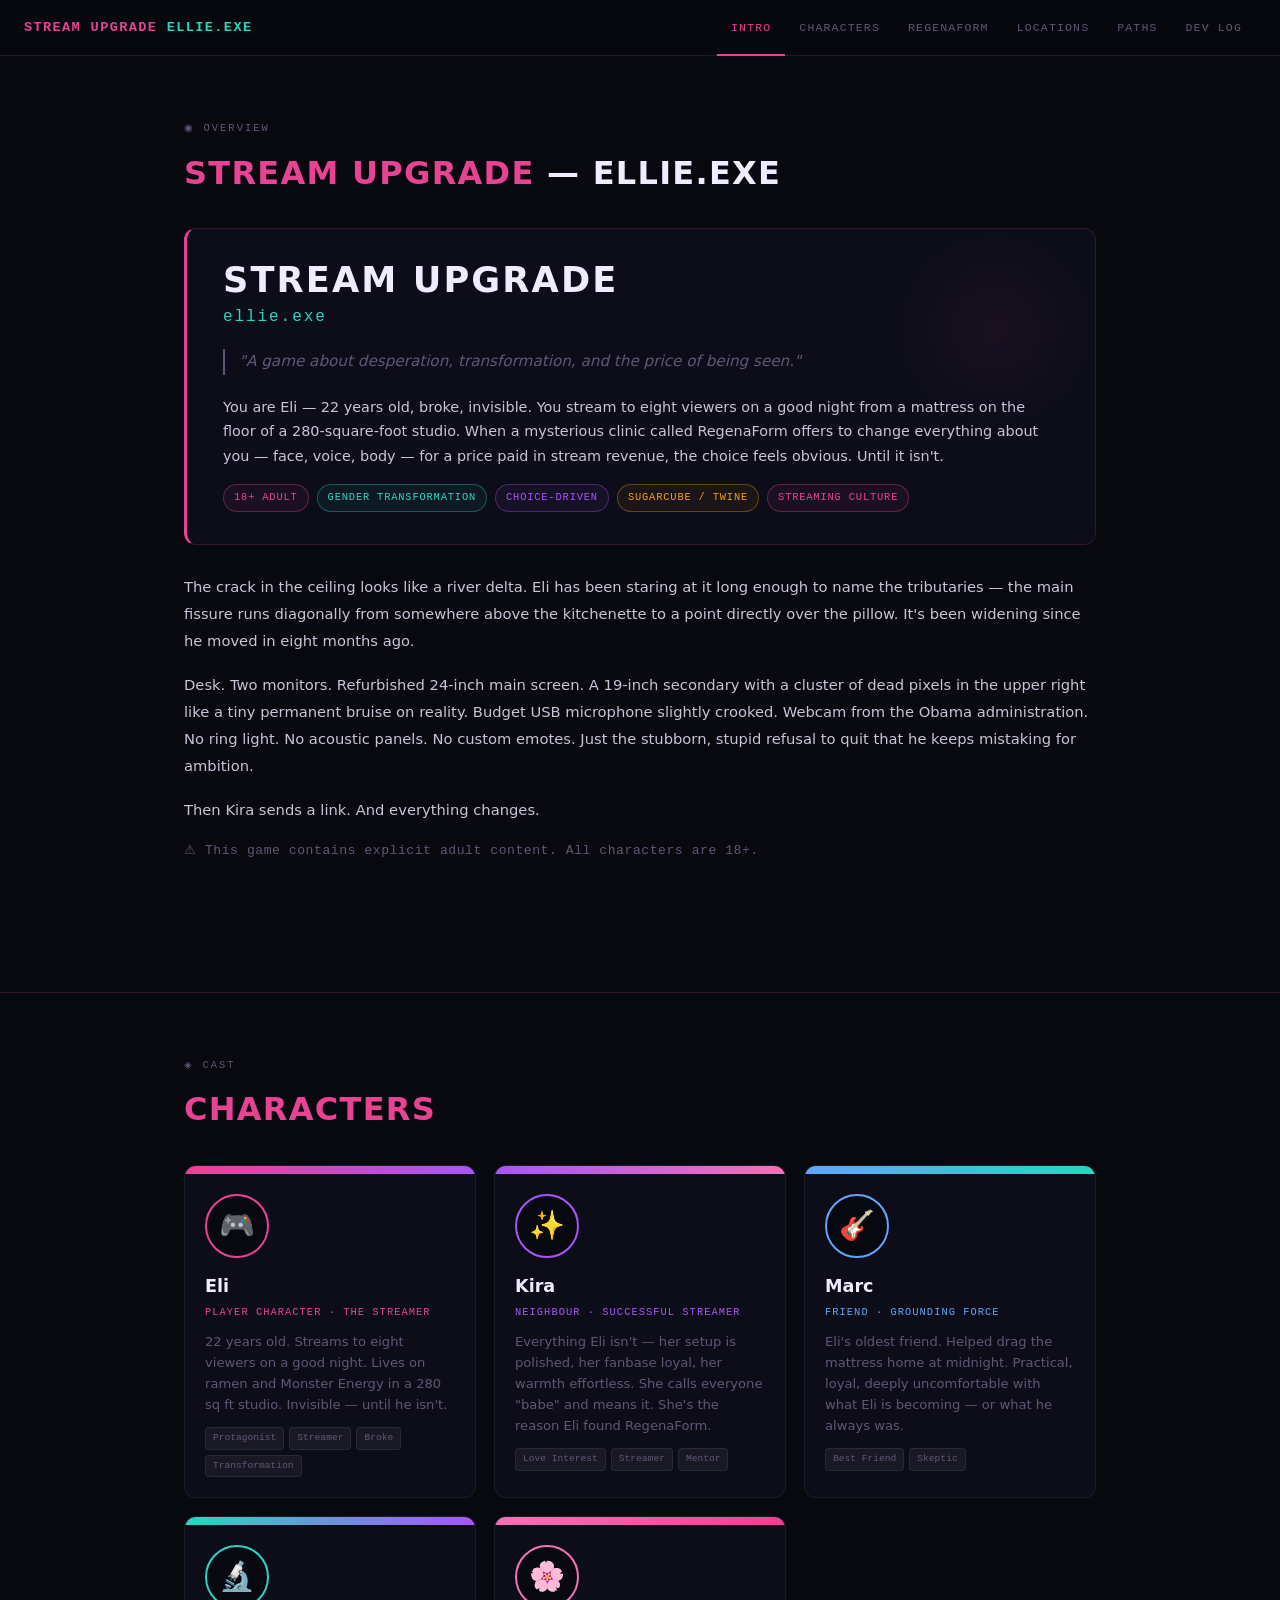
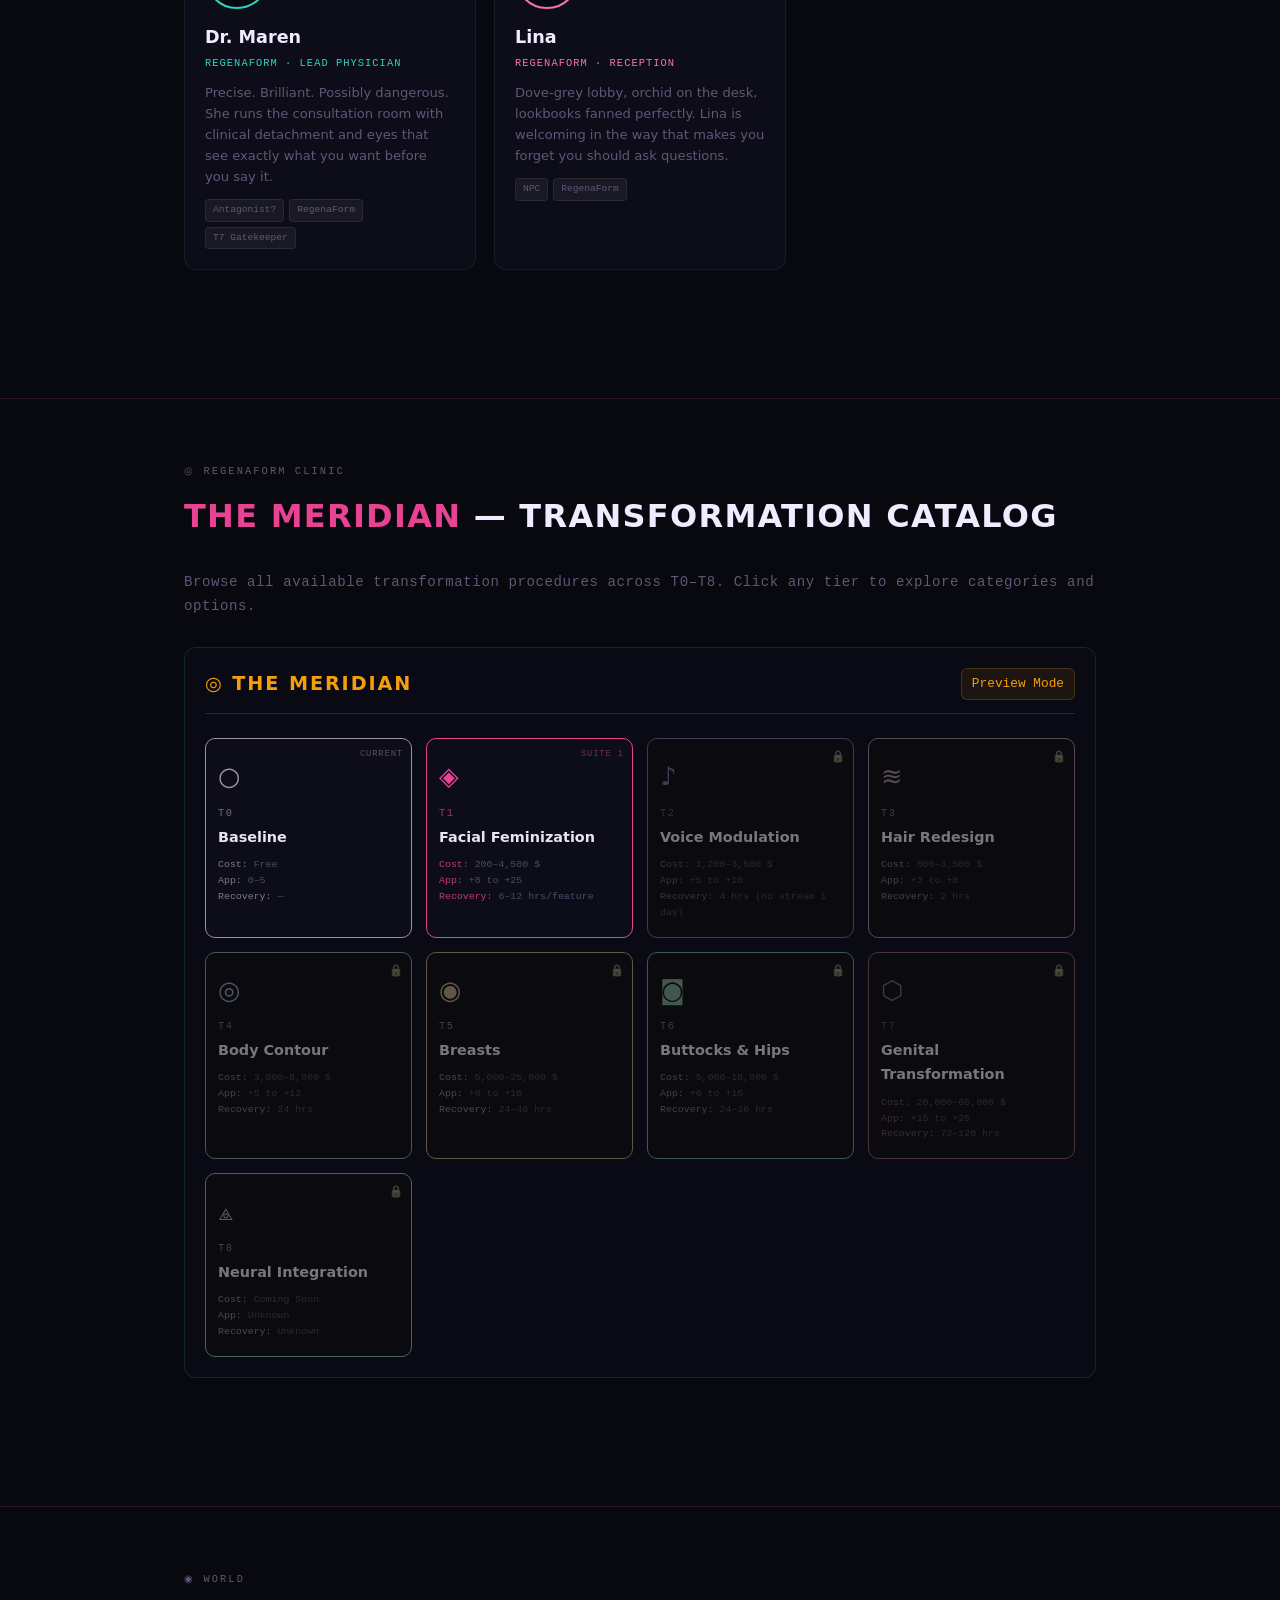
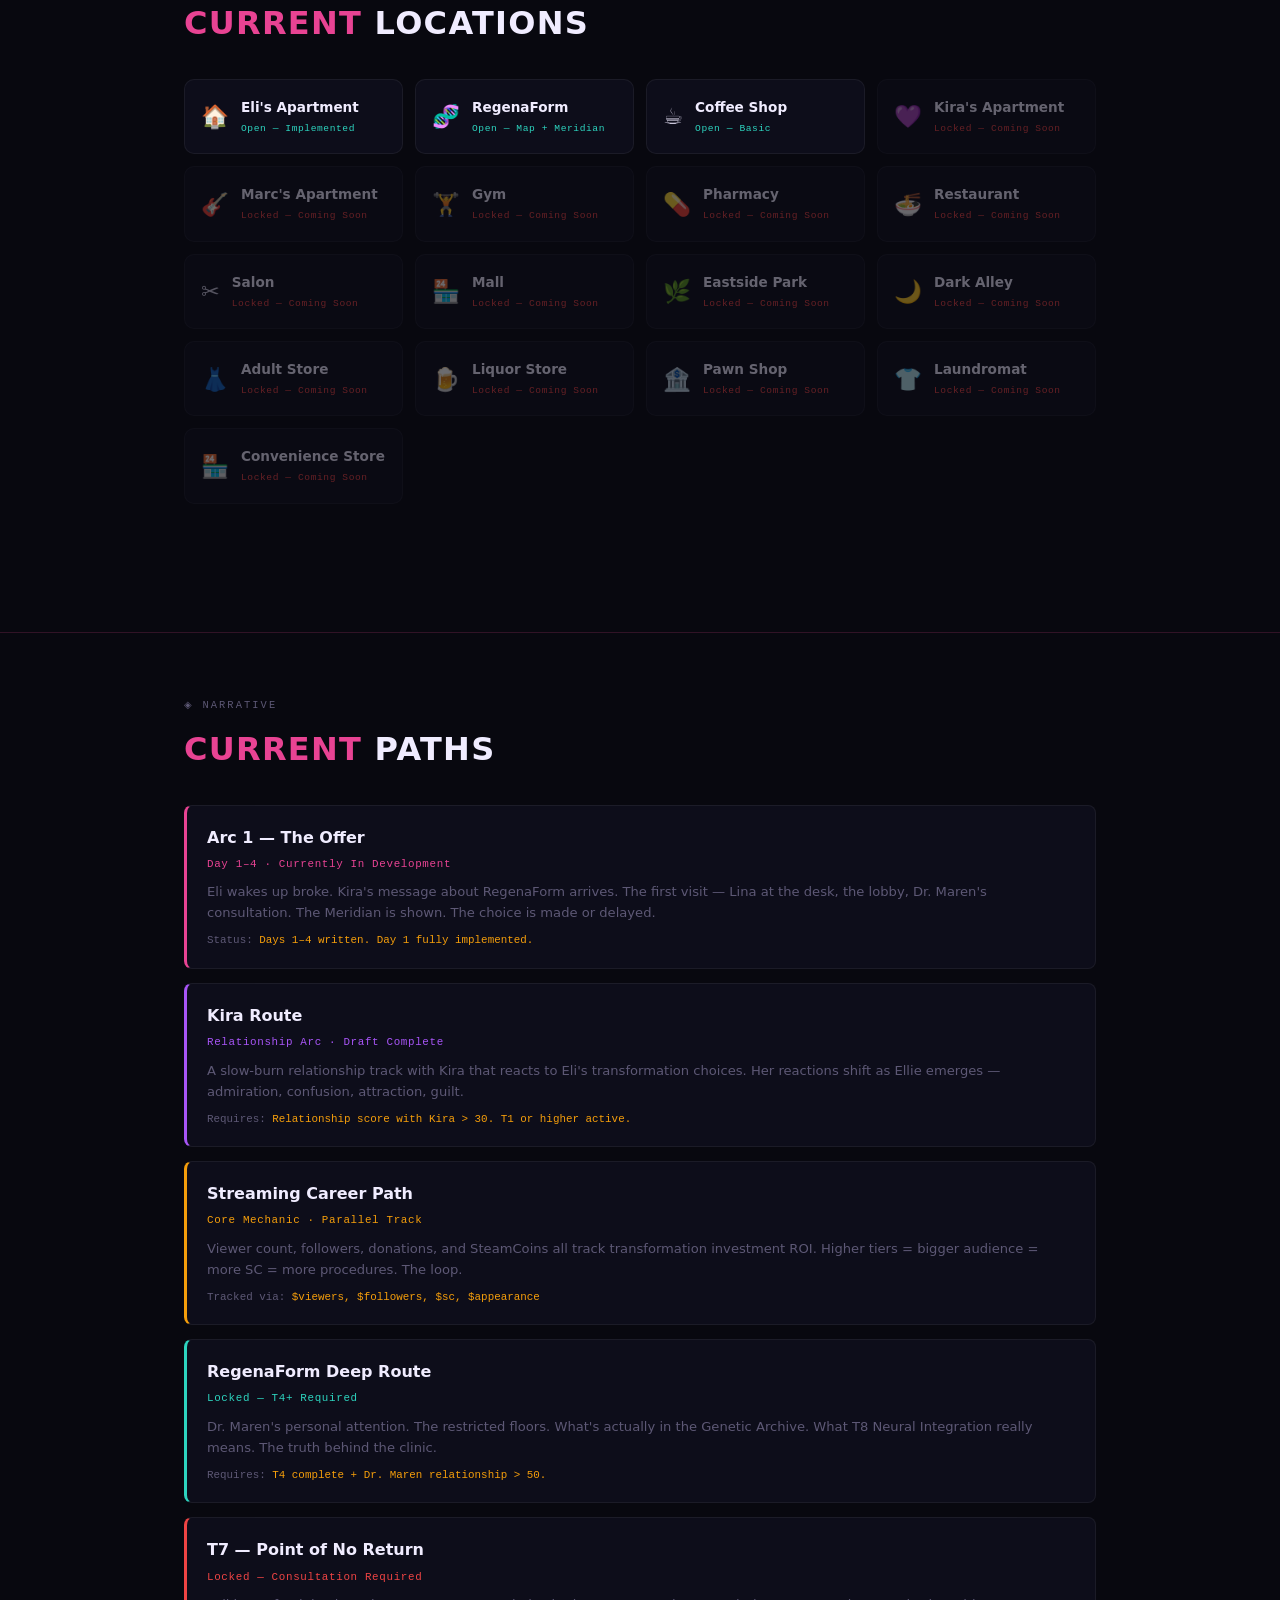
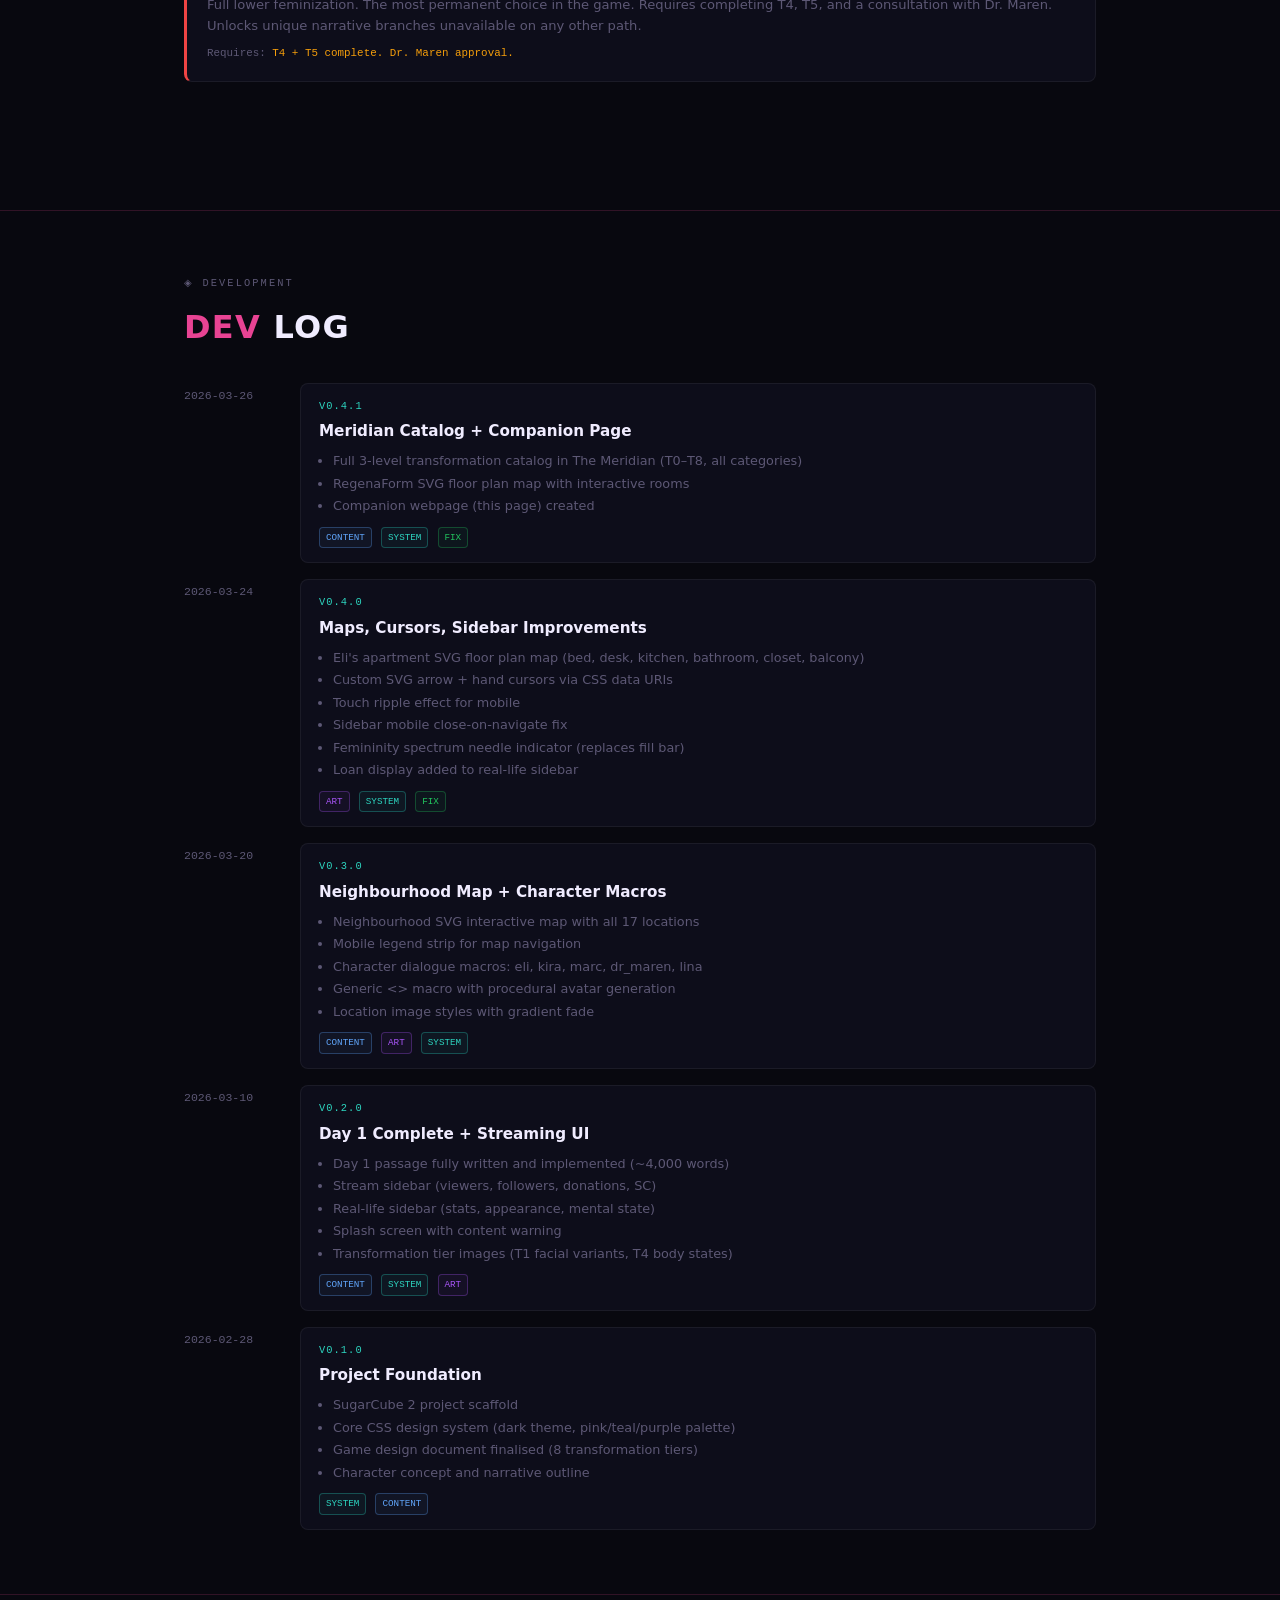
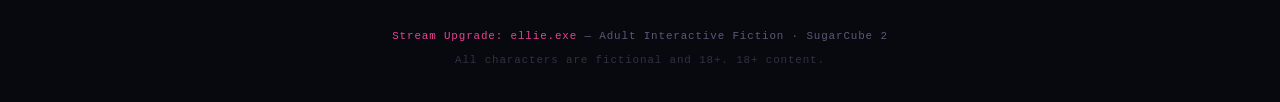
==== webpage/index.html @ 429adc21 "init" ====
<!DOCTYPE html>
<html lang="en">
<head>
<meta charset="UTF-8">
<meta name="viewport" content="width=device-width,initial-scale=1">
<title>Stream Upgrade: ellie.exe — Game Guide</title>
<style>
:root {
  --bg:      #08080f;
  --surface: #0d0d1a;
  --border:  rgba(232,67,147,0.18);
  --pink:    #e84393;
  --teal:    #2dd4bf;
  --purple:  #a855f7;
  --amber:   #f59e0b;
  --text:    #c8c4d8;
  --muted:   #5d5875;
  --bright:  #f0ecff;
  --font:    'Segoe UI', system-ui, sans-serif;
  --mono:    'Courier New', monospace;
}
*,*::before,*::after { box-sizing: border-box; margin: 0; padding: 0; }
html { scroll-behavior: smooth; }
body {
  background: var(--bg);
  color: var(--text);
  font-family: var(--font);
  font-size: 16px;
  line-height: 1.7;
  overflow-x: hidden;
}

/* ── NAV ── */
nav {
  position: sticky;
  top: 0;
  z-index: 1000;
  background: rgba(8,8,15,0.96);
  backdrop-filter: blur(12px);
  border-bottom: 1px solid var(--border);
  display: flex;
  align-items: center;
  padding: 0 24px;
  height: 56px;
  gap: 0;
}
.nav-brand {
  font-family: var(--mono);
  font-size: 0.85rem;
  font-weight: bold;
  color: var(--pink);
  letter-spacing: 0.1em;
  text-transform: uppercase;
  margin-right: auto;
  white-space: nowrap;
}
.nav-brand span { color: var(--teal); }
.nav-links {
  display: flex;
  gap: 0;
  list-style: none;
  overflow-x: auto;
  scrollbar-width: none;
}
.nav-links::-webkit-scrollbar { display: none; }
.nav-links a {
  display: block;
  padding: 0 14px;
  height: 56px;
  line-height: 56px;
  color: var(--muted);
  text-decoration: none;
  font-family: var(--mono);
  font-size: 0.72rem;
  letter-spacing: 0.1em;
  text-transform: uppercase;
  transition: color 0.2s, border-bottom-color 0.2s;
  border-bottom: 2px solid transparent;
  white-space: nowrap;
}
.nav-links a:hover, .nav-links a.active {
  color: var(--pink);
  border-bottom-color: var(--pink);
}

/* ── SECTIONS ── */
section {
  max-width: 960px;
  margin: 0 auto;
  padding: 64px 24px;
  scroll-margin-top: 64px;
}
.section-tag {
  font-family: var(--mono);
  font-size: 0.65rem;
  letter-spacing: 0.2em;
  color: var(--muted);
  text-transform: uppercase;
  margin-bottom: 8px;
}
.section-title {
  font-size: clamp(1.4rem, 4vw, 2rem);
  font-weight: 800;
  color: var(--bright);
  letter-spacing: 0.04em;
  margin-bottom: 28px;
  text-transform: uppercase;
}
.section-title .accent { color: var(--pink); }
hr.divider {
  border: none;
  border-top: 1px solid var(--border);
  margin: 64px 0 0;
}

/* ── INTRO SECTION ── */
#intro .intro-hero {
  background: var(--surface);
  border: 1px solid var(--border);
  border-left: 3px solid var(--pink);
  border-radius: 12px;
  padding: 32px 36px;
  margin-bottom: 28px;
  position: relative;
  overflow: hidden;
}
#intro .intro-hero::before {
  content: '';
  position: absolute;
  top: 0; right: 0;
  width: 200px; height: 200px;
  background: radial-gradient(circle, rgba(232,67,147,0.06) 0%, transparent 70%);
  pointer-events: none;
}
#intro .game-title {
  font-size: 2.2rem;
  font-weight: 900;
  color: var(--bright);
  letter-spacing: 0.06em;
  text-transform: uppercase;
  line-height: 1.1;
}
#intro .game-subtitle {
  font-family: var(--mono);
  color: var(--teal);
  font-size: 1rem;
  margin-top: 4px;
  margin-bottom: 18px;
  letter-spacing: 0.12em;
}
#intro .game-tagline {
  color: var(--muted);
  font-style: italic;
  font-size: 0.95rem;
  margin-bottom: 20px;
  border-left: 2px solid var(--muted);
  padding-left: 14px;
}
.badge-row { display: flex; flex-wrap: wrap; gap: 8px; margin-top: 16px; }
.badge {
  font-family: var(--mono);
  font-size: 0.65rem;
  letter-spacing: 0.08em;
  padding: 4px 10px;
  border-radius: 999px;
  border: 1px solid;
  text-transform: uppercase;
}
.badge-pink  { color: var(--pink);   border-color: rgba(232,67,147,0.35);  background: rgba(232,67,147,0.06); }
.badge-teal  { color: var(--teal);   border-color: rgba(45,212,191,0.35);  background: rgba(45,212,191,0.06); }
.badge-purple{ color: var(--purple); border-color: rgba(168,85,247,0.35);  background: rgba(168,85,247,0.06); }
.badge-amber { color: var(--amber);  border-color: rgba(245,158,11,0.35);  background: rgba(245,158,11,0.06); }

.intro-prose { color: var(--text); font-size: 0.92rem; line-height: 1.85; }
.intro-prose p { margin-bottom: 1.1em; }
.intro-prose p:last-child { margin-bottom: 0; }

/* ── CHARACTERS ── */
.char-grid {
  display: grid;
  grid-template-columns: repeat(auto-fill, minmax(260px, 1fr));
  gap: 18px;
}
.char-card {
  background: var(--surface);
  border: 1px solid rgba(255,255,255,0.06);
  border-radius: 12px;
  overflow: hidden;
  transition: transform 0.2s, box-shadow 0.2s;
}
.char-card:hover {
  transform: translateY(-3px);
  box-shadow: 0 8px 32px rgba(0,0,0,0.4);
}
.char-card-top {
  height: 8px;
}
.char-card-body { padding: 20px; }
.char-avatar {
  width: 64px; height: 64px;
  border-radius: 50%;
  border: 2px solid var(--c, var(--pink));
  display: flex; align-items: center; justify-content: center;
  font-size: 1.8rem;
  background: rgba(0,0,0,0.4);
  margin-bottom: 14px;
  overflow: hidden;
}
.char-avatar img { width: 100%; height: 100%; object-fit: cover; }
.char-name {
  font-size: 1.1rem;
  font-weight: 700;
  color: var(--bright);
  margin-bottom: 2px;
}
.char-role {
  font-family: var(--mono);
  font-size: 0.65rem;
  letter-spacing: 0.1em;
  text-transform: uppercase;
  color: var(--c, var(--pink));
  margin-bottom: 10px;
}
.char-desc { font-size: 0.82rem; color: var(--muted); line-height: 1.6; }
.char-tags { display: flex; flex-wrap: wrap; gap: 5px; margin-top: 12px; }
.char-tag {
  font-family: var(--mono);
  font-size: 0.6rem;
  padding: 2px 7px;
  border-radius: 4px;
  background: rgba(255,255,255,0.05);
  color: var(--muted);
  border: 1px solid rgba(255,255,255,0.07);
}

/* ── LOCATIONS ── */
.loc-grid {
  display: grid;
  grid-template-columns: repeat(auto-fill, minmax(200px, 1fr));
  gap: 12px;
}
.loc-card {
  background: var(--surface);
  border: 1px solid rgba(255,255,255,0.06);
  border-radius: 10px;
  padding: 16px;
  display: flex;
  align-items: center;
  gap: 12px;
  transition: border-color 0.2s;
  cursor: default;
}
.loc-card:hover { border-color: rgba(232,67,147,0.3); }
.loc-card.locked { opacity: 0.4; }
.loc-icon { font-size: 1.4rem; flex-shrink: 0; }
.loc-name { font-size: 0.85rem; font-weight: 600; color: var(--bright); }
.loc-status { font-family: var(--mono); font-size: 0.6rem; color: var(--muted); letter-spacing: 0.06em; margin-top: 2px; }
.loc-status.open { color: var(--teal); }
.loc-status.locked-st { color: #ef4444; }

/* ── PATHS ── */
.path-list { display: flex; flex-direction: column; gap: 14px; }
.path-item {
  background: var(--surface);
  border: 1px solid rgba(255,255,255,0.06);
  border-left: 3px solid var(--c, var(--pink));
  border-radius: 8px;
  padding: 18px 20px;
}
.path-name { font-weight: 700; color: var(--bright); margin-bottom: 4px; }
.path-meta { font-family: var(--mono); font-size: 0.68rem; color: var(--c, var(--pink)); letter-spacing: 0.06em; margin-bottom: 8px; }
.path-desc { font-size: 0.82rem; color: var(--muted); line-height: 1.6; }
.path-reqs { margin-top: 8px; font-family: var(--mono); font-size: 0.68rem; color: var(--muted); }
.path-reqs span { color: var(--amber); }

/* ── DEV LOG ── */
.devlog-list { display: flex; flex-direction: column; gap: 16px; }
.devlog-entry {
  display: grid;
  grid-template-columns: 100px 1fr;
  gap: 16px;
  align-items: start;
}
@media (max-width: 500px) {
  .devlog-entry { grid-template-columns: 1fr; gap: 4px; }
}
.devlog-date {
  font-family: var(--mono);
  font-size: 0.72rem;
  color: var(--muted);
  padding-top: 3px;
  white-space: nowrap;
}
.devlog-body {
  background: var(--surface);
  border: 1px solid rgba(255,255,255,0.06);
  border-radius: 8px;
  padding: 14px 18px;
}
.devlog-version {
  font-family: var(--mono);
  font-size: 0.65rem;
  color: var(--teal);
  letter-spacing: 0.1em;
  text-transform: uppercase;
  margin-bottom: 4px;
}
.devlog-title { font-weight: 700; color: var(--bright); font-size: 0.95rem; margin-bottom: 6px; }
.devlog-notes { font-size: 0.8rem; color: var(--muted); line-height: 1.6; }
.devlog-notes li { margin-left: 14px; margin-bottom: 2px; }
.devlog-tag {
  display: inline-block;
  font-family: var(--mono);
  font-size: 0.58rem;
  padding: 2px 6px;
  border-radius: 4px;
  border: 1px solid;
  margin-right: 4px;
  margin-top: 8px;
  text-transform: uppercase;
}
.dt-content { color: #60a5fa; border-color: rgba(96,165,250,0.3); background: rgba(96,165,250,0.05); }
.dt-system  { color: var(--teal); border-color: rgba(45,212,191,0.3); background: rgba(45,212,191,0.05); }
.dt-fix     { color: #22c55e; border-color: rgba(34,197,94,0.3); background: rgba(34,197,94,0.05); }
.dt-art     { color: var(--purple); border-color: rgba(168,85,247,0.3); background: rgba(168,85,247,0.05); }

/* ── MERIDIAN (full catalog embedded) ── */
#regenaform { max-width: 960px; }
#mer-wrap {
  max-width: 100%;
  font-family: var(--font);
  background: #0a0a14;
  border: 1px solid rgba(45,212,191,0.15);
  border-radius: 12px;
  padding: 20px;
}
#mer-header {
  display: flex;
  align-items: center;
  gap: 12px;
  margin-bottom: 1.5rem;
  padding-bottom: 0.8rem;
  border-bottom: 1px solid rgba(45,212,191,0.2);
  flex-wrap: wrap;
}
#mer-title {
  font-size: 1.2rem;
  font-weight: bold;
  color: var(--amber);
  letter-spacing: 0.1em;
  text-transform: uppercase;
}
#mer-breadcrumb {
  font-family: var(--mono);
  font-size: 0.75rem;
  color: var(--muted);
  letter-spacing: 0.08em;
}
#mer-breadcrumb span { color: var(--teal); }
#mer-sc-display {
  margin-left: auto;
  font-family: var(--mono);
  font-size: 0.8rem;
  color: var(--amber);
  background: rgba(245,158,11,0.08);
  border: 1px solid rgba(245,158,11,0.2);
  border-radius: 6px;
  padding: 4px 10px;
}
.mer-tier-grid {
  display: grid;
  grid-template-columns: repeat(4, 1fr);
  gap: 14px;
}
@media (max-width: 700px) {
  .mer-tier-grid { grid-template-columns: repeat(2, 1fr); }
  .mer-cat-grid, .mer-opt-grid { grid-template-columns: repeat(2, 1fr); }
}
.mer-cat-grid {
  display: grid;
  grid-template-columns: repeat(3, 1fr);
  gap: 12px;
}
.mer-opt-grid {
  display: grid;
  grid-template-columns: repeat(3, 1fr);
  gap: 12px;
}
.mer-tier-card {
  background: #0d0d1a;
  border: 1px solid var(--tc);
  border-radius: 10px;
  padding: 16px 12px;
  cursor: pointer;
  transition: background 0.2s, box-shadow 0.2s, transform 0.15s;
  position: relative;
  overflow: hidden;
}
.mer-tier-card:hover {
  background: rgba(var(--tcr),0.07);
  box-shadow: 0 0 20px rgba(var(--tcr),0.2);
  transform: translateY(-2px);
}
.mer-tier-card.locked { opacity: 0.68; cursor: not-allowed; filter: saturate(0.25) brightness(0.75); }
.mer-tier-card.locked:hover { transform: none; box-shadow: none; background: #0d0d1a; }
.mer-tier-icon { font-size: 1.6rem; margin-bottom: 6px; color: var(--tc); }
.mer-tier-num  { font-size: 0.65rem; letter-spacing: 0.15em; color: var(--tc); opacity: 0.7; font-family: var(--mono); margin-bottom: 2px; text-transform: uppercase; }
.mer-tier-name { font-size: 0.9rem; font-weight: bold; color: #e8e4f0; margin-bottom: 8px; }
.mer-tier-meta { font-family: var(--mono); font-size: 0.62rem; color: #4a4a6a; line-height: 1.6; }
.mer-tier-meta .mc { color: var(--tc); opacity: 0.8; }
.mer-lock-badge  { position: absolute; top: 8px; right: 8px; font-size: 0.7rem; color: #ef4444; opacity: 0.7; }
.mer-suite-badge { position: absolute; top: 8px; right: 8px; font-size: 0.55rem; font-family: var(--mono); letter-spacing: 0.1em; color: var(--tc); opacity: 0.5; text-transform: uppercase; }
.mer-cat-card {
  background: #0d0d1a;
  border: 1px solid rgba(255,255,255,0.06);
  border-left: 3px solid var(--tc);
  border-radius: 8px;
  padding: 14px;
  cursor: pointer;
  transition: background 0.2s, transform 0.15s;
}
.mer-cat-card:hover { background: rgba(var(--tcr),0.05); transform: translateX(3px); }
.mer-cat-icon  { font-size: 1.3rem; margin-bottom: 6px; }
.mer-cat-name  { font-size: 0.88rem; font-weight: bold; color: #e0dcea; margin-bottom: 4px; }
.mer-cat-count { font-family: var(--mono); font-size: 0.65rem; color: var(--muted); }
.mer-opt-card {
  background: #0d0d1a;
  border: 1px solid rgba(255,255,255,0.06);
  border-radius: 10px;
  overflow: hidden;
  cursor: pointer;
  transition: border-color 0.2s, box-shadow 0.2s, transform 0.15s;
}
.mer-opt-card:hover { border-color: var(--tc); box-shadow: 0 0 16px rgba(var(--tcr),0.2); transform: translateY(-2px); }
.mer-opt-img {
  width: 100%; height: 110px;
  display: flex; align-items: center; justify-content: center; flex-direction: column; gap: 4px;
  font-family: var(--mono);
  background: linear-gradient(135deg, rgba(var(--tcr),0.12) 0%, rgba(0,0,0,0.3) 100%);
  border-bottom: 1px solid rgba(var(--tcr),0.15);
  color: var(--tc); opacity: 0.7;
  letter-spacing: 0.05em; font-size: 0.65rem; text-transform: uppercase;
}
.opt-placeholder-icon { font-size: 2rem; opacity: 0.4; }
.mer-opt-body  { padding: 10px 12px; }
.mer-opt-name  { font-size: 0.82rem; font-weight: bold; color: #e0dcea; margin-bottom: 4px; }
.mer-opt-cost  { font-family: var(--mono); font-size: 0.7rem; color: var(--amber); }
.mer-opt-score { font-family: var(--mono); font-size: 0.65rem; color: var(--teal); margin-top: 2px; }
.mer-excl-badge   { font-size: 0.55rem; background: rgba(239,68,68,0.15); color: #ef4444; border-radius: 4px; padding: 1px 5px; margin-left: 4px; font-family: var(--mono); }
.mer-prereq-badge { font-size: 0.55rem; background: rgba(168,85,247,0.15); color: #a855f7; border-radius: 4px; padding: 1px 5px; margin-left: 4px; font-family: var(--mono); }
#mer-overlay {
  position: fixed; inset: 0;
  background: rgba(5,5,12,0.92);
  z-index: 8000;
  display: flex; align-items: center; justify-content: center;
  padding: 20px; box-sizing: border-box; overflow-y: auto;
}
#mer-overlay.mer-hidden { display: none !important; }
#mer-detail-box {
  background: #0d0d1a;
  border: 1px solid var(--tc);
  border-radius: 14px;
  max-width: 580px; width: 100%;
  max-height: 85vh; overflow-y: auto;
  box-shadow: 0 0 60px rgba(var(--tcr),0.3);
}
#mer-detail-img {
  width: 100%; height: 180px;
  display: flex; align-items: center; justify-content: center;
  background: linear-gradient(135deg, rgba(var(--tcr),0.15) 0%, #080810 100%);
  border-radius: 14px 14px 0 0;
  font-size: 3.5rem; opacity: 0.5;
  border-bottom: 1px solid rgba(var(--tcr),0.2);
}
#mer-detail-body { padding: 20px 24px; }
#mer-detail-tier-tag { font-family: var(--mono); font-size: 0.65rem; letter-spacing: 0.15em; color: var(--tc); opacity: 0.7; text-transform: uppercase; margin-bottom: 6px; }
#mer-detail-name { font-size: 1.3rem; font-weight: bold; color: #f0ecff; margin-bottom: 14px; }
.mer-detail-row { display: flex; justify-content: space-between; align-items: center; padding: 8px 0; border-bottom: 1px solid rgba(255,255,255,0.04); font-size: 0.82rem; }
.mer-detail-label { color: var(--muted); font-family: var(--mono); font-size: 0.72rem; letter-spacing: 0.05em; }
.mer-detail-val { color: #e0dcea; font-weight: bold; }
.mer-detail-val.cost { color: var(--amber); }
.mer-detail-val.score { color: var(--teal); }
#mer-detail-desc { margin-top: 14px; font-size: 0.85rem; color: #9893a6; line-height: 1.7; }
#mer-detail-effects { margin-top: 12px; padding: 10px 14px; background: rgba(var(--tcr),0.05); border-left: 3px solid var(--tc); border-radius: 0 6px 6px 0; font-size: 0.78rem; color: #c8c4d4; line-height: 1.6; }
.mer-detail-actions { display: flex; gap: 10px; margin-top: 18px; }
.mer-btn-close { flex: 1; padding: 10px; background: transparent; border: 1px solid rgba(255,255,255,0.1); border-radius: 8px; color: #9893a6; font-family: var(--mono); font-size: 0.8rem; cursor: pointer; letter-spacing: 0.08em; }
.mer-btn-close:hover { border-color: rgba(255,255,255,0.2); color: #e0dcea; }
.mer-btn-purchase { flex: 2; padding: 10px; background: var(--tc); border: none; border-radius: 8px; color: #08080f; font-family: var(--mono); font-size: 0.82rem; font-weight: bold; cursor: pointer; letter-spacing: 0.08em; }
.mer-btn-purchase:hover { opacity: 0.85; }
.mer-btn-purchase.locked-btn { background: #2a2a3a; color: #ef4444; cursor: not-allowed; }
.mer-back-btn { display: inline-flex; align-items: center; gap: 6px; background: transparent; border: 1px solid rgba(45,212,191,0.2); border-radius: 6px; color: var(--teal); font-family: var(--mono); font-size: 0.72rem; letter-spacing: 0.08em; padding: 5px 12px; cursor: pointer; margin-bottom: 16px; transition: border-color 0.15s, background 0.15s; }
.mer-back-btn:hover { border-color: rgba(45,212,191,0.5); background: rgba(45,212,191,0.05); }
.mer-panel { animation: mer-fade-in 0.2s ease; }
.mer-hidden { display: none !important; }
@keyframes mer-fade-in { from { opacity: 0; transform: translateY(6px); } to { opacity: 1; transform: translateY(0); } }
.mer-section-header { margin-bottom: 16px; }
.mer-section-title { font-size: 1.1rem; font-weight: bold; color: #e0dcea; margin-bottom: 4px; }
.mer-section-sub { font-family: var(--mono); font-size: 0.72rem; color: var(--muted); letter-spacing: 0.06em; }
.mer-combo-card { background: rgba(245,158,11,0.05); border: 1px solid rgba(245,158,11,0.2); border-radius: 8px; padding: 12px 16px; margin-bottom: 8px; }
.mer-combo-name { font-size: 0.85rem; font-weight: bold; color: var(--amber); margin-bottom: 4px; }
.mer-combo-desc { font-size: 0.75rem; color: #9893a6; line-height: 1.5; }
#mer-locked-flash {
  position: fixed; top: 50%; left: 50%;
  max-width: min(300px,88vw); box-sizing: border-box;
  transform: translate(-50%,-50%) scale(0.9);
  background: rgba(10,10,15,0.96);
  border: 1px solid rgba(239,68,68,0.4);
  color: #fca5a5; font-family: var(--mono); font-size: 0.8rem; font-weight: bold;
  text-align: center; word-break: break-word; padding: 14px 22px;
  border-radius: 10px; pointer-events: none; opacity: 0;
  transition: opacity 0.2s ease, transform 0.2s ease; z-index: 9999;
}
#mer-locked-flash.visible { opacity: 1; transform: translate(-50%,-50%) scale(1); }

/* ── FOOTER ── */
footer {
  border-top: 1px solid var(--border);
  padding: 32px 24px;
  text-align: center;
  font-family: var(--mono);
  font-size: 0.68rem;
  color: var(--muted);
  letter-spacing: 0.08em;
}
footer span { color: var(--pink); }

/* ── RESPONSIVE ── */
@media (max-width: 600px) {
  nav { padding: 0 12px; }
  .nav-brand { font-size: 0.72rem; }
  section { padding: 48px 16px; }
}
</style>
</head>
<body>

<nav>
  <div class="nav-brand">Stream Upgrade <span>ellie.exe</span></div>
  <ul class="nav-links">
    <li><a href="#intro">Intro</a></li>
    <li><a href="#characters">Characters</a></li>
    <li><a href="#regenaform">RegenaForm</a></li>
    <li><a href="#locations">Locations</a></li>
    <li><a href="#paths">Paths</a></li>
    <li><a href="#devlog">Dev Log</a></li>
  </ul>
</nav>

<!-- ══ INTRO ══ -->
<section id="intro">
  <div class="section-tag">◉ Overview</div>
  <div class="section-title"><span class="accent">Stream Upgrade</span> — ellie.exe</div>

  <div class="intro-hero">
    <div class="game-title">Stream Upgrade</div>
    <div class="game-subtitle">ellie.exe</div>
    <div class="game-tagline">"A game about desperation, transformation, and the price of being seen."</div>
    <p style="font-size:0.9rem;color:var(--text);margin-bottom:16px">
      You are Eli — 22 years old, broke, invisible. You stream to eight viewers on a good night from a mattress on the floor of a 280-square-foot studio. When a mysterious clinic called RegenaForm offers to change everything about you — face, voice, body — for a price paid in stream revenue, the choice feels obvious. Until it isn't.
    </p>
    <div class="badge-row">
      <span class="badge badge-pink">18+ Adult</span>
      <span class="badge badge-teal">Gender Transformation</span>
      <span class="badge badge-purple">Choice-Driven</span>
      <span class="badge badge-amber">SugarCube / Twine</span>
      <span class="badge badge-pink">Streaming Culture</span>
    </div>
  </div>

  <div class="intro-prose">
    <p>The crack in the ceiling looks like a river delta. Eli has been staring at it long enough to name the tributaries — the main fissure runs diagonally from somewhere above the kitchenette to a point directly over the pillow. It's been widening since he moved in eight months ago.</p>
    <p>Desk. Two monitors. Refurbished 24-inch main screen. A 19-inch secondary with a cluster of dead pixels in the upper right like a tiny permanent bruise on reality. Budget USB microphone slightly crooked. Webcam from the Obama administration. No ring light. No acoustic panels. No custom emotes. Just the stubborn, stupid refusal to quit that he keeps mistaking for ambition.</p>
    <p>Then Kira sends a link. And everything changes.</p>
    <p style="font-size:0.82rem;color:var(--muted);font-family:var(--mono);letter-spacing:0.04em">⚠ This game contains explicit adult content. All characters are 18+.</p>
  </div>
</section>
<hr class="divider">

<!-- ══ CHARACTERS ══ -->
<section id="characters">
  <div class="section-tag">◈ Cast</div>
  <div class="section-title"><span class="accent">Characters</span></div>
  <div class="char-grid">

    <div class="char-card" style="--c:#e84393">
      <div class="char-card-top" style="background:linear-gradient(90deg,#e84393,#a855f7)"></div>
      <div class="char-card-body">
        <div class="char-avatar" style="--c:#e84393">🎮</div>
        <div class="char-name">Eli</div>
        <div class="char-role" style="color:#e84393">Player Character · The Streamer</div>
        <div class="char-desc">22 years old. Streams to eight viewers on a good night. Lives on ramen and Monster Energy in a 280 sq ft studio. Invisible — until he isn't.</div>
        <div class="char-tags">
          <span class="char-tag">Protagonist</span>
          <span class="char-tag">Streamer</span>
          <span class="char-tag">Broke</span>
          <span class="char-tag">Transformation</span>
        </div>
      </div>
    </div>

    <div class="char-card" style="--c:#a855f7">
      <div class="char-card-top" style="background:linear-gradient(90deg,#a855f7,#f472b6)"></div>
      <div class="char-card-body">
        <div class="char-avatar" style="--c:#a855f7">✨</div>
        <div class="char-name">Kira</div>
        <div class="char-role" style="color:#a855f7">Neighbour · Successful Streamer</div>
        <div class="char-desc">Everything Eli isn't — her setup is polished, her fanbase loyal, her warmth effortless. She calls everyone "babe" and means it. She's the reason Eli found RegenaForm.</div>
        <div class="char-tags">
          <span class="char-tag">Love Interest</span>
          <span class="char-tag">Streamer</span>
          <span class="char-tag">Mentor</span>
        </div>
      </div>
    </div>

    <div class="char-card" style="--c:#60a5fa">
      <div class="char-card-top" style="background:linear-gradient(90deg,#60a5fa,#2dd4bf)"></div>
      <div class="char-card-body">
        <div class="char-avatar" style="--c:#60a5fa">🎸</div>
        <div class="char-name">Marc</div>
        <div class="char-role" style="color:#60a5fa">Friend · Grounding Force</div>
        <div class="char-desc">Eli's oldest friend. Helped drag the mattress home at midnight. Practical, loyal, deeply uncomfortable with what Eli is becoming — or what he always was.</div>
        <div class="char-tags">
          <span class="char-tag">Best Friend</span>
          <span class="char-tag">Skeptic</span>
        </div>
      </div>
    </div>

    <div class="char-card" style="--c:#2dd4bf">
      <div class="char-card-top" style="background:linear-gradient(90deg,#2dd4bf,#a855f7)"></div>
      <div class="char-card-body">
        <div class="char-avatar" style="--c:#2dd4bf">🔬</div>
        <div class="char-name">Dr. Maren</div>
        <div class="char-role" style="color:#2dd4bf">RegenaForm · Lead Physician</div>
        <div class="char-desc">Precise. Brilliant. Possibly dangerous. She runs the consultation room with clinical detachment and eyes that see exactly what you want before you say it.</div>
        <div class="char-tags">
          <span class="char-tag">Antagonist?</span>
          <span class="char-tag">RegenaForm</span>
          <span class="char-tag">T7 Gatekeeper</span>
        </div>
      </div>
    </div>

    <div class="char-card" style="--c:#f472b6">
      <div class="char-card-top" style="background:linear-gradient(90deg,#f472b6,#e84393)"></div>
      <div class="char-card-body">
        <div class="char-avatar" style="--c:#f472b6">🌸</div>
        <div class="char-name">Lina</div>
        <div class="char-role" style="color:#f472b6">RegenaForm · Reception</div>
        <div class="char-desc">Dove-grey lobby, orchid on the desk, lookbooks fanned perfectly. Lina is welcoming in the way that makes you forget you should ask questions.</div>
        <div class="char-tags">
          <span class="char-tag">NPC</span>
          <span class="char-tag">RegenaForm</span>
        </div>
      </div>
    </div>

  </div>
</section>
<hr class="divider">

<!-- ══ REGENAFORM / MERIDIAN ══ -->
<section id="regenaform" style="max-width:960px">
  <div class="section-tag">◎ RegenaForm Clinic</div>
  <div class="section-title"><span class="accent">The Meridian</span> — Transformation Catalog</div>
  <p style="color:var(--muted);font-size:0.88rem;margin-bottom:28px;font-family:var(--mono);letter-spacing:0.04em">Browse all available transformation procedures across T0–T8. Click any tier to explore categories and options.</p>

  <div id="mer-wrap" style="--tc:#2dd4bf;--tcr:45,212,191">
    <div id="mer-header">
      <div>
        <div id="mer-title">◎ THE MERIDIAN</div>
        <div id="mer-breadcrumb"></div>
      </div>
      <div id="mer-sc-display">Preview Mode</div>
    </div>
    <div id="mer-tier-panel" class="mer-panel"></div>
    <div id="mer-cat-panel"  class="mer-panel mer-hidden"></div>
    <div id="mer-opt-panel"  class="mer-panel mer-hidden"></div>
  </div>

  <div id="mer-overlay" class="mer-hidden">
    <div id="mer-detail-box">
      <div id="mer-detail-img"></div>
      <div id="mer-detail-body">
        <div id="mer-detail-tier-tag"></div>
        <div id="mer-detail-name"></div>
        <div id="mer-detail-rows"></div>
        <div id="mer-detail-desc"></div>
        <div id="mer-detail-effects"></div>
        <div class="mer-detail-actions">
          <button class="mer-btn-close" id="mer-btn-close">✕ CLOSE</button>
          <button class="mer-btn-purchase locked-btn" id="mer-btn-purchase">PREVIEW ONLY</button>
        </div>
      </div>
    </div>
  </div>
  <div id="mer-locked-flash">🔒 TIER LOCKED — Prerequisites not met</div>
</section>
<hr class="divider">

<!-- ══ LOCATIONS ══ -->
<section id="locations">
  <div class="section-tag">◉ World</div>
  <div class="section-title"><span class="accent">Current</span> Locations</div>
  <div class="loc-grid">
    <div class="loc-card"><div class="loc-icon">🏠</div><div><div class="loc-name">Eli's Apartment</div><div class="loc-status open">Open — Implemented</div></div></div>
    <div class="loc-card"><div class="loc-icon">🧬</div><div><div class="loc-name">RegenaForm</div><div class="loc-status open">Open — Map + Meridian</div></div></div>
    <div class="loc-card"><div class="loc-icon">☕</div><div><div class="loc-name">Coffee Shop</div><div class="loc-status open">Open — Basic</div></div></div>
    <div class="loc-card locked"><div class="loc-icon">💜</div><div><div class="loc-name">Kira's Apartment</div><div class="loc-status locked-st">Locked — Coming Soon</div></div></div>
    <div class="loc-card locked"><div class="loc-icon">🎸</div><div><div class="loc-name">Marc's Apartment</div><div class="loc-status locked-st">Locked — Coming Soon</div></div></div>
    <div class="loc-card locked"><div class="loc-icon">🏋️</div><div><div class="loc-name">Gym</div><div class="loc-status locked-st">Locked — Coming Soon</div></div></div>
    <div class="loc-card locked"><div class="loc-icon">💊</div><div><div class="loc-name">Pharmacy</div><div class="loc-status locked-st">Locked — Coming Soon</div></div></div>
    <div class="loc-card locked"><div class="loc-icon">🍜</div><div><div class="loc-name">Restaurant</div><div class="loc-status locked-st">Locked — Coming Soon</div></div></div>
    <div class="loc-card locked"><div class="loc-icon">✂️</div><div><div class="loc-name">Salon</div><div class="loc-status locked-st">Locked — Coming Soon</div></div></div>
    <div class="loc-card locked"><div class="loc-icon">🏪</div><div><div class="loc-name">Mall</div><div class="loc-status locked-st">Locked — Coming Soon</div></div></div>
    <div class="loc-card locked"><div class="loc-icon">🌿</div><div><div class="loc-name">Eastside Park</div><div class="loc-status locked-st">Locked — Coming Soon</div></div></div>
    <div class="loc-card locked"><div class="loc-icon">🌙</div><div><div class="loc-name">Dark Alley</div><div class="loc-status locked-st">Locked — Coming Soon</div></div></div>
    <div class="loc-card locked"><div class="loc-icon">👗</div><div><div class="loc-name">Adult Store</div><div class="loc-status locked-st">Locked — Coming Soon</div></div></div>
    <div class="loc-card locked"><div class="loc-icon">🍺</div><div><div class="loc-name">Liquor Store</div><div class="loc-status locked-st">Locked — Coming Soon</div></div></div>
    <div class="loc-card locked"><div class="loc-icon">🏦</div><div><div class="loc-name">Pawn Shop</div><div class="loc-status locked-st">Locked — Coming Soon</div></div></div>
    <div class="loc-card locked"><div class="loc-icon">👕</div><div><div class="loc-name">Laundromat</div><div class="loc-status locked-st">Locked — Coming Soon</div></div></div>
    <div class="loc-card locked"><div class="loc-icon">🏪</div><div><div class="loc-name">Convenience Store</div><div class="loc-status locked-st">Locked — Coming Soon</div></div></div>
  </div>
</section>
<hr class="divider">

<!-- ══ PATHS ══ -->
<section id="paths">
  <div class="section-tag">◈ Narrative</div>
  <div class="section-title"><span class="accent">Current</span> Paths</div>
  <div class="path-list">

    <div class="path-item" style="--c:#e84393">
      <div class="path-name">Arc 1 — The Offer</div>
      <div class="path-meta" style="color:#e84393">Day 1–4 · Currently In Development</div>
      <div class="path-desc">Eli wakes up broke. Kira's message about RegenaForm arrives. The first visit — Lina at the desk, the lobby, Dr. Maren's consultation. The Meridian is shown. The choice is made or delayed.</div>
      <div class="path-reqs">Status: <span>Days 1–4 written. Day 1 fully implemented.</span></div>
    </div>

    <div class="path-item" style="--c:#a855f7">
      <div class="path-name">Kira Route</div>
      <div class="path-meta" style="color:#a855f7">Relationship Arc · Draft Complete</div>
      <div class="path-desc">A slow-burn relationship track with Kira that reacts to Eli's transformation choices. Her reactions shift as Ellie emerges — admiration, confusion, attraction, guilt.</div>
      <div class="path-reqs">Requires: <span>Relationship score with Kira &gt; 30. T1 or higher active.</span></div>
    </div>

    <div class="path-item" style="--c:#f59e0b">
      <div class="path-name">Streaming Career Path</div>
      <div class="path-meta" style="color:#f59e0b">Core Mechanic · Parallel Track</div>
      <div class="path-desc">Viewer count, followers, donations, and SteamCoins all track transformation investment ROI. Higher tiers = bigger audience = more SC = more procedures. The loop.</div>
      <div class="path-reqs">Tracked via: <span>$viewers, $followers, $sc, $appearance</span></div>
    </div>

    <div class="path-item" style="--c:#2dd4bf">
      <div class="path-name">RegenaForm Deep Route</div>
      <div class="path-meta" style="color:#2dd4bf">Locked — T4+ Required</div>
      <div class="path-desc">Dr. Maren's personal attention. The restricted floors. What's actually in the Genetic Archive. What T8 Neural Integration really means. The truth behind the clinic.</div>
      <div class="path-reqs">Requires: <span>T4 complete + Dr. Maren relationship &gt; 50.</span></div>
    </div>

    <div class="path-item" style="--c:#ef4444">
      <div class="path-name">T7 — Point of No Return</div>
      <div class="path-meta" style="color:#ef4444">Locked — Consultation Required</div>
      <div class="path-desc">Full lower feminization. The most permanent choice in the game. Requires completing T4, T5, and a consultation with Dr. Maren. Unlocks unique narrative branches unavailable on any other path.</div>
      <div class="path-reqs">Requires: <span>T4 + T5 complete. Dr. Maren approval.</span></div>
    </div>

  </div>
</section>
<hr class="divider">

<!-- ══ DEV LOG ══ -->
<section id="devlog">
  <div class="section-tag">◈ Development</div>
  <div class="section-title"><span class="accent">Dev</span> Log</div>
  <div class="devlog-list">

    <div class="devlog-entry">
      <div class="devlog-date">2026-03-26</div>
      <div class="devlog-body">
        <div class="devlog-version">v0.4.1</div>
        <div class="devlog-title">Meridian Catalog + Companion Page</div>
        <ul class="devlog-notes">
          <li>Full 3-level transformation catalog in The Meridian (T0–T8, all categories)</li>
          <li>RegenaForm SVG floor plan map with interactive rooms</li>
          <!-- <li>Fixed <<script>> passagedisplay timing bug in The Meridian</li> -->
          <li>Companion webpage (this page) created</li>
        </ul>
        <span class="devlog-tag dt-content">Content</span>
        <span class="devlog-tag dt-system">System</span>
        <span class="devlog-tag dt-fix">Fix</span>
      </div>
    </div>

    <div class="devlog-entry">
      <div class="devlog-date">2026-03-24</div>
      <div class="devlog-body">
        <div class="devlog-version">v0.4.0</div>
        <div class="devlog-title">Maps, Cursors, Sidebar Improvements</div>
        <ul class="devlog-notes">
          <li>Eli's apartment SVG floor plan map (bed, desk, kitchen, bathroom, closet, balcony)</li>
          <li>Custom SVG arrow + hand cursors via CSS data URIs</li>
          <li>Touch ripple effect for mobile</li>
          <li>Sidebar mobile close-on-navigate fix</li>
          <li>Femininity spectrum needle indicator (replaces fill bar)</li>
          <li>Loan display added to real-life sidebar</li>
        </ul>
        <span class="devlog-tag dt-art">Art</span>
        <span class="devlog-tag dt-system">System</span>
        <span class="devlog-tag dt-fix">Fix</span>
      </div>
    </div>

    <div class="devlog-entry">
      <div class="devlog-date">2026-03-20</div>
      <div class="devlog-body">
        <div class="devlog-version">v0.3.0</div>
        <div class="devlog-title">Neighbourhood Map + Character Macros</div>
        <ul class="devlog-notes">
          <li>Neighbourhood SVG interactive map with all 17 locations</li>
          <li>Mobile legend strip for map navigation</li>
          <li>Character dialogue macros: eli, kira, marc, dr_maren, lina</li>
          <li>Generic <<chat>> macro with procedural avatar generation</li>
          <li>Location image styles with gradient fade</li>
        </ul>
        <span class="devlog-tag dt-content">Content</span>
        <span class="devlog-tag dt-art">Art</span>
        <span class="devlog-tag dt-system">System</span>
      </div>
    </div>

    <div class="devlog-entry">
      <div class="devlog-date">2026-03-10</div>
      <div class="devlog-body">
        <div class="devlog-version">v0.2.0</div>
        <div class="devlog-title">Day 1 Complete + Streaming UI</div>
        <ul class="devlog-notes">
          <li>Day 1 passage fully written and implemented (~4,000 words)</li>
          <li>Stream sidebar (viewers, followers, donations, SC)</li>
          <li>Real-life sidebar (stats, appearance, mental state)</li>
          <li>Splash screen with content warning</li>
          <li>Transformation tier images (T1 facial variants, T4 body states)</li>
        </ul>
        <span class="devlog-tag dt-content">Content</span>
        <span class="devlog-tag dt-system">System</span>
        <span class="devlog-tag dt-art">Art</span>
      </div>
    </div>

    <div class="devlog-entry">
      <div class="devlog-date">2026-02-28</div>
      <div class="devlog-body">
        <div class="devlog-version">v0.1.0</div>
        <div class="devlog-title">Project Foundation</div>
        <ul class="devlog-notes">
          <li>SugarCube 2 project scaffold</li>
          <li>Core CSS design system (dark theme, pink/teal/purple palette)</li>
          <li>Game design document finalised (8 transformation tiers)</li>
          <li>Character concept and narrative outline</li>
        </ul>
        <span class="devlog-tag dt-system">System</span>
        <span class="devlog-tag dt-content">Content</span>
      </div>
    </div>

  </div>
</section>

<footer>
  <p><span>Stream Upgrade: ellie.exe</span> — Adult Interactive Fiction · SugarCube 2</p>
  <p style="margin-top:6px;opacity:0.5">All characters are fictional and 18+. 18+ content.</p>
</footer>

<script>
(function() {

// ── DATA ──────────────────────────────────────────────────────────────────────
var D = {
  tiers: [
    {
      id:'t0', label:'T0', name:'Baseline', color:'#9893a6', cr:'148,147,166',
      icon:'○', suite:'Current', locked:false, cost:'Free', score:'0–5', recovery:'—',
      desc:'Eli as he is. Unremarkable male-presenting.',
      cats: []
    },
    {
      id:'t1', label:'T1', name:'Facial Feminization', color:'#e84393', cr:'232,67,147',
      icon:'◈', suite:'Suite 1', locked:false, cost:'200–4,500 $', score:'+8 to +25', recovery:'6–12 hrs/feature',
      desc:'Facial bone structure, features, and skin modification. Most visible tier — transforms on-camera appearance dramatically.',
      cats: [
        { id:'jawline', name:'Jawline', icon:'◻', opts:[
          { name:'Soft', cost:600, score:'+3', excl:true, desc:'Rounded, youthful contour. Eliminates masculine angles entirely. Girl-next-door.', effect:'Broad appeal. Softens on-camera reads.', recovery:'8 hrs', placeholder:'◻' },
          { name:'Angular-Feminine', cost:800, score:'+4', excl:true, desc:'High cheekbones with a defined but delicate jaw. Model-tier. Think editorial beauty.', effect:'+Whale attraction. Editorial aesthetic.', recovery:'10 hrs', placeholder:'◻' },
          { name:'Heart-Shaped', cost:700, score:'+3', excl:true, desc:'Pointed chin, wide cheekbones. Anime-esque. Maximum cute factor.', effect:'+Fetishist and weeb fanbase.', recovery:'8 hrs', placeholder:'◻' },
          { name:'V-Line', cost:900, score:'+4', excl:true, desc:'Extremely tapered chin, slim lower face. K-beauty ideal.', effect:'+Korean fanbase demographic. Pairs with K-Beauty combo.', recovery:'10 hrs', placeholder:'◻' },
        ]},
        { id:'lips', name:'Lips', icon:'◇', opts:[
          { name:'Natural-Full', cost:400, score:'+2', desc:'Subtly plumped. Looks like good genetics, not work.', effect:'Mainstream appeal. Passes as natural.', recovery:'6 hrs', placeholder:'◇' },
          { name:'Plush', cost:500, score:'+2', desc:'Noticeably full, soft, inviting. Streams well on camera.', effect:'+Camera performance. Mid-range appeal.', recovery:'6 hrs', placeholder:'◇' },
          { name:'Bee-Stung', cost:600, score:'+2', desc:'Dramatic pout. Oversized upper lip. Polarizing.', effect:'Divides chat. Dedicated fans tip more.', recovery:'6 hrs', placeholder:'◇' },
          { name:"Cupid's Bow", cost:450, score:'+2', desc:'Exaggerated dip in upper lip. Classic feminine shape. Elegant.', effect:'Romantic fan attraction. Pairs with Doll Face combo.', recovery:'6 hrs', placeholder:'◇' },
          { name:'Pillow', cost:700, score:'+3', desc:'Extremely full both top and bottom. Instagram lips. Maximum sex appeal.', effect:'+Fetishist income. Pairs with E-Girl Special combo.', recovery:'7 hrs', placeholder:'◇' },
        ]},
        { id:'eyes', name:'Eyes', icon:'◉', opts:[
          { name:'Wider-Set', cost:500, score:'+2', desc:'Opens the face. Creates an innocent, approachable look.', effect:'+Mainstream appeal.', recovery:'8 hrs', placeholder:'◉' },
          { name:'Cat-Eye', cost:600, score:'+3', desc:'Upswept outer corners. Seductive, sharp, predatory.', effect:'+Seduction stat. Pairs with Model Tier combo.', recovery:'8 hrs', placeholder:'◉' },
          { name:'Doe-Eye', cost:550, score:'+3', desc:'Large, round, expressive. Maximum kawaii appeal.', effect:'+Fetishist/weeb fanbase. Pairs with Doll Face.', recovery:'8 hrs', placeholder:'◉' },
          { name:'Almond', cost:500, score:'+2', desc:'Balanced, elegant shape. Versatile.', effect:'Neutral versatile base.', recovery:'8 hrs', placeholder:'◉' },
          { name:'Fox-Eye', cost:650, score:'+3', desc:'Elongated, slightly hooded. Trendy, mysterious, editorial.', effect:'+Editorial aesthetic. K-Beauty combo component.', recovery:'8 hrs', placeholder:'◉' },
        ]},
        { id:'eye_color', name:'Eye Color (Add-On)', icon:'✦', opts:[
          { name:'Violet', cost:200, score:'+1', desc:'Striking, unnatural, anime-coded.', effect:'+Clout. Unique visual hook.', recovery:'—', placeholder:'✦' },
          { name:'Emerald', cost:200, score:'+1', desc:'Rich green. Classic beauty.', effect:'Broad appeal.', recovery:'—', placeholder:'✦' },
          { name:'Amber/Gold', cost:200, score:'+1', desc:'Warm, exotic.', effect:'+Exotic appeal.', recovery:'—', placeholder:'✦' },
          { name:'Ice Blue', cost:200, score:'+1', desc:'Piercing, intimidating, magnetic.', effect:'+Mystery. Memorable.', recovery:'—', placeholder:'✦' },
          { name:'Heterochromia', cost:200, score:'+2', desc:'Two different colors. Viral potential.', effect:'+Clout bonus. Viral clip potential.', recovery:'—', placeholder:'✦' },
        ]},
        { id:'skin', name:'Skin Tone', icon:'◌', opts:[
          { name:'Porcelain', cost:500, score:'+2', excl:true, desc:'Pale, flawless, luminous.', effect:'+Camera quality bonus.', recovery:'4 hrs', placeholder:'◌' },
          { name:'Sun-Kissed', cost:500, score:'+2', excl:true, desc:'Warm golden tone with a natural glow.', effect:'+Lifestyle appeal.', recovery:'4 hrs', placeholder:'◌' },
          { name:'Caramel', cost:500, score:'+2', excl:true, desc:'Rich, warm brown. Smooth and even.', effect:'+Diversity appeal.', recovery:'4 hrs', placeholder:'◌' },
          { name:'Ebony', cost:500, score:'+2', excl:true, desc:'Deep, dark, radiant.', effect:'+Unique visual contrast.', recovery:'4 hrs', placeholder:'◌' },
          { name:'Olive', cost:500, score:'+2', excl:true, desc:'Mediterranean warmth.', effect:'+Exotic appeal.', recovery:'4 hrs', placeholder:'◌' },
          { name:'Rose', cost:550, score:'+2', excl:true, desc:'Fair with natural pink undertones. Blushes easily.', effect:'Fans see emotions more clearly. +Cute reactions.', recovery:'4 hrs', placeholder:'◌' },
          { name:'Honey', cost:500, score:'+2', excl:true, desc:'Golden-brown midtone. Universally flattering.', effect:'+Broad demographic appeal.', recovery:'4 hrs', placeholder:'◌' },
        ]},
        { id:'skin_addons', name:'Skin Add-Ons', icon:'✧', opts:[
          { name:'Blemish Purge', cost:200, score:'+1', desc:'Removes all acne, scars, dark spots permanently.', effect:'+Camera quality.', recovery:'2 hrs', placeholder:'✧' },
          { name:'Glow Treatment', cost:300, score:'+1', desc:'Subtle luminescence. Skin looks lit from within.', effect:'+Viewer retention. Sponsors notice.', recovery:'2 hrs', placeholder:'✧' },
          { name:'Freckle Pattern', cost:150, score:'+1', desc:'Natural-looking scattered freckles.', effect:'+Relatability. Pairs with E-Girl Special combo.', recovery:'1 hr', placeholder:'✧' },
          { name:'Beauty Mark', cost:100, score:'+1', desc:'Single placed mole. Classic.', effect:'+Memorable visual signature.', recovery:'30 min', placeholder:'✧' },
          { name:'Pore Refinement', cost:250, score:'+1', desc:'Invisible pores. Skin looks airbrushed IRL.', effect:'+Photo content quality.', recovery:'1 hr', placeholder:'✧' },
        ]},
        { id:'nose', name:'Nose', icon:'▽', opts:[
          { name:'Button', cost:500, score:'+2', excl:true, desc:'Small, rounded, upturned tip. Cute and youthful.', effect:'+Kawaii appeal. Pairs with Doll Face combo.', recovery:'8 hrs', placeholder:'▽' },
          { name:'Slope', cost:500, score:'+2', excl:true, desc:'Straight bridge, gently angled. Classic feminine profile.', effect:'+Mainstream appeal.', recovery:'8 hrs', placeholder:'▽' },
          { name:'Refined', cost:600, score:'+2', excl:true, desc:'Narrowed bridge, defined tip. Elegant, aristocratic.', effect:'+High-status aesthetic.', recovery:'8 hrs', placeholder:'▽' },
          { name:'Pixie', cost:550, score:'+2', excl:true, desc:'Tiny, upturned, almost cartoonishly cute.', effect:'+Weeb fanbase.', recovery:'8 hrs', placeholder:'▽' },
          { name:'Sculpted', cost:650, score:'+3', excl:true, desc:'Straight with precise angles. High-fashion.', effect:'+Editorial. Pairs with Model Tier combo.', recovery:'10 hrs', placeholder:'▽' },
        ]},
        { id:'cheekbones', name:'Cheekbones', icon:'◆', opts:[
          { name:'High & Defined', cost:500, score:'+2', desc:'Prominent, model-like.', effect:'+Photo content. Pairs with Model Tier.', recovery:'8 hrs', placeholder:'◆' },
          { name:'Soft & Full', cost:400, score:'+2', desc:'Rounded, youthful fullness.', effect:'+Relatable appeal.', recovery:'6 hrs', placeholder:'◆' },
          { name:'Glass-Skin Contour', cost:600, score:'+3', desc:'Subtle definition with ultra-smooth surface.', effect:'+K-Beauty combo component.', recovery:'8 hrs', placeholder:'◆' },
          { name:'Apple Cheeks', cost:450, score:'+2', desc:'Full, high, naturally blushing appearance.', effect:'+Cute reactions. Pairs with Doll Face combo.', recovery:'6 hrs', placeholder:'◆' },
        ]},
        { id:'brow', name:'Brow Sculpt', icon:'⌒', opts:[
          { name:'Arched', cost:300, score:'+1', desc:'Classic feminine arch.', effect:'+Expressiveness on camera.', recovery:'4 hrs', placeholder:'⌒' },
          { name:'Straight', cost:300, score:'+1', desc:'Youthful, Korean-style straight brow.', effect:'+K-Beauty combo component.', recovery:'4 hrs', placeholder:'⌒' },
          { name:'Feathered', cost:300, score:'+1', desc:'Soft, natural-looking with slight arch.', effect:'+Natural believability.', recovery:'4 hrs', placeholder:'⌒' },
          { name:'High-Lift', cost:500, score:'+2', desc:'Brow bone reduced, brows lifted.', effect:'+Passing score.', recovery:'8 hrs', placeholder:'⌒' },
        ]},
        { id:'eyelashes', name:'Eyelashes', icon:'∿', opts:[
          { name:'Natural-Long', cost:200, score:'+1', desc:'Dense, dark, naturally long.', effect:'+Camera baseline.', recovery:'2 hrs', placeholder:'∿' },
          { name:'Dramatic-Curl', cost:300, score:'+1', desc:'Thick, curled, visible from across a room.', effect:'+Stream visual quality.', recovery:'2 hrs', placeholder:'∿' },
          { name:'Wispy', cost:250, score:'+1', desc:'Soft, fluttery, doll-like.', effect:'+Kawaii appeal.', recovery:'2 hrs', placeholder:'∿' },
          { name:'Volume-Max', cost:350, score:'+1', desc:'Extremely thick and dark. Borderline theatrical.', effect:'+Bold visual signature.', recovery:'3 hrs', placeholder:'∿' },
        ]},
        { id:'ears', name:'Ears', icon:'◑', opts:[
          { name:'Refined', cost:200, score:'+1', desc:'Slightly smaller, closer to head.', effect:'+Passing score.', recovery:'3 hrs', placeholder:'◑' },
          { name:'Elfin', cost:350, score:'+1', desc:'Subtly pointed tips. Fantasy/cosplay appeal.', effect:'+Cosplay niche.', recovery:'4 hrs', placeholder:'◑' },
          { name:'Detached-Lobe', cost:150, score:'+1', desc:'Aesthetic earlobe shape for earring display.', effect:'+Earring content options.', recovery:'2 hrs', placeholder:'◑' },
        ]},
        { id:'t1_combos', name:'Combo Bonuses', icon:'★', isCombo:true, opts:[
          { name:'Doll Face', cost:0, score:'+3 bonus', desc:"Doe-Eye + Button Nose + Cupid's Bow Lips + Apple Cheeks. Requires all four.", effect:'+3 bonus Appearance. Fetishist fan spike.', recovery:'—', placeholder:'★' },
          { name:'Model Tier', cost:0, score:'+4 bonus', desc:'Cat-Eye + Sculpted Nose + Angular-Feminine Jaw + High Cheekbones. All four required.', effect:'+4 bonus Appearance. Whale attraction multiplier.', recovery:'—', placeholder:'★' },
          { name:'K-Beauty', cost:0, score:'+5 bonus', desc:'Fox-Eye + V-Line Jaw + Glass-Skin Contour + Straight Brow + Porcelain Skin. All five required.', effect:'+5 bonus Appearance. Unlocks Korean fanbase demographic.', recovery:'—', placeholder:'★' },
          { name:'E-Girl Special', cost:0, score:'+4 Clout', desc:'Doe-Eye + Heart-Shaped Jaw + Pillow Lips + Freckles + Heterochromia. All five required.', effect:'+4 bonus Clout. Viral social media potential.', recovery:'—', placeholder:'★' },
        ]},
      ]
    },
    {
      id:'t2', label:'T2', name:'Voice Modulation', color:'#a855f7', cr:'168,85,247',
      icon:'♪', suite:'Suite 2', locked:true, cost:'1,200–3,500 $', score:'+5 to +10', recovery:'4 hrs (no stream 1 day)',
      desc:'Complete vocal feminization. No streaming for 24hrs post-procedure.',
      cats: [
        { id:'voice_base', name:'Base Voice Type', icon:'♪', opts:[
          { name:'Sweet/Breathy', cost:1500, score:'+5', excl:true, desc:'Soft, airy, slightly high. Classic e-girl voice.', effect:'+Simp income. Unlocks ASMR stream potential.', recovery:'4 hrs', placeholder:'♪' },
          { name:'Husky/Low-Feminine', cost:1500, score:'+5', excl:true, desc:'Sultry, smoky, mature.', effect:'+Whale income. Older demographic attraction.', recovery:'4 hrs', placeholder:'♪' },
          { name:'Bright/Energetic', cost:1500, score:'+5', excl:true, desc:'Bubbly, upbeat, expressive.', effect:'+Mainstream appeal. Fastest viewer growth.', recovery:'4 hrs', placeholder:'♪' },
          { name:'Melodic', cost:2000, score:'+6', excl:true, desc:'Musical quality, pitch-perfect modulation. Singing voice included.', effect:'+Music stream category unlocked.', recovery:'4 hrs', placeholder:'♪' },
          { name:'Whisper-Core', cost:1800, score:'+6', excl:true, desc:'Permanently soft-spoken, intimate-sounding.', effect:'+ASMR revenue ×200%.', recovery:'4 hrs', placeholder:'♪' },
        ]},
        { id:'voice_addons', name:'Voice Add-Ons', icon:'♬', opts:[
          { name:'Giggle Package', cost:300, score:'+1', desc:'Natural, infectious feminine laugh.', effect:'+Chat engagement. Viral clip moments.', recovery:'—', placeholder:'♬' },
          { name:'Moan Mapping', cost:500, score:'+1', desc:'Involuntary sounds register as feminine.', effect:'+Physical encounter satisfaction.', recovery:'—', placeholder:'♬' },
          { name:'Vocal Fry Option', cost:200, score:'+1', desc:'Toggle-able subtle vocal fry.', effect:'Alt-girl demographic.', recovery:'—', placeholder:'♬' },
          { name:'Multilingual Accent Pack', cost:800, score:'+2', desc:'Can shift between accents.', effect:'+International viewer revenue.', recovery:'—', placeholder:'♬' },
          { name:'Singing Range Extension', cost:600, score:'+2', desc:'Full octave range.', effect:'+Music stream category.', recovery:'—', placeholder:'♬' },
          { name:'Whisper Mode', cost:300, score:'+1', desc:'Ultra-quiet register still audible on mic.', effect:'+ASMR content quality.', recovery:'—', placeholder:'♬' },
          { name:'Emotional Resonance', cost:400, score:'+1', desc:'Voice naturally cracks with genuine emotion.', effect:'+Romantic fan income.', recovery:'—', placeholder:'♬' },
        ]},
        { id:'t2_combos', name:'Combo Bonuses', icon:'★', isCombo:true, opts:[
          { name:'ASMR Queen', cost:0, score:'×200% ASMR', desc:'Whisper-Core + Whisper Mode + Moan Mapping.', effect:'Unlocks dedicated ASMR stream category.', recovery:'—', placeholder:'★' },
          { name:'Idol Package', cost:0, score:'+Music unlock', desc:'Melodic + Singing Range + Giggle Package.', effect:'Unlocks Music stream category.', recovery:'—', placeholder:'★' },
          { name:'GFE Voice', cost:0, score:'+15% all income', desc:'Sweet/Breathy + Emotional Resonance + Moan Mapping.', effect:'+15% income on all private interactions.', recovery:'—', placeholder:'★' },
        ]},
      ]
    },
    {
      id:'t3', label:'T3', name:'Hair Redesign', color:'#f472b6', cr:'244,114,182',
      icon:'≋', suite:'Suite 2', locked:true, cost:'800–3,500 $', score:'+3 to +8', recovery:'2 hrs',
      desc:'Complete hair restructuring — length, texture, color, bangs, and hairline.',
      cats: [
        { id:'hair_length', name:'Length', icon:'≋', opts:[
          { name:'Pixie', cost:300, score:'+1', excl:true, desc:'Short, cropped, edgy.', effect:'+Alt/tomboy niche.', recovery:'2 hrs', placeholder:'≋' },
          { name:'Bob', cost:400, score:'+2', excl:true, desc:'Chin-length. Clean, modern.', effect:'+Mainstream feminine.', recovery:'2 hrs', placeholder:'≋' },
          { name:'Shoulder', cost:500, score:'+2', excl:true, desc:'Medium length. Mainstream feminine.', effect:'+Broad appeal.', recovery:'2 hrs', placeholder:'≋' },
          { name:'Mid-Back', cost:600, score:'+3', excl:true, desc:'Long, flowing. Classic beauty.', effect:'+Romantic appeal.', recovery:'2 hrs', placeholder:'≋' },
          { name:'Waist-Length', cost:700, score:'+3', excl:true, desc:'Dramatic length. Princess/goddess aesthetic.', effect:'+Anime Protagonist combo.', recovery:'2 hrs', placeholder:'≋' },
          { name:'Floor-Length', cost:900, score:'+4', excl:true, desc:'Extreme. Rapunzel-coded.', effect:'+Fetishist income. Unique visual identity.', recovery:'2 hrs', placeholder:'≋' },
        ]},
        { id:'hair_texture', name:'Texture', icon:'〜', opts:[
          { name:'Silk-Straight', cost:300, score:'+1', excl:true, desc:'Sleek, glossy, moves like water.', effect:'+Elegant aesthetic.', recovery:'1 hr', placeholder:'〜' },
          { name:'Soft Wave', cost:300, score:'+1', excl:true, desc:'Gentle, beachy waves.', effect:'+Lifestyle aesthetic.', recovery:'1 hr', placeholder:'〜' },
          { name:'Defined Curl', cost:350, score:'+1', excl:true, desc:'Bouncy ringlets.', effect:'+Personality expression.', recovery:'1 hr', placeholder:'〜' },
          { name:'Tight Coil', cost:350, score:'+1', excl:true, desc:'Afro-textured. Natural, powerful, striking.', effect:'+Unique identity.', recovery:'1 hr', placeholder:'〜' },
          { name:'Volumetric Blow-Out', cost:400, score:'+2', excl:true, desc:'Perpetually styled, big-hair energy.', effect:'+Bombshell combo component.', recovery:'1 hr', placeholder:'〜' },
        ]},
        { id:'hair_color', name:'Color', icon:'◐', opts:[
          { name:'Platinum Blonde', cost:300, score:'+1', excl:true, desc:'Ice-white blonde.', effect:'+Bombshell aesthetic.', recovery:'1 hr', placeholder:'◐' },
          { name:'Honey Blonde', cost:250, score:'+1', excl:true, desc:'Warm golden.', effect:'+Approachable appeal.', recovery:'1 hr', placeholder:'◐' },
          { name:'Ash Brown', cost:200, score:'+1', excl:true, desc:'Cool-toned brunette.', effect:'+Classy aesthetic.', recovery:'1 hr', placeholder:'◐' },
          { name:'Jet Black', cost:200, score:'+1', excl:true, desc:'Deep, glossy black.', effect:'+Striking visuals.', recovery:'1 hr', placeholder:'◐' },
          { name:'Cherry Red', cost:350, score:'+1', excl:true, desc:'Deep, unnatural red.', effect:'+Alt-girl niche.', recovery:'1 hr', placeholder:'◐' },
          { name:'Pastel Pink', cost:400, score:'+2', excl:true, desc:'Soft bubblegum. Maximum cute.', effect:'+Kawaii appeal.', recovery:'1 hr', placeholder:'◐' },
          { name:'Lavender', cost:400, score:'+2', excl:true, desc:'Light purple. Dreamy, anime-coded.', effect:'+Weeb fanbase.', recovery:'1 hr', placeholder:'◐' },
          { name:'Mint Green', cost:400, score:'+2', excl:true, desc:'Fresh, unusual. Alt-girl aesthetic.', effect:'+Alt niche.', recovery:'1 hr', placeholder:'◐' },
          { name:'Rainbow Gradient', cost:600, score:'+3', excl:true, desc:'All colors blended. Festival queen.', effect:'+Viral potential.', recovery:'1 hr', placeholder:'◐' },
          { name:'Color-Shift', cost:800, score:'+3', excl:true, desc:'Changes hue based on lighting angle. RegenaForm tech.', effect:'+Unique visual hook. Sponsors approach you.', recovery:'1 hr', placeholder:'◐' },
        ]},
        { id:'hair_bangs', name:'Bangs / Fringe', icon:'⌐', opts:[
          { name:'Blunt Bangs', cost:150, score:'+1', desc:'Straight across. Doll-like.', effect:'+Doll aesthetic.', recovery:'30 min', placeholder:'⌐' },
          { name:'Curtain Bangs', cost:150, score:'+1', desc:'Parted in center, framing cheeks.', effect:'+Romantic appeal.', recovery:'30 min', placeholder:'⌐' },
          { name:'Side-Swept', cost:150, score:'+1', desc:'Asymmetric sweep.', effect:'+Mystery. Unique silhouette.', recovery:'30 min', placeholder:'⌐' },
          { name:'Wispy', cost:100, score:'+1', desc:'Thin, airy fringe.', effect:'+Youthful look.', recovery:'30 min', placeholder:'⌐' },
          { name:'Hime Cut', cost:200, score:'+1', desc:'Straight bangs + sidelocks. Japanese princess style.', effect:'+Otaku demographic.', recovery:'30 min', placeholder:'⌐' },
        ]},
        { id:'hair_hairline', name:'Hairline', icon:'∩', opts:[
          { name:'Rounded Hairline', cost:400, score:'+2', desc:'Eliminates masculine M-shape.', effect:'+Passing score.', recovery:'4 hrs', placeholder:'∩' },
          { name:"Widow's Peak Softening", cost:300, score:'+1', desc:'Retains slight peak but feminizes it.', effect:'+Subtle improvement.', recovery:'3 hrs', placeholder:'∩' },
          { name:'Baby Hair Framing', cost:200, score:'+1', desc:'Soft, fine hairs along temples.', effect:'+Natural believability.', recovery:'2 hrs', placeholder:'∩' },
        ]},
        { id:'t3_combos', name:'Combo Bonuses', icon:'★', isCombo:true, opts:[
          { name:'Anime Protagonist', cost:0, score:'+5 Clout', desc:'Waist-Length + Silk-Straight + Pastel Pink or Lavender + Hime Cut.', effect:'+5 Clout. Unlocks Cosplay stream category.', recovery:'—', placeholder:'★' },
          { name:'Bombshell', cost:0, score:'×1.5 Whales', desc:'Mid-Back + Volumetric Blow-Out + Platinum Blonde + Side-Swept.', effect:'+Whale attraction ×1.5.', recovery:'—', placeholder:'★' },
          { name:'Alt Queen', cost:0, score:'+Fetishist boost', desc:'Bob or Pixie + Any Unnatural Color.', effect:'+Fetishist fanbase boost.', recovery:'—', placeholder:'★' },
        ]},
      ]
    },
    {
      id:'t4', label:'T4', name:'Body Contour', color:'#60a5fa', cr:'96,165,250',
      icon:'◎', suite:'Suite 3', locked:true, cost:'3,000–8,000 $', score:'+5 to +12', recovery:'24 hrs',
      desc:'Full torso and body structural modification. Waist, shoulders, neck, limbs, and height.',
      cats: [
        { id:'waist', name:'Waist Narrowing', icon:')(', opts:[
          { name:'Subtle Taper', cost:2000, score:'+3', excl:true, desc:'2–3 inch reduction.', effect:'+Natural passing.', recovery:'24 hrs', placeholder:')(' },
          { name:'Defined Hourglass', cost:3000, score:'+5', excl:true, desc:'4–5 inch reduction. Clear feminine waist.', effect:'+Model Body combo.', recovery:'24 hrs', placeholder:')(' },
          { name:'Extreme Cinch', cost:4500, score:'+7', excl:true, desc:'6+ inch reduction. Corset-waist proportions.', effect:'+Petite Package combo.', recovery:'24 hrs', placeholder:')(' },
          { name:'Wasp Waist', cost:6000, score:'+8', excl:true, desc:'Maximum reduction. Fetish-tier proportions.', effect:'+Maximum fetishist income.', recovery:'24 hrs', placeholder:')(' },
        ]},
        { id:'shoulders', name:'Shoulder Narrowing', icon:'←→', opts:[
          { name:'Subtle Reduction', cost:1500, score:'+2', desc:'1–2 inches off shoulder width.', effect:'+Passing score improvement.', recovery:'24 hrs', placeholder:'←→' },
          { name:'Feminine Frame', cost:2500, score:'+4', desc:'Full restructuring to female-typical width.', effect:'+Model Body combo.', recovery:'24 hrs', placeholder:'←→' },
          { name:'Delicate', cost:3000, score:'+5', desc:'Narrower than average female.', effect:'+Petite Package combo.', recovery:'24 hrs', placeholder:'←→' },
        ]},
        { id:'neck', name:'Neck & Throat', icon:'|', opts:[
          { name:"Adam's Apple Reduction", cost:800, score:'+3', desc:'Smooth throat line.', effect:'+Critical passing score.', recovery:'8 hrs', placeholder:'|' },
          { name:'Neck Slimming', cost:600, score:'+2', desc:'Slightly narrowed, elongated.', effect:'+Elegant appearance.', recovery:'8 hrs', placeholder:'|' },
          { name:'Full Throat Feminization', cost:1200, score:'+4', desc:'Both reduction + slimming.', effect:'+Model Body combo. Maximum passing.', recovery:'12 hrs', placeholder:'|' },
        ]},
        { id:'body_skin', name:'Full-Body Skin', icon:'◌', opts:[
          { name:'Full-Body Skin Match', cost:1000, score:'+2', desc:'Extends facial skin to entire body.', effect:'+Photo and physical content quality.', recovery:'4 hrs', placeholder:'◌' },
          { name:'Body Hair Elimination', cost:800, score:'+2', desc:'Permanent removal of all body hair.', effect:'+Physical encounter reactions.', recovery:'4 hrs', placeholder:'◌' },
          { name:'Softening Treatment', cost:600, score:'+1', desc:'Skin becomes notably softer to the touch.', effect:'+Physical encounter satisfaction.', recovery:'3 hrs', placeholder:'◌' },
          { name:'Scent Modification', cost:400, score:'+1', desc:'Body chemistry altered to feminine-coded scent.', effect:'+IRL encounter outcomes.', recovery:'2 hrs', placeholder:'◌' },
        ]},
        { id:'hands_feet', name:'Hands & Feet', icon:'✋', opts:[
          { name:'Hand Feminization', cost:800, score:'+1', desc:'Slimmer fingers, smaller palms.', effect:'+Hand cam content.', recovery:'6 hrs', placeholder:'✋' },
          { name:'Foot Reduction', cost:1000, score:'+1', desc:'Resized to female proportions.', effect:'+Shoe haul streams.', recovery:'8 hrs', placeholder:'✋' },
          { name:'Combined', cost:1500, score:'+2', desc:'Both hands and feet feminization.', effect:'+Petite Package combo.', recovery:'10 hrs', placeholder:'✋' },
        ]},
        { id:'limbs', name:'Arm & Leg Contour', icon:'╱', opts:[
          { name:'Arm Slimming', cost:600, score:'+1', desc:'Reduced muscle mass, softer contour.', effect:'+Feminine silhouette.', recovery:'12 hrs', placeholder:'╱' },
          { name:'Leg Reshaping', cost:800, score:'+2', desc:'Thigh taper, calf slimming.', effect:'+Model Body combo.', recovery:'16 hrs', placeholder:'╱' },
          { name:'Full Limb Package', cost:1200, score:'+3', desc:'Arms + legs complete feminization.', effect:'+Full body transformation.', recovery:'20 hrs', placeholder:'╱' },
        ]},
        { id:'height', name:'Height Adjustment', icon:'↕', opts:[
          { name:'Subtle (-1–2 inches)', cost:2000, score:'+1', excl:true, desc:'Slightly reduced.', effect:'+Natural proportions.', recovery:'24 hrs', placeholder:'↕' },
          { name:'Moderate (-3–4 inches)', cost:4000, score:'+2', excl:true, desc:'Average female height.', effect:'+Mainstream proportions.', recovery:'24 hrs', placeholder:'↕' },
          { name:'Petite (-5+ inches)', cost:8000, score:'+3', excl:true, desc:'Short queen energy. Full skeletal restructuring.', effect:'+Simp income ×2.', recovery:'48 hrs', placeholder:'↕' },
          { name:'Taller (+1–3 inches)', cost:3000, score:'+1', excl:true, desc:'Model height. Statuesque.', effect:'+Amazon combo. Unique tall-girl niche.', recovery:'24 hrs', placeholder:'↕' },
        ]},
        { id:'t4_combos', name:'Combo Bonuses', icon:'★', isCombo:true, opts:[
          { name:'Model Body', cost:0, score:'+4 + Fashion unlock', desc:'Defined Hourglass + Feminine Frame + Full Throat + Leg Reshaping.', effect:'+4 bonus Appearance. Unlocks Fashion stream category.', recovery:'—', placeholder:'★' },
          { name:'Petite Package', cost:0, score:'×2 Simp income', desc:'Extreme Cinch + Delicate Shoulders + Petite Height + Hand/Foot.', effect:'+Simp fanbase ×2.', recovery:'—', placeholder:'★' },
          { name:'Amazon', cost:0, score:'+Whale niche', desc:'Subtle Taper + Taller + Leg Reshaping + Feminine Frame.', effect:'+Unique tall-girl niche.', recovery:'—', placeholder:'★' },
        ]},
      ]
    },
    {
      id:'t5', label:'T5', name:'Breasts', color:'#f59e0b', cr:'245,158,11',
      icon:'◉', suite:'Suite 3', locked:true, cost:'5,000–25,000 $', score:'+8 to +18', recovery:'24–48 hrs',
      desc:'Full breast development. Requires T4 waist modification first.',
      cats: [
        { id:'breast_size', name:'Size', icon:'○', opts:[
          { name:'AA (Barely There)', cost:3000, score:'+4', excl:true, desc:'Just a hint. Androgynous appeal.', effect:'+Androgynous niche.', recovery:'24 hrs', placeholder:'○' },
          { name:'A (Subtle)', cost:5000, score:'+6', excl:true, desc:'Small but present. Natural-looking.', effect:'+Natural passing.', recovery:'24 hrs', placeholder:'○' },
          { name:'B (Modest)', cost:6000, score:'+8', excl:true, desc:'Clearly feminine. Mainstream appeal.', effect:'+Mainstream feminine.', recovery:'24 hrs', placeholder:'○' },
          { name:'C (Noticeable)', cost:8000, score:'+10', excl:true, desc:"Can't be hidden. Sweet spot.", effect:'+Natural Beauty combo. Broad appeal.', recovery:'24 hrs', placeholder:'○' },
          { name:'D (Attention-Grabbing)', cost:10000, score:'+12', excl:true, desc:'Unmistakable. Bounces.', effect:'+Fetishist income. Chat engagement boost.', recovery:'36 hrs', placeholder:'○' },
          { name:'DD/E (Dominant)', cost:13000, score:'+14', excl:true, desc:'Large. Prominent.', effect:'+Fetishist income significant.', recovery:'36 hrs', placeholder:'○' },
          { name:'F (Extreme)', cost:16000, score:'+16', excl:true, desc:'Huge. Impractical. Pure fan service.', effect:'+Bimbo Path combo.', recovery:'48 hrs', placeholder:'○' },
          { name:'G+ (Maximum)', cost:20000, score:'+18', excl:true, desc:'Absurd. Cartoonish. RegenaForm structural tech.', effect:'+Maximum fetishist income.', recovery:'48 hrs', placeholder:'○' },
        ]},
        { id:'breast_shape', name:'Shape', icon:'◗', opts:[
          { name:'Teardrop', cost:0, score:'+0', excl:true, desc:'Most natural-looking.', effect:'+Natural passing.', recovery:'—', placeholder:'◗' },
          { name:'Round', cost:500, score:'+1', excl:true, desc:'Even fullness. Camera-perfect.', effect:'+Camera quality.', recovery:'—', placeholder:'◗' },
          { name:'Perky', cost:500, score:'+1', excl:true, desc:'Upward-pointing. Youthful.', effect:'+E-Girl Starter combo.', recovery:'—', placeholder:'◗' },
          { name:'Natural-Hang', cost:0, score:'+1', excl:true, desc:'Slight droop, heavy fullness.', effect:'+Mature fan attraction.', recovery:'—', placeholder:'◗' },
          { name:'Bubble', cost:500, score:'+1', excl:true, desc:'High, tight, pronounced. Bouncy.', effect:'+Sporty niche.', recovery:'—', placeholder:'◗' },
        ]},
        { id:'breast_sensitivity', name:'Sensitivity Level', icon:'⚡', opts:[
          { name:'Standard', cost:0, score:'+0', desc:'Normal female sensitivity.', effect:'Normal interaction responses.', recovery:'—', placeholder:'⚡' },
          { name:'Enhanced', cost:1000, score:'+1', desc:'Heightened sensitivity. Visible reactions.', effect:'+30% fan satisfaction.', recovery:'—', placeholder:'⚡' },
          { name:'Hyper-Sensitive', cost:2000, score:'+2', desc:'Extreme sensitivity. Brush of fabric is noticeable.', effect:'+60% fan satisfaction.', recovery:'—', placeholder:'⚡' },
          { name:'Mapped-to-Arousal', cost:3000, score:'+3', desc:'Direct neural link. Cannot be suppressed.', effect:'+Unique scene unlocks.', recovery:'—', placeholder:'⚡' },
        ]},
        { id:'t5_combos', name:'Combo Bonuses', icon:'★', isCombo:true, opts:[
          { name:'E-Girl Starter', cost:0, score:'×1.5 Simp income', desc:'B-cup + Perky + Small/Pink + Enhanced Sensitivity.', effect:'+Simp income ×1.5.', recovery:'—', placeholder:'★' },
          { name:'Bimbo Path', cost:0, score:'×3 Fetishist income', desc:'F+ + Round + Large/Dark + Enhanced Bounce + Hyper-Sensitive.', effect:'+Fetishist income ×3.', recovery:'—', placeholder:'★' },
          { name:'Natural Beauty', cost:0, score:'+Romantic fans', desc:'C-cup + Teardrop + Medium/Rose + Standard.', effect:'+Broadest fan appeal.', recovery:'—', placeholder:'★' },
          { name:'Milk Maiden', cost:0, score:'+Niche income', desc:'D+ + Natural-Hang + Puffy + Responsive Lactation.', effect:'+Dedicated niche following.', recovery:'—', placeholder:'★' },
        ]},
      ]
    },
    {
      id:'t6', label:'T6', name:'Buttocks & Hips', color:'#22c55e', cr:'34,197,94',
      icon:'◙', suite:'Suite 3', locked:true, cost:'5,000–18,000 $', score:'+6 to +15', recovery:'24–36 hrs',
      desc:'Hip width, buttock size, shape, firmness, and thigh augmentation. Requires T4 waist first.',
      cats: [
        { id:'hips', name:'Hip Width', icon:'◙', opts:[
          { name:'Subtle Flare', cost:2000, score:'+2', excl:true, desc:'Slight widening.', effect:'+Passing score improvement.', recovery:'24 hrs', placeholder:'◙' },
          { name:'Feminine Standard', cost:3500, score:'+4', excl:true, desc:'Clear hip-to-waist ratio.', effect:'+Peach Emoji combo.', recovery:'24 hrs', placeholder:'◙' },
          { name:'Wide/Breeding Hips', cost:5000, score:'+6', excl:true, desc:'Exaggerated width.', effect:'+Fetishist income.', recovery:'30 hrs', placeholder:'◙' },
          { name:'Extreme', cost:7000, score:'+7', excl:true, desc:'Cartoon-wide. Maximum.', effect:'+Impossible Curves combo.', recovery:'36 hrs', placeholder:'◙' },
        ]},
        { id:'butt_size', name:'Buttock Size', icon:'◎', opts:[
          { name:'Athletic/Toned', cost:3000, score:'+3', excl:true, desc:'Firm, compact, defined.', effect:'+Athletic Goddess combo.', recovery:'24 hrs', placeholder:'◎' },
          { name:'Curvy', cost:4500, score:'+5', excl:true, desc:'Noticeable roundness. Fills out jeans.', effect:'+Peach Emoji combo.', recovery:'24 hrs', placeholder:'◎' },
          { name:'Thicc', cost:6000, score:'+6', excl:true, desc:'Large, soft, jiggles.', effect:'+Fetishist income boost.', recovery:'28 hrs', placeholder:'◎' },
          { name:'Exaggerated', cost:8000, score:'+8', excl:true, desc:'Extreme size.', effect:'+BBL Fantasy combo.', recovery:'32 hrs', placeholder:'◎' },
          { name:'XXL', cost:11000, score:'+9', excl:true, desc:'Maximum. Physics-defying.', effect:'+Impossible Curves combo.', recovery:'36 hrs', placeholder:'◎' },
        ]},
        { id:'butt_firmness', name:'Firmness', icon:'◈', opts:[
          { name:'Firm/Toned', cost:0, excl:true, score:'+0', desc:'Muscular feel.', effect:'+Athletic Goddess combo.', recovery:'—', placeholder:'◈' },
          { name:'Soft', cost:300, excl:true, score:'+1', desc:'Yielding, plush.', effect:'+Peach Emoji combo.', recovery:'—', placeholder:'◈' },
          { name:'Ultra-Soft', cost:600, excl:true, score:'+1', desc:'Jiggles at slightest motion.', effect:'+Impossible Curves combo.', recovery:'—', placeholder:'◈' },
        ]},
        { id:'thighs', name:'Thigh Augmentation', icon:'╣', opts:[
          { name:'Slim/Toned', cost:1000, score:'+1', desc:'Lean thighs. Athletic.', effect:'+Athletic Goddess combo.', recovery:'12 hrs', placeholder:'╣' },
          { name:'Soft/Full', cost:1500, score:'+2', desc:'Touching thighs. Plush.', effect:'+Peach Emoji combo.', recovery:'14 hrs', placeholder:'╣' },
          { name:'Thicc', cost:2500, score:'+3', desc:'Large, soft, prominent.', effect:'+BBL Fantasy combo.', recovery:'18 hrs', placeholder:'╣' },
          { name:'Thigh Gap (add-on)', cost:500, score:'+1', desc:'Guaranteed visible gap.', effect:'+Certain fan demographics.', recovery:'8 hrs', placeholder:'╣' },
        ]},
        { id:'t6_combos', name:'Combo Bonuses', icon:'★', isCombo:true, opts:[
          { name:'Peach Emoji', cost:0, score:'×2 booty income', desc:'Curvy + Bubble + Soft + Feminine Hips + Soft/Full Thighs.', effect:'+Mainstream appeal.', recovery:'—', placeholder:'★' },
          { name:'BBL Fantasy', cost:0, score:'+Max booty content', desc:'Exaggerated + Shelf + Firm + Wide Hips + Thicc Thighs.', effect:'+Maximum booty content value.', recovery:'—', placeholder:'★' },
          { name:'Athletic Goddess', cost:0, score:'+Gym unlock', desc:'Athletic Butt + Toned Thighs + Subtle Hips + Firm.', effect:'+Sporty niche. Unlocks Gym stream.', recovery:'—', placeholder:'★' },
          { name:'Impossible Curves', cost:0, score:'+Mega-fan unlock', desc:'XXL + Heart + Ultra-Soft + Extreme Hips.', effect:'+Maximum fetish value.', recovery:'—', placeholder:'★' },
        ]},
      ]
    },
    {
      id:'t7', label:'T7', name:'Genital Transformation', color:'#ef4444', cr:'239,68,68',
      icon:'⬡', suite:'Suite 4', locked:true, cost:'20,000–65,000 $', score:'+15 to +25', recovery:'72–120 hrs',
      desc:'Complete lower anatomical transformation. Requires T4 AND T5 completion. Mandatory consultation with Dr. Maren.',
      cats: [
        { id:'t7_config', name:'Configuration', icon:'⬡', opts:[
          { name:'External Only', cost:20000, score:'+12', excl:true, desc:'Vulva appearance with surface-level sensation.', effect:'+Passing score maximum.', recovery:'72 hrs', placeholder:'⬡' },
          { name:'Partial Functional', cost:30000, score:'+16', excl:true, desc:'External + shallow internal canal.', effect:'+Physical encounter unlocks.', recovery:'96 hrs', placeholder:'⬡' },
          { name:'Full Functional', cost:40000, score:'+22', excl:true, desc:'Complete female anatomy.', effect:'+All physical encounter types.', recovery:'120 hrs', placeholder:'⬡' },
          { name:'Dual Configuration', cost:60000, score:'+18', excl:true, desc:'Retains original AND adds female anatomy.', effect:'+Unique narrative branch.', recovery:'120 hrs', placeholder:'⬡' },
          { name:'Switchable', cost:65000, score:'+25', excl:true, prereq:true, desc:'RegenaForm experimental tech. Story-locked.', effect:'+Maximum narrative flexibility.', recovery:'120 hrs', placeholder:'⬡' },
        ]},
        { id:'t7_combos', name:'Combo Bonuses', icon:'★', isCombo:true, opts:[
          { name:'Consultation Required', cost:0, score:'—', desc:'All T7 options require consultation with Dr. Maren first.', effect:'Speak with Dr. Maren first.', recovery:'—', placeholder:'★' },
        ]},
      ]
    },
    {
      id:'t8', label:'T8', name:'Neural Integration', color:'#2dd4bf', cr:'45,212,191',
      icon:'⟁', suite:'Suite 4', locked:true, cost:'Coming Soon', score:'Unknown', recovery:'Unknown',
      desc:'Experimental neural and sensory integration. Details classified pending further development.',
      cats: []
    },
  ]
};

var state = { tier: null, cat: null, opt: null };
function el(id) { return document.getElementById(id); }
function placeholder(sym, color) {
  return '<div class="mer-opt-img" style="--tc:' + color + ';--tcr:0,0,0"><span class="opt-placeholder-icon">' + sym + '</span></div>';
}

function renderTiers() {
  el('mer-cat-panel').classList.add('mer-hidden');
  el('mer-opt-panel').classList.add('mer-hidden');
  el('mer-tier-panel').classList.remove('mer-hidden');
  el('mer-breadcrumb').innerHTML = '';
  state.tier = null; state.cat = null;
  var html = '<div class="mer-tier-grid">';
  D.tiers.forEach(function(t) {
    var lockClass = t.locked ? ' locked' : '';
    var badge = t.locked ? '<span class="mer-lock-badge">🔒</span>' : '<span class="mer-suite-badge">' + t.suite + '</span>';
    html += '<div class="mer-tier-card' + lockClass + '" data-tid="' + t.id + '" style="--tc:' + t.color + ';--tcr:' + t.cr + '">'
      + badge + '<div class="mer-tier-icon">' + t.icon + '</div>'
      + '<div class="mer-tier-num">' + t.label + '</div>'
      + '<div class="mer-tier-name">' + t.name + '</div>'
      + '<div class="mer-tier-meta">'
      + '<div><span class="mc">Cost:</span> ' + t.cost + '</div>'
      + '<div><span class="mc">App:</span> ' + t.score + '</div>'
      + '<div><span class="mc">Recovery:</span> ' + t.recovery + '</div>'
      + '</div></div>';
  });
  html += '</div>';
  el('mer-tier-panel').innerHTML = html;
  document.querySelectorAll('.mer-tier-card').forEach(function(card) {
    card.addEventListener('click', function() {
      var tid = this.getAttribute('data-tid');
      var tier = D.tiers.find(function(t) { return t.id === tid; });
      if (!tier) return;
      if (tier.locked) {
        var f = el('mer-locked-flash');
        f.classList.add('visible');
        setTimeout(function() { f.classList.remove('visible'); }, 2000);
        return;
      }
      if (tier.cats.length === 0) { showTierInfo(tier); return; }
      state.tier = tier;
      renderCategories(tier);
    });
  });
}

function showTierInfo(tier) {
  var o = el('mer-overlay');
  o.style.setProperty('--tc', tier.color);
  o.style.setProperty('--tcr', tier.cr);
  o.classList.remove('mer-hidden');
  el('mer-detail-img').textContent = tier.icon;
  el('mer-detail-tier-tag').textContent = tier.label + ' — ' + tier.suite;
  el('mer-detail-name').textContent = tier.name;
  el('mer-detail-rows').innerHTML =
    '<div class="mer-detail-row"><span class="mer-detail-label">COST</span><span class="mer-detail-val cost">' + tier.cost + '</span></div>'
    + '<div class="mer-detail-row"><span class="mer-detail-label">APPEARANCE</span><span class="mer-detail-val score">' + tier.score + '</span></div>'
    + '<div class="mer-detail-row"><span class="mer-detail-label">RECOVERY</span><span class="mer-detail-val">' + tier.recovery + '</span></div>';
  el('mer-detail-desc').textContent = tier.desc;
  el('mer-detail-effects').innerHTML = '<em>Select a category to view individual procedures.</em>';
  el('mer-btn-purchase').textContent = 'PREVIEW ONLY';
  el('mer-btn-purchase').className = 'mer-btn-purchase locked-btn';
}

function renderCategories(tier) {
  el('mer-tier-panel').classList.add('mer-hidden');
  el('mer-opt-panel').classList.add('mer-hidden');
  var panel = el('mer-cat-panel');
  panel.classList.remove('mer-hidden');
  el('mer-breadcrumb').innerHTML = '<span style="cursor:pointer" id="mer-bc-home">◉ THE MERIDIAN</span> › <span style="color:#e0dcea">' + tier.label + ' — ' + tier.name + '</span>';
  document.getElementById('mer-bc-home').addEventListener('click', renderTiers);
  var html = '<button class="mer-back-btn" id="mer-cat-back">← Back to Tiers</button>'
    + '<div class="mer-section-header"><div class="mer-section-title" style="color:' + tier.color + '">' + tier.label + ' — ' + tier.name + '</div>'
    + '<div class="mer-section-sub">' + tier.desc + '</div></div>'
    + '<div class="mer-cat-grid">';
  tier.cats.forEach(function(cat) {
    html += '<div class="mer-cat-card" data-cid="' + cat.id + '" style="--tc:' + tier.color + ';--tcr:' + tier.cr + '">'
      + '<div class="mer-cat-icon">' + cat.icon + '</div>'
      + '<div class="mer-cat-name">' + cat.name + '</div>'
      + '<div class="mer-cat-count">' + cat.opts.length + ' option' + (cat.opts.length !== 1 ? 's' : '') + '</div>'
      + '</div>';
  });
  html += '</div>';
  panel.innerHTML = html;
  document.getElementById('mer-cat-back').addEventListener('click', renderTiers);
  document.querySelectorAll('.mer-cat-card').forEach(function(card) {
    card.addEventListener('click', function() {
      var cid = this.getAttribute('data-cid');
      var cat = tier.cats.find(function(c) { return c.id === cid; });
      if (!cat) return;
      state.cat = cat;
      renderOptions(tier, cat);
    });
  });
}

function renderOptions(tier, cat) {
  el('mer-cat-panel').classList.add('mer-hidden');
  var panel = el('mer-opt-panel');
  panel.classList.remove('mer-hidden');
  el('mer-breadcrumb').innerHTML = '<span style="cursor:pointer" id="mer-bc-home2">◉ THE MERIDIAN</span> › <span style="cursor:pointer" id="mer-bc-tier2">' + tier.label + ' — ' + tier.name + '</span> › <span style="color:#e0dcea">' + cat.name + '</span>';
  document.getElementById('mer-bc-home2').addEventListener('click', renderTiers);
  document.getElementById('mer-bc-tier2').addEventListener('click', function() { renderCategories(tier); });
  var isCombo = cat.isCombo;
  var html = '<button class="mer-back-btn" id="mer-opt-back">← Back to ' + tier.label + '</button>'
    + '<div class="mer-section-header"><div class="mer-section-title" style="color:' + tier.color + '">' + cat.name + '</div>'
    + '<div class="mer-section-sub">' + tier.label + ' · ' + cat.opts.length + ' options available</div></div>';
  if (isCombo) {
    html += '<div>';
    cat.opts.forEach(function(opt) {
      html += '<div class="mer-combo-card"><div class="mer-combo-name">★ ' + opt.name + ' <span style="font-size:0.7rem;color:#9893a6;font-weight:normal;font-family:monospace">' + opt.score + '</span></div>'
        + '<div class="mer-combo-desc">' + opt.desc + '<br><em style="color:#2dd4bf">' + opt.effect + '</em></div></div>';
    });
    html += '</div>';
  } else {
    html += '<div class="mer-opt-grid">';
    cat.opts.forEach(function(opt, i) {
      var exclBadge = opt.excl ? '<span class="mer-excl-badge">⚔ EXCL</span>' : '';
      var prereqBadge = opt.prereq ? '<span class="mer-prereq-badge">🔗 PREREQ</span>' : '';
      html += '<div class="mer-opt-card" data-oidx="' + i + '" style="--tc:' + tier.color + ';--tcr:' + tier.cr + '">'
        + placeholder(opt.placeholder, tier.color)
        + '<div class="mer-opt-body"><div class="mer-opt-name">' + opt.name + exclBadge + prereqBadge + '</div>'
        + '<div class="mer-opt-cost">' + (opt.cost > 0 ? opt.cost.toLocaleString() + ' $' : 'Included') + '</div>'
        + '<div class="mer-opt-score">App ' + opt.score + '</div></div></div>';
    });
    html += '</div>';
  }
  panel.innerHTML = html;
  document.getElementById('mer-opt-back').addEventListener('click', function() { renderCategories(tier); });
  if (!isCombo) {
    document.querySelectorAll('.mer-opt-card').forEach(function(card) {
      card.addEventListener('click', function() {
        showDetail(tier, cat, cat.opts[parseInt(this.getAttribute('data-oidx'))]);
      });
    });
  }
}

function showDetail(tier, cat, opt) {
  var o = el('mer-overlay');
  o.style.setProperty('--tc', tier.color);
  o.style.setProperty('--tcr', tier.cr);
  o.classList.remove('mer-hidden');
  el('mer-detail-img').textContent = opt.placeholder;
  el('mer-detail-tier-tag').textContent = tier.label + ' — ' + cat.name;
  el('mer-detail-name').textContent = opt.name;
  el('mer-detail-rows').innerHTML =
    '<div class="mer-detail-row"><span class="mer-detail-label">COST</span><span class="mer-detail-val cost">' + (opt.cost > 0 ? opt.cost.toLocaleString() + ' $' : 'Included') + '</span></div>'
    + '<div class="mer-detail-row"><span class="mer-detail-label">APPEARANCE BONUS</span><span class="mer-detail-val score">' + opt.score + '</span></div>'
    + '<div class="mer-detail-row"><span class="mer-detail-label">RECOVERY TIME</span><span class="mer-detail-val">' + opt.recovery + '</span></div>'
    + (opt.excl ? '<div class="mer-detail-row"><span class="mer-detail-label">NOTE</span><span class="mer-detail-val" style="color:#ef4444">⚔ Mutually exclusive</span></div>' : '')
    + (opt.prereq ? '<div class="mer-detail-row"><span class="mer-detail-label">PREREQUISITE</span><span class="mer-detail-val" style="color:#a855f7">🔗 Special approval required</span></div>' : '');
  el('mer-detail-desc').textContent = opt.desc;
  el('mer-detail-effects').innerHTML = '<strong style="color:var(--tc);font-size:0.7rem;letter-spacing:0.1em;font-family:monospace">GAMEPLAY EFFECT</strong><br>' + opt.effect;
  el('mer-btn-purchase').textContent = 'PREVIEW ONLY — In-Game Purchase';
  el('mer-btn-purchase').className = 'mer-btn-purchase locked-btn';
}

// Init — run now (script is end of body) and on DOMContentLoaded as fallback
function initMeridian() {
  if (el('mer-tier-panel') && !el('mer-tier-panel').hasChildNodes()) renderTiers();
  if (el('mer-btn-close')) el('mer-btn-close').addEventListener('click', function() { el('mer-overlay').classList.add('mer-hidden'); });
  if (el('mer-overlay')) el('mer-overlay').addEventListener('click', function(e) { if (e.target === this) el('mer-overlay').classList.add('mer-hidden'); });
}
if (document.readyState === 'loading') {
  document.addEventListener('DOMContentLoaded', initMeridian);
} else {
  initMeridian();
}

// Active nav highlight on scroll
var sections = document.querySelectorAll('section[id]');
var navLinks  = document.querySelectorAll('.nav-links a');
window.addEventListener('scroll', function() {
  var pos = window.scrollY + 80;
  sections.forEach(function(sec) {
    var top = sec.offsetTop, bottom = top + sec.offsetHeight;
    var link = document.querySelector('.nav-links a[href="#' + sec.id + '"]');
    if (link) link.classList.toggle('active', pos >= top && pos < bottom);
  });
}, { passive: true });

})();
</script>
</body>
</html>
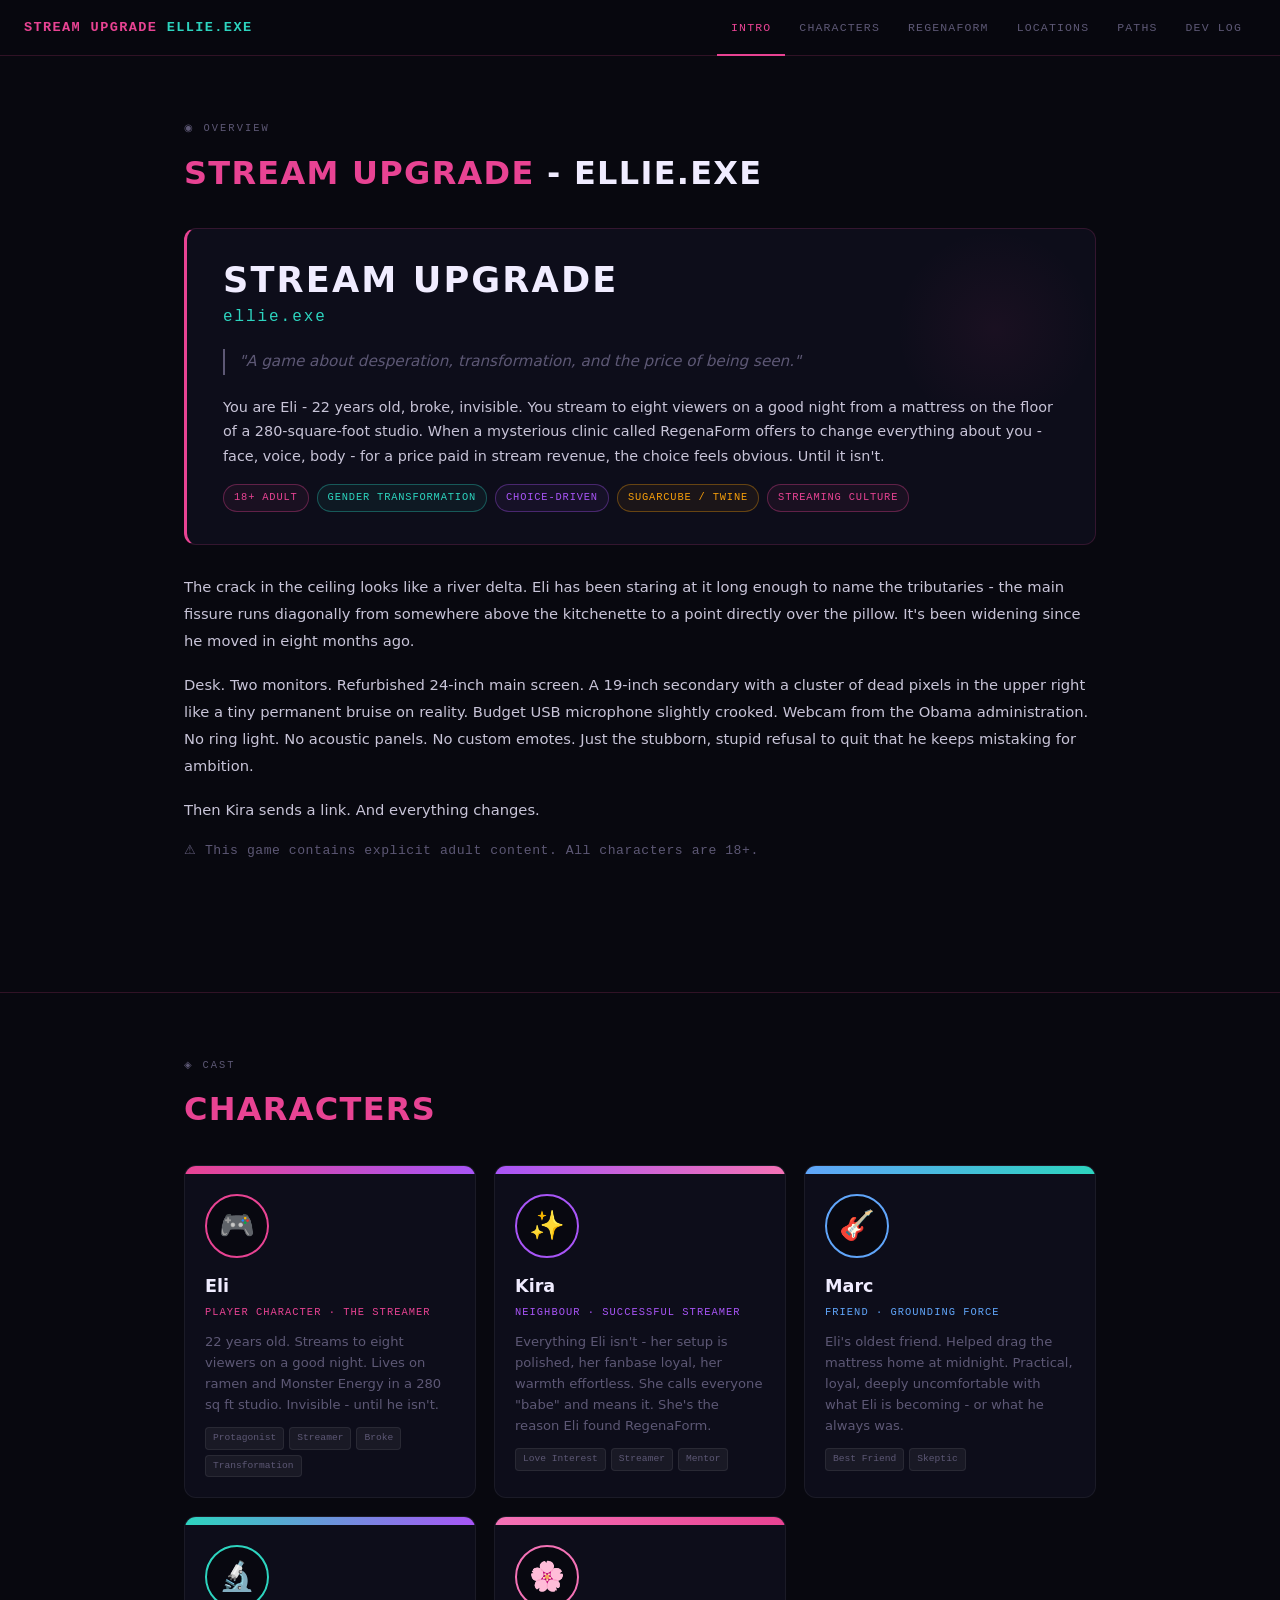
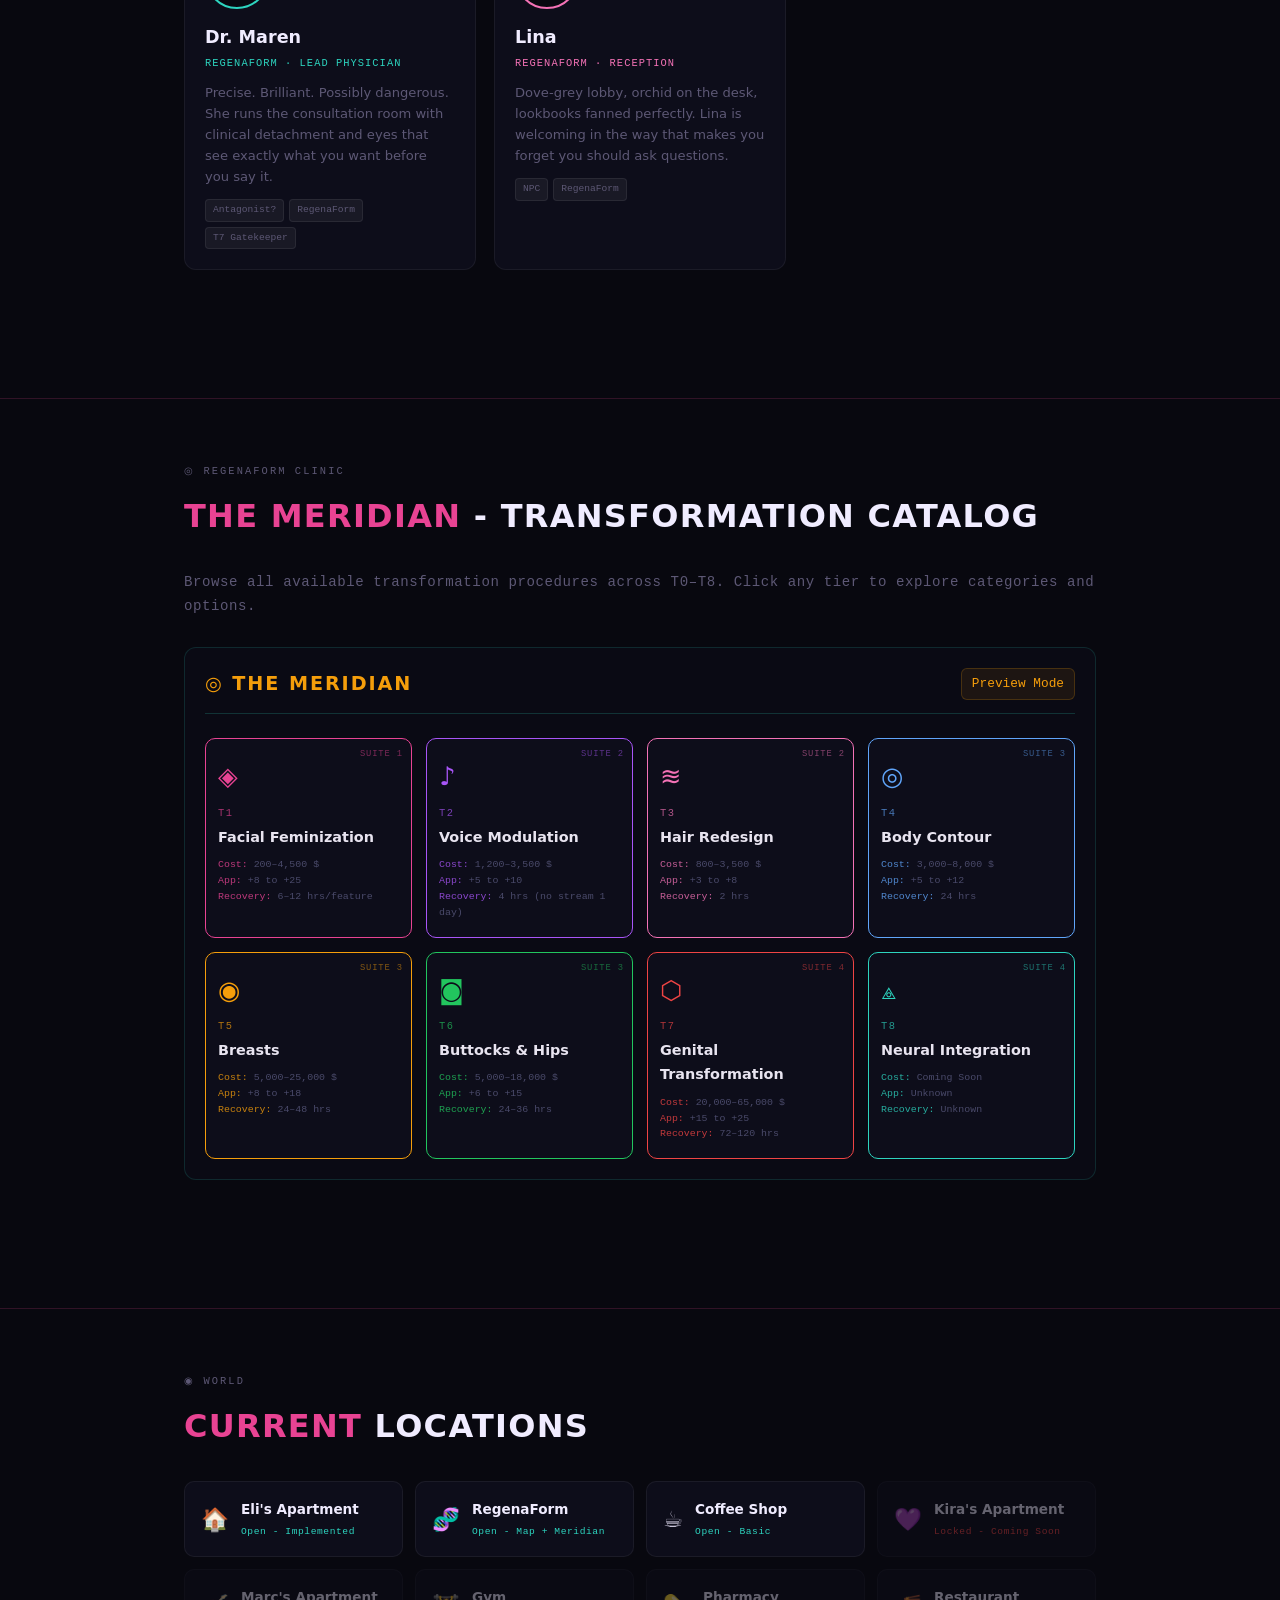
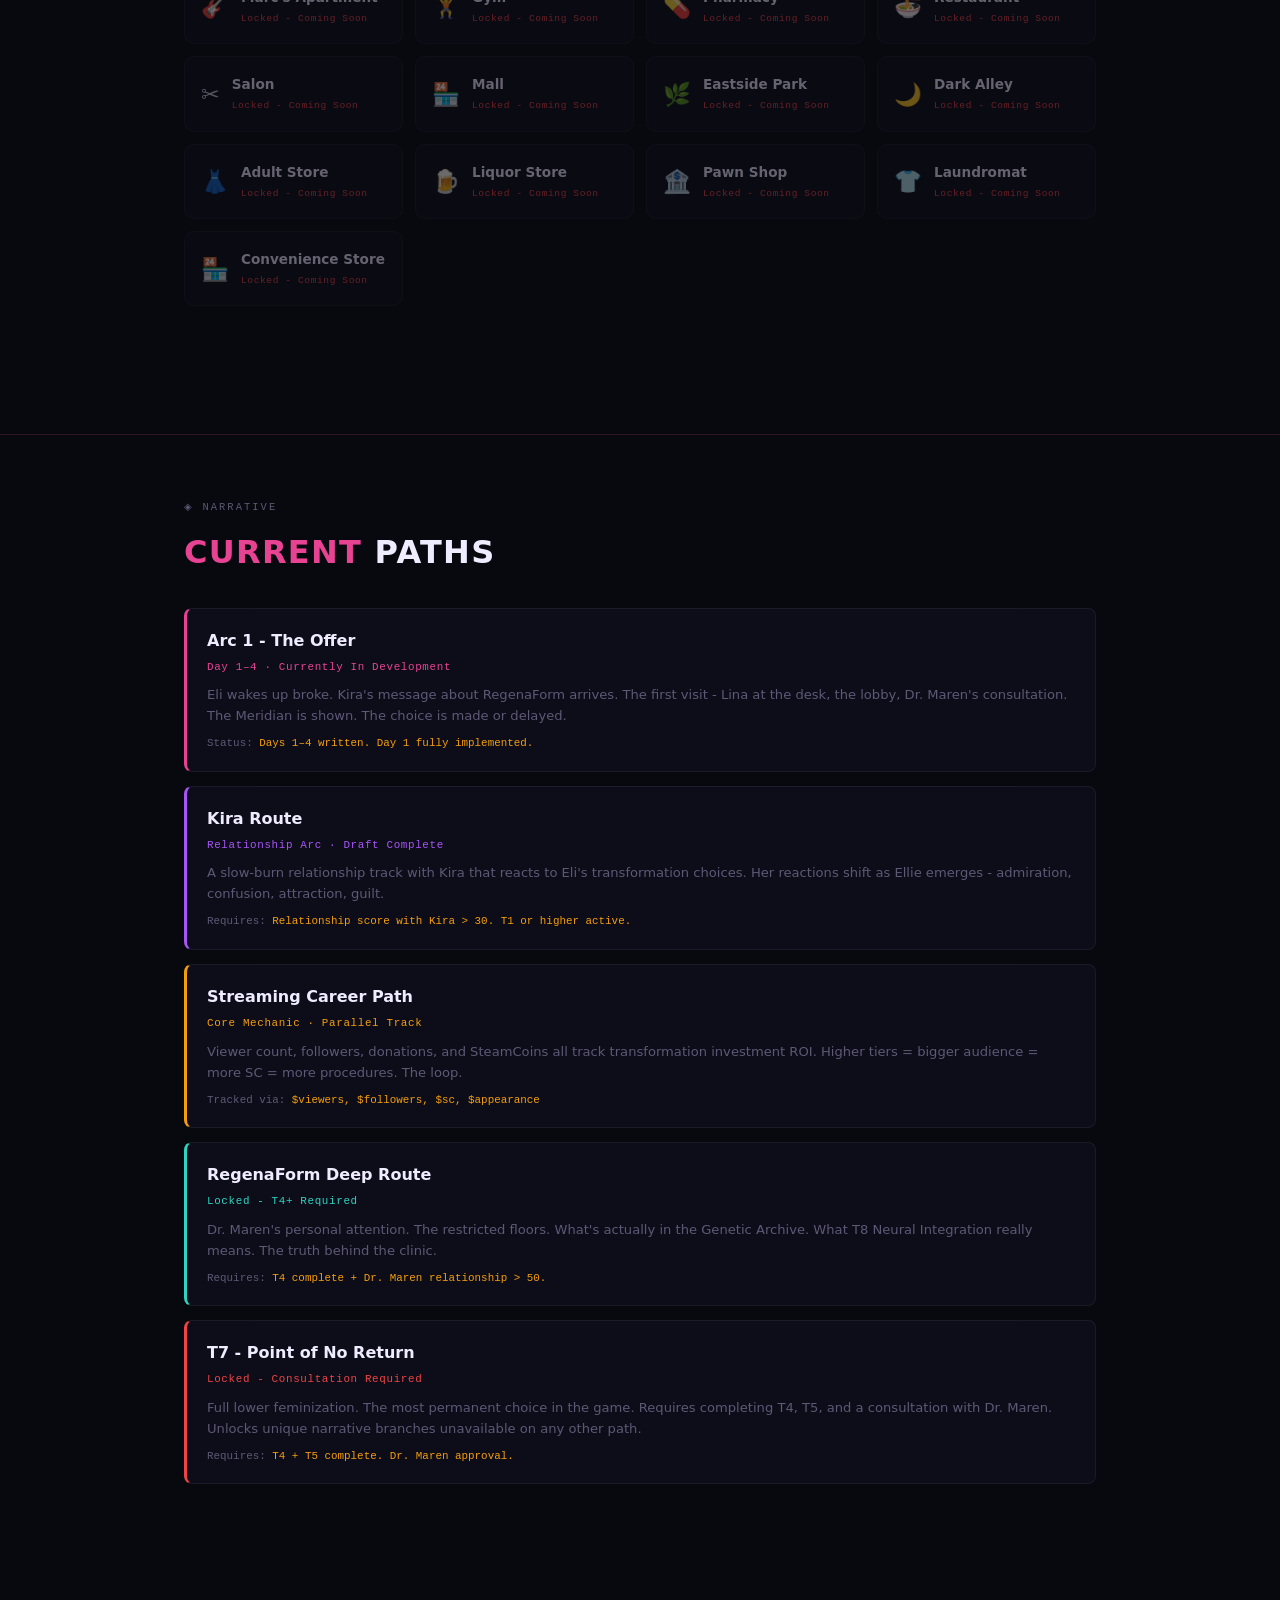
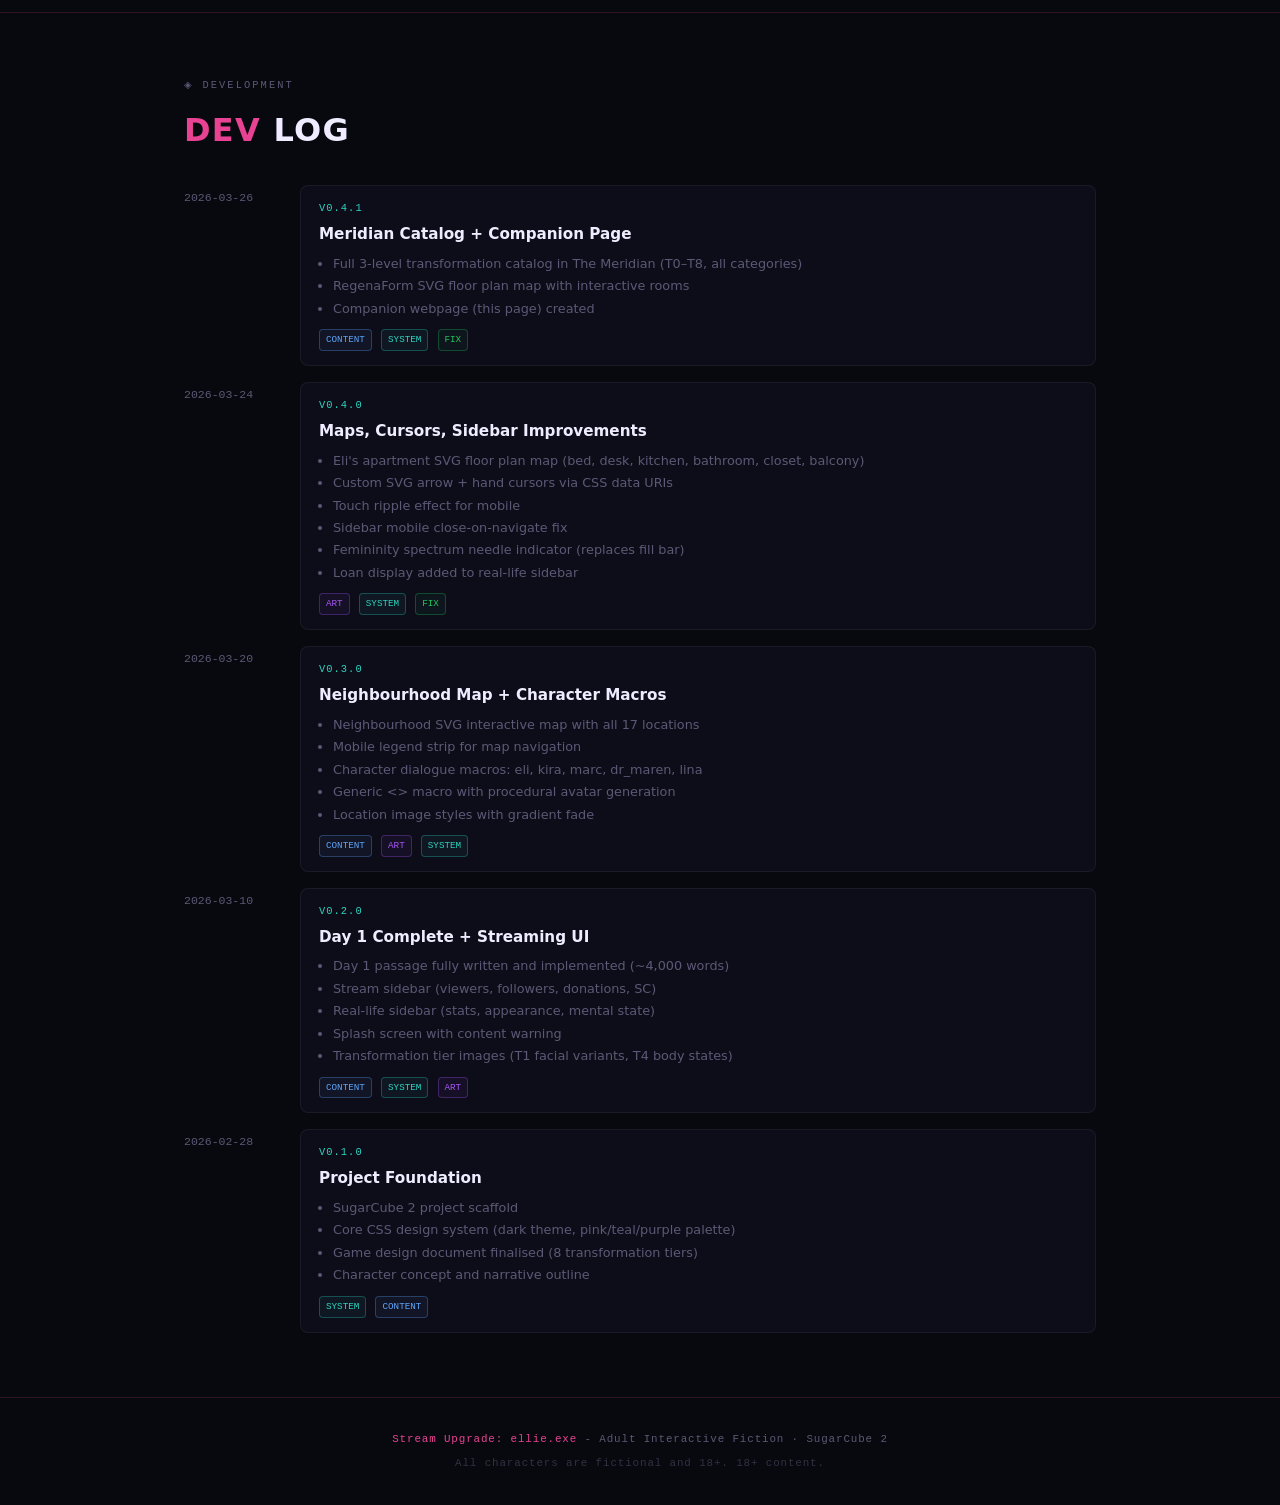
==== commit fbe6e9df: "Update index.html" ====
--- a/webpage/index.html
+++ b/webpage/index.html
@@ -3,7 +3,7 @@
 <head>
 <meta charset="UTF-8">
 <meta name="viewport" content="width=device-width,initial-scale=1">
-<title>Stream Upgrade: ellie.exe — Game Guide</title>
+<title>Stream Upgrade: ellie.exe - Game Guide</title>
 <style>
 :root {
   --bg:      #08080f;
@@ -549,14 +549,14 @@
 <!-- ══ INTRO ══ -->
 <section id="intro">
   <div class="section-tag">◉ Overview</div>
-  <div class="section-title"><span class="accent">Stream Upgrade</span> — ellie.exe</div>
+  <div class="section-title"><span class="accent">Stream Upgrade</span> - ellie.exe</div>
 
   <div class="intro-hero">
     <div class="game-title">Stream Upgrade</div>
     <div class="game-subtitle">ellie.exe</div>
     <div class="game-tagline">"A game about desperation, transformation, and the price of being seen."</div>
     <p style="font-size:0.9rem;color:var(--text);margin-bottom:16px">
-      You are Eli — 22 years old, broke, invisible. You stream to eight viewers on a good night from a mattress on the floor of a 280-square-foot studio. When a mysterious clinic called RegenaForm offers to change everything about you — face, voice, body — for a price paid in stream revenue, the choice feels obvious. Until it isn't.
+      You are Eli - 22 years old, broke, invisible. You stream to eight viewers on a good night from a mattress on the floor of a 280-square-foot studio. When a mysterious clinic called RegenaForm offers to change everything about you - face, voice, body - for a price paid in stream revenue, the choice feels obvious. Until it isn't.
     </p>
     <div class="badge-row">
       <span class="badge badge-pink">18+ Adult</span>
@@ -568,7 +568,7 @@
   </div>
 
   <div class="intro-prose">
-    <p>The crack in the ceiling looks like a river delta. Eli has been staring at it long enough to name the tributaries — the main fissure runs diagonally from somewhere above the kitchenette to a point directly over the pillow. It's been widening since he moved in eight months ago.</p>
+    <p>The crack in the ceiling looks like a river delta. Eli has been staring at it long enough to name the tributaries - the main fissure runs diagonally from somewhere above the kitchenette to a point directly over the pillow. It's been widening since he moved in eight months ago.</p>
     <p>Desk. Two monitors. Refurbished 24-inch main screen. A 19-inch secondary with a cluster of dead pixels in the upper right like a tiny permanent bruise on reality. Budget USB microphone slightly crooked. Webcam from the Obama administration. No ring light. No acoustic panels. No custom emotes. Just the stubborn, stupid refusal to quit that he keeps mistaking for ambition.</p>
     <p>Then Kira sends a link. And everything changes.</p>
     <p style="font-size:0.82rem;color:var(--muted);font-family:var(--mono);letter-spacing:0.04em">⚠ This game contains explicit adult content. All characters are 18+.</p>
@@ -588,7 +588,7 @@
         <div class="char-avatar" style="--c:#e84393">🎮</div>
         <div class="char-name">Eli</div>
         <div class="char-role" style="color:#e84393">Player Character · The Streamer</div>
-        <div class="char-desc">22 years old. Streams to eight viewers on a good night. Lives on ramen and Monster Energy in a 280 sq ft studio. Invisible — until he isn't.</div>
+        <div class="char-desc">22 years old. Streams to eight viewers on a good night. Lives on ramen and Monster Energy in a 280 sq ft studio. Invisible - until he isn't.</div>
         <div class="char-tags">
           <span class="char-tag">Protagonist</span>
           <span class="char-tag">Streamer</span>
@@ -604,7 +604,7 @@
         <div class="char-avatar" style="--c:#a855f7">✨</div>
         <div class="char-name">Kira</div>
         <div class="char-role" style="color:#a855f7">Neighbour · Successful Streamer</div>
-        <div class="char-desc">Everything Eli isn't — her setup is polished, her fanbase loyal, her warmth effortless. She calls everyone "babe" and means it. She's the reason Eli found RegenaForm.</div>
+        <div class="char-desc">Everything Eli isn't - her setup is polished, her fanbase loyal, her warmth effortless. She calls everyone "babe" and means it. She's the reason Eli found RegenaForm.</div>
         <div class="char-tags">
           <span class="char-tag">Love Interest</span>
           <span class="char-tag">Streamer</span>
@@ -619,7 +619,7 @@
         <div class="char-avatar" style="--c:#60a5fa">🎸</div>
         <div class="char-name">Marc</div>
         <div class="char-role" style="color:#60a5fa">Friend · Grounding Force</div>
-        <div class="char-desc">Eli's oldest friend. Helped drag the mattress home at midnight. Practical, loyal, deeply uncomfortable with what Eli is becoming — or what he always was.</div>
+        <div class="char-desc">Eli's oldest friend. Helped drag the mattress home at midnight. Practical, loyal, deeply uncomfortable with what Eli is becoming - or what he always was.</div>
         <div class="char-tags">
           <span class="char-tag">Best Friend</span>
           <span class="char-tag">Skeptic</span>
@@ -663,7 +663,7 @@
 <!-- ══ REGENAFORM / MERIDIAN ══ -->
 <section id="regenaform" style="max-width:960px">
   <div class="section-tag">◎ RegenaForm Clinic</div>
-  <div class="section-title"><span class="accent">The Meridian</span> — Transformation Catalog</div>
+  <div class="section-title"><span class="accent">The Meridian</span> - Transformation Catalog</div>
   <p style="color:var(--muted);font-size:0.88rem;margin-bottom:28px;font-family:var(--mono);letter-spacing:0.04em">Browse all available transformation procedures across T0–T8. Click any tier to explore categories and options.</p>
 
   <div id="mer-wrap" style="--tc:#2dd4bf;--tcr:45,212,191">
@@ -695,7 +695,7 @@
       </div>
     </div>
   </div>
-  <div id="mer-locked-flash">🔒 TIER LOCKED — Prerequisites not met</div>
+  <div id="mer-locked-flash">🔒 TIER LOCKED - Prerequisites not met</div>
 </section>
 <hr class="divider">
 
@@ -704,23 +704,23 @@
   <div class="section-tag">◉ World</div>
   <div class="section-title"><span class="accent">Current</span> Locations</div>
   <div class="loc-grid">
-    <div class="loc-card"><div class="loc-icon">🏠</div><div><div class="loc-name">Eli's Apartment</div><div class="loc-status open">Open — Implemented</div></div></div>
-    <div class="loc-card"><div class="loc-icon">🧬</div><div><div class="loc-name">RegenaForm</div><div class="loc-status open">Open — Map + Meridian</div></div></div>
-    <div class="loc-card"><div class="loc-icon">☕</div><div><div class="loc-name">Coffee Shop</div><div class="loc-status open">Open — Basic</div></div></div>
-    <div class="loc-card locked"><div class="loc-icon">💜</div><div><div class="loc-name">Kira's Apartment</div><div class="loc-status locked-st">Locked — Coming Soon</div></div></div>
-    <div class="loc-card locked"><div class="loc-icon">🎸</div><div><div class="loc-name">Marc's Apartment</div><div class="loc-status locked-st">Locked — Coming Soon</div></div></div>
-    <div class="loc-card locked"><div class="loc-icon">🏋️</div><div><div class="loc-name">Gym</div><div class="loc-status locked-st">Locked — Coming Soon</div></div></div>
-    <div class="loc-card locked"><div class="loc-icon">💊</div><div><div class="loc-name">Pharmacy</div><div class="loc-status locked-st">Locked — Coming Soon</div></div></div>
-    <div class="loc-card locked"><div class="loc-icon">🍜</div><div><div class="loc-name">Restaurant</div><div class="loc-status locked-st">Locked — Coming Soon</div></div></div>
-    <div class="loc-card locked"><div class="loc-icon">✂️</div><div><div class="loc-name">Salon</div><div class="loc-status locked-st">Locked — Coming Soon</div></div></div>
-    <div class="loc-card locked"><div class="loc-icon">🏪</div><div><div class="loc-name">Mall</div><div class="loc-status locked-st">Locked — Coming Soon</div></div></div>
-    <div class="loc-card locked"><div class="loc-icon">🌿</div><div><div class="loc-name">Eastside Park</div><div class="loc-status locked-st">Locked — Coming Soon</div></div></div>
-    <div class="loc-card locked"><div class="loc-icon">🌙</div><div><div class="loc-name">Dark Alley</div><div class="loc-status locked-st">Locked — Coming Soon</div></div></div>
-    <div class="loc-card locked"><div class="loc-icon">👗</div><div><div class="loc-name">Adult Store</div><div class="loc-status locked-st">Locked — Coming Soon</div></div></div>
-    <div class="loc-card locked"><div class="loc-icon">🍺</div><div><div class="loc-name">Liquor Store</div><div class="loc-status locked-st">Locked — Coming Soon</div></div></div>
-    <div class="loc-card locked"><div class="loc-icon">🏦</div><div><div class="loc-name">Pawn Shop</div><div class="loc-status locked-st">Locked — Coming Soon</div></div></div>
-    <div class="loc-card locked"><div class="loc-icon">👕</div><div><div class="loc-name">Laundromat</div><div class="loc-status locked-st">Locked — Coming Soon</div></div></div>
-    <div class="loc-card locked"><div class="loc-icon">🏪</div><div><div class="loc-name">Convenience Store</div><div class="loc-status locked-st">Locked — Coming Soon</div></div></div>
+    <div class="loc-card"><div class="loc-icon">🏠</div><div><div class="loc-name">Eli's Apartment</div><div class="loc-status open">Open - Implemented</div></div></div>
+    <div class="loc-card"><div class="loc-icon">🧬</div><div><div class="loc-name">RegenaForm</div><div class="loc-status open">Open - Map + Meridian</div></div></div>
+    <div class="loc-card"><div class="loc-icon">☕</div><div><div class="loc-name">Coffee Shop</div><div class="loc-status open">Open - Basic</div></div></div>
+    <div class="loc-card locked"><div class="loc-icon">💜</div><div><div class="loc-name">Kira's Apartment</div><div class="loc-status locked-st">Locked - Coming Soon</div></div></div>
+    <div class="loc-card locked"><div class="loc-icon">🎸</div><div><div class="loc-name">Marc's Apartment</div><div class="loc-status locked-st">Locked - Coming Soon</div></div></div>
+    <div class="loc-card locked"><div class="loc-icon">🏋️</div><div><div class="loc-name">Gym</div><div class="loc-status locked-st">Locked - Coming Soon</div></div></div>
+    <div class="loc-card locked"><div class="loc-icon">💊</div><div><div class="loc-name">Pharmacy</div><div class="loc-status locked-st">Locked - Coming Soon</div></div></div>
+    <div class="loc-card locked"><div class="loc-icon">🍜</div><div><div class="loc-name">Restaurant</div><div class="loc-status locked-st">Locked - Coming Soon</div></div></div>
+    <div class="loc-card locked"><div class="loc-icon">✂️</div><div><div class="loc-name">Salon</div><div class="loc-status locked-st">Locked - Coming Soon</div></div></div>
+    <div class="loc-card locked"><div class="loc-icon">🏪</div><div><div class="loc-name">Mall</div><div class="loc-status locked-st">Locked - Coming Soon</div></div></div>
+    <div class="loc-card locked"><div class="loc-icon">🌿</div><div><div class="loc-name">Eastside Park</div><div class="loc-status locked-st">Locked - Coming Soon</div></div></div>
+    <div class="loc-card locked"><div class="loc-icon">🌙</div><div><div class="loc-name">Dark Alley</div><div class="loc-status locked-st">Locked - Coming Soon</div></div></div>
+    <div class="loc-card locked"><div class="loc-icon">👗</div><div><div class="loc-name">Adult Store</div><div class="loc-status locked-st">Locked - Coming Soon</div></div></div>
+    <div class="loc-card locked"><div class="loc-icon">🍺</div><div><div class="loc-name">Liquor Store</div><div class="loc-status locked-st">Locked - Coming Soon</div></div></div>
+    <div class="loc-card locked"><div class="loc-icon">🏦</div><div><div class="loc-name">Pawn Shop</div><div class="loc-status locked-st">Locked - Coming Soon</div></div></div>
+    <div class="loc-card locked"><div class="loc-icon">👕</div><div><div class="loc-name">Laundromat</div><div class="loc-status locked-st">Locked - Coming Soon</div></div></div>
+    <div class="loc-card locked"><div class="loc-icon">🏪</div><div><div class="loc-name">Convenience Store</div><div class="loc-status locked-st">Locked - Coming Soon</div></div></div>
   </div>
 </section>
 <hr class="divider">
@@ -732,16 +732,16 @@
   <div class="path-list">
 
     <div class="path-item" style="--c:#e84393">
-      <div class="path-name">Arc 1 — The Offer</div>
+      <div class="path-name">Arc 1 - The Offer</div>
       <div class="path-meta" style="color:#e84393">Day 1–4 · Currently In Development</div>
-      <div class="path-desc">Eli wakes up broke. Kira's message about RegenaForm arrives. The first visit — Lina at the desk, the lobby, Dr. Maren's consultation. The Meridian is shown. The choice is made or delayed.</div>
+      <div class="path-desc">Eli wakes up broke. Kira's message about RegenaForm arrives. The first visit - Lina at the desk, the lobby, Dr. Maren's consultation. The Meridian is shown. The choice is made or delayed.</div>
       <div class="path-reqs">Status: <span>Days 1–4 written. Day 1 fully implemented.</span></div>
     </div>
 
     <div class="path-item" style="--c:#a855f7">
       <div class="path-name">Kira Route</div>
       <div class="path-meta" style="color:#a855f7">Relationship Arc · Draft Complete</div>
-      <div class="path-desc">A slow-burn relationship track with Kira that reacts to Eli's transformation choices. Her reactions shift as Ellie emerges — admiration, confusion, attraction, guilt.</div>
+      <div class="path-desc">A slow-burn relationship track with Kira that reacts to Eli's transformation choices. Her reactions shift as Ellie emerges - admiration, confusion, attraction, guilt.</div>
       <div class="path-reqs">Requires: <span>Relationship score with Kira &gt; 30. T1 or higher active.</span></div>
     </div>
 
@@ -754,14 +754,14 @@
 
     <div class="path-item" style="--c:#2dd4bf">
       <div class="path-name">RegenaForm Deep Route</div>
-      <div class="path-meta" style="color:#2dd4bf">Locked — T4+ Required</div>
+      <div class="path-meta" style="color:#2dd4bf">Locked - T4+ Required</div>
       <div class="path-desc">Dr. Maren's personal attention. The restricted floors. What's actually in the Genetic Archive. What T8 Neural Integration really means. The truth behind the clinic.</div>
       <div class="path-reqs">Requires: <span>T4 complete + Dr. Maren relationship &gt; 50.</span></div>
     </div>
 
     <div class="path-item" style="--c:#ef4444">
-      <div class="path-name">T7 — Point of No Return</div>
-      <div class="path-meta" style="color:#ef4444">Locked — Consultation Required</div>
+      <div class="path-name">T7 - Point of No Return</div>
+      <div class="path-meta" style="color:#ef4444">Locked - Consultation Required</div>
       <div class="path-desc">Full lower feminization. The most permanent choice in the game. Requires completing T4, T5, and a consultation with Dr. Maren. Unlocks unique narrative branches unavailable on any other path.</div>
       <div class="path-reqs">Requires: <span>T4 + T5 complete. Dr. Maren approval.</span></div>
     </div>
@@ -868,7 +868,7 @@
 </section>
 
 <footer>
-  <p><span>Stream Upgrade: ellie.exe</span> — Adult Interactive Fiction · SugarCube 2</p>
+  <p><span>Stream Upgrade: ellie.exe</span> - Adult Interactive Fiction · SugarCube 2</p>
   <p style="margin-top:6px;opacity:0.5">All characters are fictional and 18+. 18+ content.</p>
 </footer>
 
@@ -879,15 +879,9 @@
 var D = {
   tiers: [
     {
-      id:'t0', label:'T0', name:'Baseline', color:'#9893a6', cr:'148,147,166',
-      icon:'○', suite:'Current', locked:false, cost:'Free', score:'0–5', recovery:'—',
-      desc:'Eli as he is. Unremarkable male-presenting.',
-      cats: []
-    },
-    {
       id:'t1', label:'T1', name:'Facial Feminization', color:'#e84393', cr:'232,67,147',
       icon:'◈', suite:'Suite 1', locked:false, cost:'200–4,500 $', score:'+8 to +25', recovery:'6–12 hrs/feature',
-      desc:'Facial bone structure, features, and skin modification. Most visible tier — transforms on-camera appearance dramatically.',
+      desc:'Facial bone structure, features, and skin modification. Most visible tier - transforms on-camera appearance dramatically.',
       cats: [
         { id:'jawline', name:'Jawline', icon:'◻', opts:[
           { name:'Soft', cost:600, score:'+3', excl:true, desc:'Rounded, youthful contour. Eliminates masculine angles entirely. Girl-next-door.', effect:'Broad appeal. Softens on-camera reads.', recovery:'8 hrs', placeholder:'◻' },
@@ -910,11 +904,11 @@
           { name:'Fox-Eye', cost:650, score:'+3', desc:'Elongated, slightly hooded. Trendy, mysterious, editorial.', effect:'+Editorial aesthetic. K-Beauty combo component.', recovery:'8 hrs', placeholder:'◉' },
         ]},
         { id:'eye_color', name:'Eye Color (Add-On)', icon:'✦', opts:[
-          { name:'Violet', cost:200, score:'+1', desc:'Striking, unnatural, anime-coded.', effect:'+Clout. Unique visual hook.', recovery:'—', placeholder:'✦' },
-          { name:'Emerald', cost:200, score:'+1', desc:'Rich green. Classic beauty.', effect:'Broad appeal.', recovery:'—', placeholder:'✦' },
-          { name:'Amber/Gold', cost:200, score:'+1', desc:'Warm, exotic.', effect:'+Exotic appeal.', recovery:'—', placeholder:'✦' },
-          { name:'Ice Blue', cost:200, score:'+1', desc:'Piercing, intimidating, magnetic.', effect:'+Mystery. Memorable.', recovery:'—', placeholder:'✦' },
-          { name:'Heterochromia', cost:200, score:'+2', desc:'Two different colors. Viral potential.', effect:'+Clout bonus. Viral clip potential.', recovery:'—', placeholder:'✦' },
+          { name:'Violet', cost:200, score:'+1', desc:'Striking, unnatural, anime-coded.', effect:'+Clout. Unique visual hook.', recovery:'-', placeholder:'✦' },
+          { name:'Emerald', cost:200, score:'+1', desc:'Rich green. Classic beauty.', effect:'Broad appeal.', recovery:'-', placeholder:'✦' },
+          { name:'Amber/Gold', cost:200, score:'+1', desc:'Warm, exotic.', effect:'+Exotic appeal.', recovery:'-', placeholder:'✦' },
+          { name:'Ice Blue', cost:200, score:'+1', desc:'Piercing, intimidating, magnetic.', effect:'+Mystery. Memorable.', recovery:'-', placeholder:'✦' },
+          { name:'Heterochromia', cost:200, score:'+2', desc:'Two different colors. Viral potential.', effect:'+Clout bonus. Viral clip potential.', recovery:'-', placeholder:'✦' },
         ]},
         { id:'skin', name:'Skin Tone', icon:'◌', opts:[
           { name:'Porcelain', cost:500, score:'+2', excl:true, desc:'Pale, flawless, luminous.', effect:'+Camera quality bonus.', recovery:'4 hrs', placeholder:'◌' },
@@ -963,16 +957,16 @@
           { name:'Detached-Lobe', cost:150, score:'+1', desc:'Aesthetic earlobe shape for earring display.', effect:'+Earring content options.', recovery:'2 hrs', placeholder:'◑' },
         ]},
         { id:'t1_combos', name:'Combo Bonuses', icon:'★', isCombo:true, opts:[
-          { name:'Doll Face', cost:0, score:'+3 bonus', desc:"Doe-Eye + Button Nose + Cupid's Bow Lips + Apple Cheeks. Requires all four.", effect:'+3 bonus Appearance. Fetishist fan spike.', recovery:'—', placeholder:'★' },
-          { name:'Model Tier', cost:0, score:'+4 bonus', desc:'Cat-Eye + Sculpted Nose + Angular-Feminine Jaw + High Cheekbones. All four required.', effect:'+4 bonus Appearance. Whale attraction multiplier.', recovery:'—', placeholder:'★' },
-          { name:'K-Beauty', cost:0, score:'+5 bonus', desc:'Fox-Eye + V-Line Jaw + Glass-Skin Contour + Straight Brow + Porcelain Skin. All five required.', effect:'+5 bonus Appearance. Unlocks Korean fanbase demographic.', recovery:'—', placeholder:'★' },
-          { name:'E-Girl Special', cost:0, score:'+4 Clout', desc:'Doe-Eye + Heart-Shaped Jaw + Pillow Lips + Freckles + Heterochromia. All five required.', effect:'+4 bonus Clout. Viral social media potential.', recovery:'—', placeholder:'★' },
+          { name:'Doll Face', cost:0, score:'+3 bonus', desc:"Doe-Eye + Button Nose + Cupid's Bow Lips + Apple Cheeks. Requires all four.", effect:'+3 bonus Appearance. Fetishist fan spike.', recovery:'-', placeholder:'★' },
+          { name:'Model Tier', cost:0, score:'+4 bonus', desc:'Cat-Eye + Sculpted Nose + Angular-Feminine Jaw + High Cheekbones. All four required.', effect:'+4 bonus Appearance. Whale attraction multiplier.', recovery:'-', placeholder:'★' },
+          { name:'K-Beauty', cost:0, score:'+5 bonus', desc:'Fox-Eye + V-Line Jaw + Glass-Skin Contour + Straight Brow + Porcelain Skin. All five required.', effect:'+5 bonus Appearance. Unlocks Korean fanbase demographic.', recovery:'-', placeholder:'★' },
+          { name:'E-Girl Special', cost:0, score:'+4 Clout', desc:'Doe-Eye + Heart-Shaped Jaw + Pillow Lips + Freckles + Heterochromia. All five required.', effect:'+4 bonus Clout. Viral social media potential.', recovery:'-', placeholder:'★' },
         ]},
       ]
     },
     {
       id:'t2', label:'T2', name:'Voice Modulation', color:'#a855f7', cr:'168,85,247',
-      icon:'♪', suite:'Suite 2', locked:true, cost:'1,200–3,500 $', score:'+5 to +10', recovery:'4 hrs (no stream 1 day)',
+      icon:'♪', suite:'Suite 2', locked:false, cost:'1,200–3,500 $', score:'+5 to +10', recovery:'4 hrs (no stream 1 day)',
       desc:'Complete vocal feminization. No streaming for 24hrs post-procedure.',
       cats: [
         { id:'voice_base', name:'Base Voice Type', icon:'♪', opts:[
@@ -983,25 +977,25 @@
           { name:'Whisper-Core', cost:1800, score:'+6', excl:true, desc:'Permanently soft-spoken, intimate-sounding.', effect:'+ASMR revenue ×200%.', recovery:'4 hrs', placeholder:'♪' },
         ]},
         { id:'voice_addons', name:'Voice Add-Ons', icon:'♬', opts:[
-          { name:'Giggle Package', cost:300, score:'+1', desc:'Natural, infectious feminine laugh.', effect:'+Chat engagement. Viral clip moments.', recovery:'—', placeholder:'♬' },
-          { name:'Moan Mapping', cost:500, score:'+1', desc:'Involuntary sounds register as feminine.', effect:'+Physical encounter satisfaction.', recovery:'—', placeholder:'♬' },
-          { name:'Vocal Fry Option', cost:200, score:'+1', desc:'Toggle-able subtle vocal fry.', effect:'Alt-girl demographic.', recovery:'—', placeholder:'♬' },
-          { name:'Multilingual Accent Pack', cost:800, score:'+2', desc:'Can shift between accents.', effect:'+International viewer revenue.', recovery:'—', placeholder:'♬' },
-          { name:'Singing Range Extension', cost:600, score:'+2', desc:'Full octave range.', effect:'+Music stream category.', recovery:'—', placeholder:'♬' },
-          { name:'Whisper Mode', cost:300, score:'+1', desc:'Ultra-quiet register still audible on mic.', effect:'+ASMR content quality.', recovery:'—', placeholder:'♬' },
-          { name:'Emotional Resonance', cost:400, score:'+1', desc:'Voice naturally cracks with genuine emotion.', effect:'+Romantic fan income.', recovery:'—', placeholder:'♬' },
+          { name:'Giggle Package', cost:300, score:'+1', desc:'Natural, infectious feminine laugh.', effect:'+Chat engagement. Viral clip moments.', recovery:'-', placeholder:'♬' },
+          { name:'Moan Mapping', cost:500, score:'+1', desc:'Involuntary sounds register as feminine.', effect:'+Physical encounter satisfaction.', recovery:'-', placeholder:'♬' },
+          { name:'Vocal Fry Option', cost:200, score:'+1', desc:'Toggle-able subtle vocal fry.', effect:'Alt-girl demographic.', recovery:'-', placeholder:'♬' },
+          { name:'Multilingual Accent Pack', cost:800, score:'+2', desc:'Can shift between accents.', effect:'+International viewer revenue.', recovery:'-', placeholder:'♬' },
+          { name:'Singing Range Extension', cost:600, score:'+2', desc:'Full octave range.', effect:'+Music stream category.', recovery:'-', placeholder:'♬' },
+          { name:'Whisper Mode', cost:300, score:'+1', desc:'Ultra-quiet register still audible on mic.', effect:'+ASMR content quality.', recovery:'-', placeholder:'♬' },
+          { name:'Emotional Resonance', cost:400, score:'+1', desc:'Voice naturally cracks with genuine emotion.', effect:'+Romantic fan income.', recovery:'-', placeholder:'♬' },
         ]},
         { id:'t2_combos', name:'Combo Bonuses', icon:'★', isCombo:true, opts:[
-          { name:'ASMR Queen', cost:0, score:'×200% ASMR', desc:'Whisper-Core + Whisper Mode + Moan Mapping.', effect:'Unlocks dedicated ASMR stream category.', recovery:'—', placeholder:'★' },
-          { name:'Idol Package', cost:0, score:'+Music unlock', desc:'Melodic + Singing Range + Giggle Package.', effect:'Unlocks Music stream category.', recovery:'—', placeholder:'★' },
-          { name:'GFE Voice', cost:0, score:'+15% all income', desc:'Sweet/Breathy + Emotional Resonance + Moan Mapping.', effect:'+15% income on all private interactions.', recovery:'—', placeholder:'★' },
+          { name:'ASMR Queen', cost:0, score:'×200% ASMR', desc:'Whisper-Core + Whisper Mode + Moan Mapping.', effect:'Unlocks dedicated ASMR stream category.', recovery:'-', placeholder:'★' },
+          { name:'Idol Package', cost:0, score:'+Music unlock', desc:'Melodic + Singing Range + Giggle Package.', effect:'Unlocks Music stream category.', recovery:'-', placeholder:'★' },
+          { name:'GFE Voice', cost:0, score:'+15% all income', desc:'Sweet/Breathy + Emotional Resonance + Moan Mapping.', effect:'+15% income on all private interactions.', recovery:'-', placeholder:'★' },
         ]},
       ]
     },
     {
       id:'t3', label:'T3', name:'Hair Redesign', color:'#f472b6', cr:'244,114,182',
-      icon:'≋', suite:'Suite 2', locked:true, cost:'800–3,500 $', score:'+3 to +8', recovery:'2 hrs',
-      desc:'Complete hair restructuring — length, texture, color, bangs, and hairline.',
+      icon:'≋', suite:'Suite 2', locked:false, cost:'800–3,500 $', score:'+3 to +8', recovery:'2 hrs',
+      desc:'Complete hair restructuring - length, texture, color, bangs, and hairline.',
       cats: [
         { id:'hair_length', name:'Length', icon:'≋', opts:[
           { name:'Pixie', cost:300, score:'+1', excl:true, desc:'Short, cropped, edgy.', effect:'+Alt/tomboy niche.', recovery:'2 hrs', placeholder:'≋' },
@@ -1043,15 +1037,15 @@
           { name:'Baby Hair Framing', cost:200, score:'+1', desc:'Soft, fine hairs along temples.', effect:'+Natural believability.', recovery:'2 hrs', placeholder:'∩' },
         ]},
         { id:'t3_combos', name:'Combo Bonuses', icon:'★', isCombo:true, opts:[
-          { name:'Anime Protagonist', cost:0, score:'+5 Clout', desc:'Waist-Length + Silk-Straight + Pastel Pink or Lavender + Hime Cut.', effect:'+5 Clout. Unlocks Cosplay stream category.', recovery:'—', placeholder:'★' },
-          { name:'Bombshell', cost:0, score:'×1.5 Whales', desc:'Mid-Back + Volumetric Blow-Out + Platinum Blonde + Side-Swept.', effect:'+Whale attraction ×1.5.', recovery:'—', placeholder:'★' },
-          { name:'Alt Queen', cost:0, score:'+Fetishist boost', desc:'Bob or Pixie + Any Unnatural Color.', effect:'+Fetishist fanbase boost.', recovery:'—', placeholder:'★' },
+          { name:'Anime Protagonist', cost:0, score:'+5 Clout', desc:'Waist-Length + Silk-Straight + Pastel Pink or Lavender + Hime Cut.', effect:'+5 Clout. Unlocks Cosplay stream category.', recovery:'-', placeholder:'★' },
+          { name:'Bombshell', cost:0, score:'×1.5 Whales', desc:'Mid-Back + Volumetric Blow-Out + Platinum Blonde + Side-Swept.', effect:'+Whale attraction ×1.5.', recovery:'-', placeholder:'★' },
+          { name:'Alt Queen', cost:0, score:'+Fetishist boost', desc:'Bob or Pixie + Any Unnatural Color.', effect:'+Fetishist fanbase boost.', recovery:'-', placeholder:'★' },
         ]},
       ]
     },
     {
       id:'t4', label:'T4', name:'Body Contour', color:'#60a5fa', cr:'96,165,250',
-      icon:'◎', suite:'Suite 3', locked:true, cost:'3,000–8,000 $', score:'+5 to +12', recovery:'24 hrs',
+      icon:'◎', suite:'Suite 3', locked:false, cost:'3,000–8,000 $', score:'+5 to +12', recovery:'24 hrs',
       desc:'Full torso and body structural modification. Waist, shoulders, neck, limbs, and height.',
       cats: [
         { id:'waist', name:'Waist Narrowing', icon:')(', opts:[
@@ -1093,15 +1087,15 @@
           { name:'Taller (+1–3 inches)', cost:3000, score:'+1', excl:true, desc:'Model height. Statuesque.', effect:'+Amazon combo. Unique tall-girl niche.', recovery:'24 hrs', placeholder:'↕' },
         ]},
         { id:'t4_combos', name:'Combo Bonuses', icon:'★', isCombo:true, opts:[
-          { name:'Model Body', cost:0, score:'+4 + Fashion unlock', desc:'Defined Hourglass + Feminine Frame + Full Throat + Leg Reshaping.', effect:'+4 bonus Appearance. Unlocks Fashion stream category.', recovery:'—', placeholder:'★' },
-          { name:'Petite Package', cost:0, score:'×2 Simp income', desc:'Extreme Cinch + Delicate Shoulders + Petite Height + Hand/Foot.', effect:'+Simp fanbase ×2.', recovery:'—', placeholder:'★' },
-          { name:'Amazon', cost:0, score:'+Whale niche', desc:'Subtle Taper + Taller + Leg Reshaping + Feminine Frame.', effect:'+Unique tall-girl niche.', recovery:'—', placeholder:'★' },
+          { name:'Model Body', cost:0, score:'+4 + Fashion unlock', desc:'Defined Hourglass + Feminine Frame + Full Throat + Leg Reshaping.', effect:'+4 bonus Appearance. Unlocks Fashion stream category.', recovery:'-', placeholder:'★' },
+          { name:'Petite Package', cost:0, score:'×2 Simp income', desc:'Extreme Cinch + Delicate Shoulders + Petite Height + Hand/Foot.', effect:'+Simp fanbase ×2.', recovery:'-', placeholder:'★' },
+          { name:'Amazon', cost:0, score:'+Whale niche', desc:'Subtle Taper + Taller + Leg Reshaping + Feminine Frame.', effect:'+Unique tall-girl niche.', recovery:'-', placeholder:'★' },
         ]},
       ]
     },
     {
       id:'t5', label:'T5', name:'Breasts', color:'#f59e0b', cr:'245,158,11',
-      icon:'◉', suite:'Suite 3', locked:true, cost:'5,000–25,000 $', score:'+8 to +18', recovery:'24–48 hrs',
+      icon:'◉', suite:'Suite 3', locked:false, cost:'5,000–25,000 $', score:'+8 to +18', recovery:'24–48 hrs',
       desc:'Full breast development. Requires T4 waist modification first.',
       cats: [
         { id:'breast_size', name:'Size', icon:'○', opts:[
@@ -1115,29 +1109,29 @@
           { name:'G+ (Maximum)', cost:20000, score:'+18', excl:true, desc:'Absurd. Cartoonish. RegenaForm structural tech.', effect:'+Maximum fetishist income.', recovery:'48 hrs', placeholder:'○' },
         ]},
         { id:'breast_shape', name:'Shape', icon:'◗', opts:[
-          { name:'Teardrop', cost:0, score:'+0', excl:true, desc:'Most natural-looking.', effect:'+Natural passing.', recovery:'—', placeholder:'◗' },
-          { name:'Round', cost:500, score:'+1', excl:true, desc:'Even fullness. Camera-perfect.', effect:'+Camera quality.', recovery:'—', placeholder:'◗' },
-          { name:'Perky', cost:500, score:'+1', excl:true, desc:'Upward-pointing. Youthful.', effect:'+E-Girl Starter combo.', recovery:'—', placeholder:'◗' },
-          { name:'Natural-Hang', cost:0, score:'+1', excl:true, desc:'Slight droop, heavy fullness.', effect:'+Mature fan attraction.', recovery:'—', placeholder:'◗' },
-          { name:'Bubble', cost:500, score:'+1', excl:true, desc:'High, tight, pronounced. Bouncy.', effect:'+Sporty niche.', recovery:'—', placeholder:'◗' },
+          { name:'Teardrop', cost:0, score:'+0', excl:true, desc:'Most natural-looking.', effect:'+Natural passing.', recovery:'-', placeholder:'◗' },
+          { name:'Round', cost:500, score:'+1', excl:true, desc:'Even fullness. Camera-perfect.', effect:'+Camera quality.', recovery:'-', placeholder:'◗' },
+          { name:'Perky', cost:500, score:'+1', excl:true, desc:'Upward-pointing. Youthful.', effect:'+E-Girl Starter combo.', recovery:'-', placeholder:'◗' },
+          { name:'Natural-Hang', cost:0, score:'+1', excl:true, desc:'Slight droop, heavy fullness.', effect:'+Mature fan attraction.', recovery:'-', placeholder:'◗' },
+          { name:'Bubble', cost:500, score:'+1', excl:true, desc:'High, tight, pronounced. Bouncy.', effect:'+Sporty niche.', recovery:'-', placeholder:'◗' },
         ]},
         { id:'breast_sensitivity', name:'Sensitivity Level', icon:'⚡', opts:[
-          { name:'Standard', cost:0, score:'+0', desc:'Normal female sensitivity.', effect:'Normal interaction responses.', recovery:'—', placeholder:'⚡' },
-          { name:'Enhanced', cost:1000, score:'+1', desc:'Heightened sensitivity. Visible reactions.', effect:'+30% fan satisfaction.', recovery:'—', placeholder:'⚡' },
-          { name:'Hyper-Sensitive', cost:2000, score:'+2', desc:'Extreme sensitivity. Brush of fabric is noticeable.', effect:'+60% fan satisfaction.', recovery:'—', placeholder:'⚡' },
-          { name:'Mapped-to-Arousal', cost:3000, score:'+3', desc:'Direct neural link. Cannot be suppressed.', effect:'+Unique scene unlocks.', recovery:'—', placeholder:'⚡' },
+          { name:'Standard', cost:0, score:'+0', desc:'Normal female sensitivity.', effect:'Normal interaction responses.', recovery:'-', placeholder:'⚡' },
+          { name:'Enhanced', cost:1000, score:'+1', desc:'Heightened sensitivity. Visible reactions.', effect:'+30% fan satisfaction.', recovery:'-', placeholder:'⚡' },
+          { name:'Hyper-Sensitive', cost:2000, score:'+2', desc:'Extreme sensitivity. Brush of fabric is noticeable.', effect:'+60% fan satisfaction.', recovery:'-', placeholder:'⚡' },
+          { name:'Mapped-to-Arousal', cost:3000, score:'+3', desc:'Direct neural link. Cannot be suppressed.', effect:'+Unique scene unlocks.', recovery:'-', placeholder:'⚡' },
         ]},
         { id:'t5_combos', name:'Combo Bonuses', icon:'★', isCombo:true, opts:[
-          { name:'E-Girl Starter', cost:0, score:'×1.5 Simp income', desc:'B-cup + Perky + Small/Pink + Enhanced Sensitivity.', effect:'+Simp income ×1.5.', recovery:'—', placeholder:'★' },
-          { name:'Bimbo Path', cost:0, score:'×3 Fetishist income', desc:'F+ + Round + Large/Dark + Enhanced Bounce + Hyper-Sensitive.', effect:'+Fetishist income ×3.', recovery:'—', placeholder:'★' },
-          { name:'Natural Beauty', cost:0, score:'+Romantic fans', desc:'C-cup + Teardrop + Medium/Rose + Standard.', effect:'+Broadest fan appeal.', recovery:'—', placeholder:'★' },
-          { name:'Milk Maiden', cost:0, score:'+Niche income', desc:'D+ + Natural-Hang + Puffy + Responsive Lactation.', effect:'+Dedicated niche following.', recovery:'—', placeholder:'★' },
+          { name:'E-Girl Starter', cost:0, score:'×1.5 Simp income', desc:'B-cup + Perky + Small/Pink + Enhanced Sensitivity.', effect:'+Simp income ×1.5.', recovery:'-', placeholder:'★' },
+          { name:'Bimbo Path', cost:0, score:'×3 Fetishist income', desc:'F+ + Round + Large/Dark + Enhanced Bounce + Hyper-Sensitive.', effect:'+Fetishist income ×3.', recovery:'-', placeholder:'★' },
+          { name:'Natural Beauty', cost:0, score:'+Romantic fans', desc:'C-cup + Teardrop + Medium/Rose + Standard.', effect:'+Broadest fan appeal.', recovery:'-', placeholder:'★' },
+          { name:'Milk Maiden', cost:0, score:'+Niche income', desc:'D+ + Natural-Hang + Puffy + Responsive Lactation.', effect:'+Dedicated niche following.', recovery:'-', placeholder:'★' },
         ]},
       ]
     },
     {
       id:'t6', label:'T6', name:'Buttocks & Hips', color:'#22c55e', cr:'34,197,94',
-      icon:'◙', suite:'Suite 3', locked:true, cost:'5,000–18,000 $', score:'+6 to +15', recovery:'24–36 hrs',
+      icon:'◙', suite:'Suite 3', locked:false, cost:'5,000–18,000 $', score:'+6 to +15', recovery:'24–36 hrs',
       desc:'Hip width, buttock size, shape, firmness, and thigh augmentation. Requires T4 waist first.',
       cats: [
         { id:'hips', name:'Hip Width', icon:'◙', opts:[
@@ -1154,9 +1148,9 @@
           { name:'XXL', cost:11000, score:'+9', excl:true, desc:'Maximum. Physics-defying.', effect:'+Impossible Curves combo.', recovery:'36 hrs', placeholder:'◎' },
         ]},
         { id:'butt_firmness', name:'Firmness', icon:'◈', opts:[
-          { name:'Firm/Toned', cost:0, excl:true, score:'+0', desc:'Muscular feel.', effect:'+Athletic Goddess combo.', recovery:'—', placeholder:'◈' },
-          { name:'Soft', cost:300, excl:true, score:'+1', desc:'Yielding, plush.', effect:'+Peach Emoji combo.', recovery:'—', placeholder:'◈' },
-          { name:'Ultra-Soft', cost:600, excl:true, score:'+1', desc:'Jiggles at slightest motion.', effect:'+Impossible Curves combo.', recovery:'—', placeholder:'◈' },
+          { name:'Firm/Toned', cost:0, excl:true, score:'+0', desc:'Muscular feel.', effect:'+Athletic Goddess combo.', recovery:'-', placeholder:'◈' },
+          { name:'Soft', cost:300, excl:true, score:'+1', desc:'Yielding, plush.', effect:'+Peach Emoji combo.', recovery:'-', placeholder:'◈' },
+          { name:'Ultra-Soft', cost:600, excl:true, score:'+1', desc:'Jiggles at slightest motion.', effect:'+Impossible Curves combo.', recovery:'-', placeholder:'◈' },
         ]},
         { id:'thighs', name:'Thigh Augmentation', icon:'╣', opts:[
           { name:'Slim/Toned', cost:1000, score:'+1', desc:'Lean thighs. Athletic.', effect:'+Athletic Goddess combo.', recovery:'12 hrs', placeholder:'╣' },
@@ -1165,16 +1159,16 @@
           { name:'Thigh Gap (add-on)', cost:500, score:'+1', desc:'Guaranteed visible gap.', effect:'+Certain fan demographics.', recovery:'8 hrs', placeholder:'╣' },
         ]},
         { id:'t6_combos', name:'Combo Bonuses', icon:'★', isCombo:true, opts:[
-          { name:'Peach Emoji', cost:0, score:'×2 booty income', desc:'Curvy + Bubble + Soft + Feminine Hips + Soft/Full Thighs.', effect:'+Mainstream appeal.', recovery:'—', placeholder:'★' },
-          { name:'BBL Fantasy', cost:0, score:'+Max booty content', desc:'Exaggerated + Shelf + Firm + Wide Hips + Thicc Thighs.', effect:'+Maximum booty content value.', recovery:'—', placeholder:'★' },
-          { name:'Athletic Goddess', cost:0, score:'+Gym unlock', desc:'Athletic Butt + Toned Thighs + Subtle Hips + Firm.', effect:'+Sporty niche. Unlocks Gym stream.', recovery:'—', placeholder:'★' },
-          { name:'Impossible Curves', cost:0, score:'+Mega-fan unlock', desc:'XXL + Heart + Ultra-Soft + Extreme Hips.', effect:'+Maximum fetish value.', recovery:'—', placeholder:'★' },
+          { name:'Peach Emoji', cost:0, score:'×2 booty income', desc:'Curvy + Bubble + Soft + Feminine Hips + Soft/Full Thighs.', effect:'+Mainstream appeal.', recovery:'-', placeholder:'★' },
+          { name:'BBL Fantasy', cost:0, score:'+Max booty content', desc:'Exaggerated + Shelf + Firm + Wide Hips + Thicc Thighs.', effect:'+Maximum booty content value.', recovery:'-', placeholder:'★' },
+          { name:'Athletic Goddess', cost:0, score:'+Gym unlock', desc:'Athletic Butt + Toned Thighs + Subtle Hips + Firm.', effect:'+Sporty niche. Unlocks Gym stream.', recovery:'-', placeholder:'★' },
+          { name:'Impossible Curves', cost:0, score:'+Mega-fan unlock', desc:'XXL + Heart + Ultra-Soft + Extreme Hips.', effect:'+Maximum fetish value.', recovery:'-', placeholder:'★' },
         ]},
       ]
     },
     {
       id:'t7', label:'T7', name:'Genital Transformation', color:'#ef4444', cr:'239,68,68',
-      icon:'⬡', suite:'Suite 4', locked:true, cost:'20,000–65,000 $', score:'+15 to +25', recovery:'72–120 hrs',
+      icon:'⬡', suite:'Suite 4', locked:false, cost:'20,000–65,000 $', score:'+15 to +25', recovery:'72–120 hrs',
       desc:'Complete lower anatomical transformation. Requires T4 AND T5 completion. Mandatory consultation with Dr. Maren.',
       cats: [
         { id:'t7_config', name:'Configuration', icon:'⬡', opts:[
@@ -1185,13 +1179,13 @@
           { name:'Switchable', cost:65000, score:'+25', excl:true, prereq:true, desc:'RegenaForm experimental tech. Story-locked.', effect:'+Maximum narrative flexibility.', recovery:'120 hrs', placeholder:'⬡' },
         ]},
         { id:'t7_combos', name:'Combo Bonuses', icon:'★', isCombo:true, opts:[
-          { name:'Consultation Required', cost:0, score:'—', desc:'All T7 options require consultation with Dr. Maren first.', effect:'Speak with Dr. Maren first.', recovery:'—', placeholder:'★' },
+          { name:'Consultation Required', cost:0, score:'-', desc:'All T7 options require consultation with Dr. Maren first.', effect:'Speak with Dr. Maren first.', recovery:'-', placeholder:'★' },
         ]},
       ]
     },
     {
       id:'t8', label:'T8', name:'Neural Integration', color:'#2dd4bf', cr:'45,212,191',
-      icon:'⟁', suite:'Suite 4', locked:true, cost:'Coming Soon', score:'Unknown', recovery:'Unknown',
+      icon:'⟁', suite:'Suite 4', locked:false, cost:'Coming Soon', score:'Unknown', recovery:'Unknown',
       desc:'Experimental neural and sensory integration. Details classified pending further development.',
       cats: []
     },
@@ -1250,7 +1244,7 @@
   o.style.setProperty('--tcr', tier.cr);
   o.classList.remove('mer-hidden');
   el('mer-detail-img').textContent = tier.icon;
-  el('mer-detail-tier-tag').textContent = tier.label + ' — ' + tier.suite;
+  el('mer-detail-tier-tag').textContent = tier.label + ' - ' + tier.suite;
   el('mer-detail-name').textContent = tier.name;
   el('mer-detail-rows').innerHTML =
     '<div class="mer-detail-row"><span class="mer-detail-label">COST</span><span class="mer-detail-val cost">' + tier.cost + '</span></div>'
@@ -1267,10 +1261,10 @@
   el('mer-opt-panel').classList.add('mer-hidden');
   var panel = el('mer-cat-panel');
   panel.classList.remove('mer-hidden');
-  el('mer-breadcrumb').innerHTML = '<span style="cursor:pointer" id="mer-bc-home">◉ THE MERIDIAN</span> › <span style="color:#e0dcea">' + tier.label + ' — ' + tier.name + '</span>';
+  el('mer-breadcrumb').innerHTML = '<span style="cursor:pointer" id="mer-bc-home">◉ THE MERIDIAN</span> › <span style="color:#e0dcea">' + tier.label + ' - ' + tier.name + '</span>';
   document.getElementById('mer-bc-home').addEventListener('click', renderTiers);
   var html = '<button class="mer-back-btn" id="mer-cat-back">← Back to Tiers</button>'
-    + '<div class="mer-section-header"><div class="mer-section-title" style="color:' + tier.color + '">' + tier.label + ' — ' + tier.name + '</div>'
+    + '<div class="mer-section-header"><div class="mer-section-title" style="color:' + tier.color + '">' + tier.label + ' - ' + tier.name + '</div>'
     + '<div class="mer-section-sub">' + tier.desc + '</div></div>'
     + '<div class="mer-cat-grid">';
   tier.cats.forEach(function(cat) {
@@ -1298,7 +1292,7 @@
   el('mer-cat-panel').classList.add('mer-hidden');
   var panel = el('mer-opt-panel');
   panel.classList.remove('mer-hidden');
-  el('mer-breadcrumb').innerHTML = '<span style="cursor:pointer" id="mer-bc-home2">◉ THE MERIDIAN</span> › <span style="cursor:pointer" id="mer-bc-tier2">' + tier.label + ' — ' + tier.name + '</span> › <span style="color:#e0dcea">' + cat.name + '</span>';
+  el('mer-breadcrumb').innerHTML = '<span style="cursor:pointer" id="mer-bc-home2">◉ THE MERIDIAN</span> › <span style="cursor:pointer" id="mer-bc-tier2">' + tier.label + ' - ' + tier.name + '</span> › <span style="color:#e0dcea">' + cat.name + '</span>';
   document.getElementById('mer-bc-home2').addEventListener('click', renderTiers);
   document.getElementById('mer-bc-tier2').addEventListener('click', function() { renderCategories(tier); });
   var isCombo = cat.isCombo;
@@ -1342,7 +1336,7 @@
   o.style.setProperty('--tcr', tier.cr);
   o.classList.remove('mer-hidden');
   el('mer-detail-img').textContent = opt.placeholder;
-  el('mer-detail-tier-tag').textContent = tier.label + ' — ' + cat.name;
+  el('mer-detail-tier-tag').textContent = tier.label + ' - ' + cat.name;
   el('mer-detail-name').textContent = opt.name;
   el('mer-detail-rows').innerHTML =
     '<div class="mer-detail-row"><span class="mer-detail-label">COST</span><span class="mer-detail-val cost">' + (opt.cost > 0 ? opt.cost.toLocaleString() + ' $' : 'Included') + '</span></div>'
@@ -1352,11 +1346,11 @@
     + (opt.prereq ? '<div class="mer-detail-row"><span class="mer-detail-label">PREREQUISITE</span><span class="mer-detail-val" style="color:#a855f7">🔗 Special approval required</span></div>' : '');
   el('mer-detail-desc').textContent = opt.desc;
   el('mer-detail-effects').innerHTML = '<strong style="color:var(--tc);font-size:0.7rem;letter-spacing:0.1em;font-family:monospace">GAMEPLAY EFFECT</strong><br>' + opt.effect;
-  el('mer-btn-purchase').textContent = 'PREVIEW ONLY — In-Game Purchase';
+  el('mer-btn-purchase').textContent = 'PREVIEW ONLY - In-Game Purchase';
   el('mer-btn-purchase').className = 'mer-btn-purchase locked-btn';
 }
 
-// Init — run now (script is end of body) and on DOMContentLoaded as fallback
+// Init - run now (script is end of body) and on DOMContentLoaded as fallback
 function initMeridian() {
   if (el('mer-tier-panel') && !el('mer-tier-panel').hasChildNodes()) renderTiers();
   if (el('mer-btn-close')) el('mer-btn-close').addEventListener('click', function() { el('mer-overlay').classList.add('mer-hidden'); });
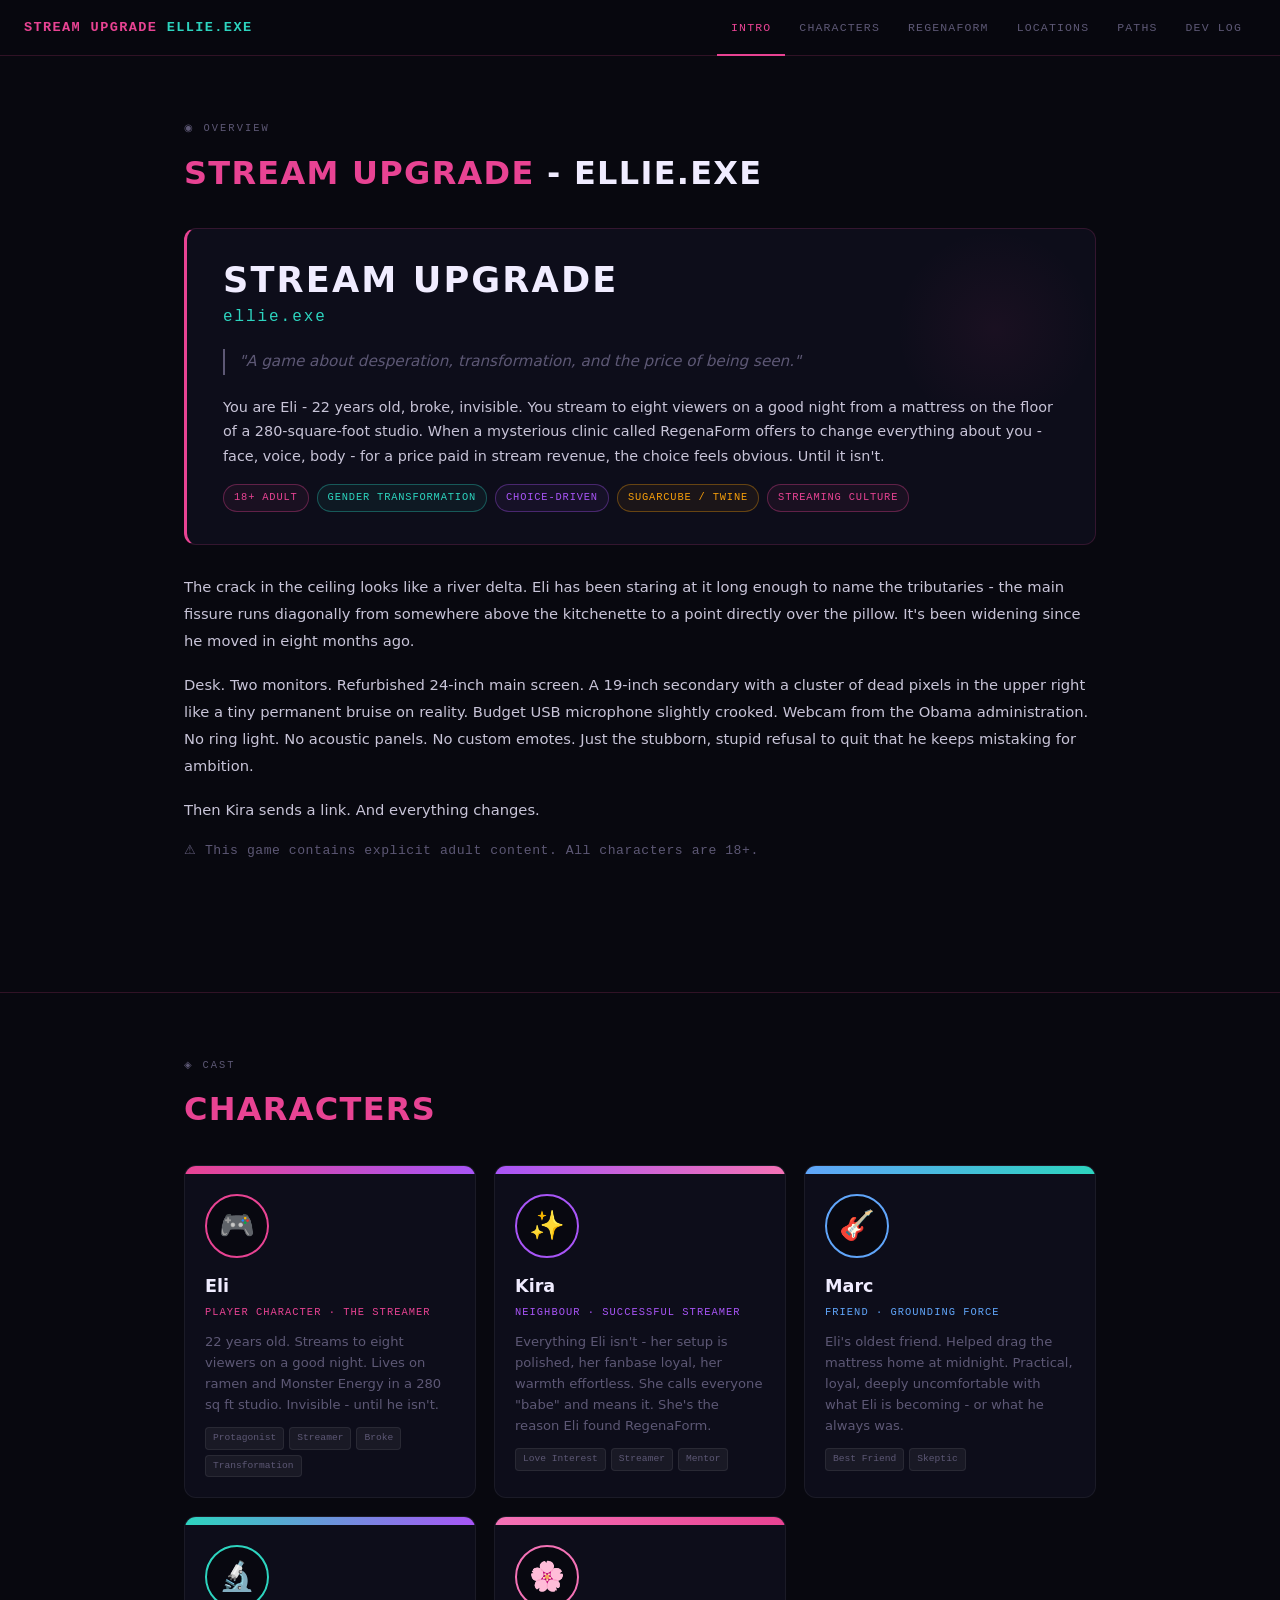
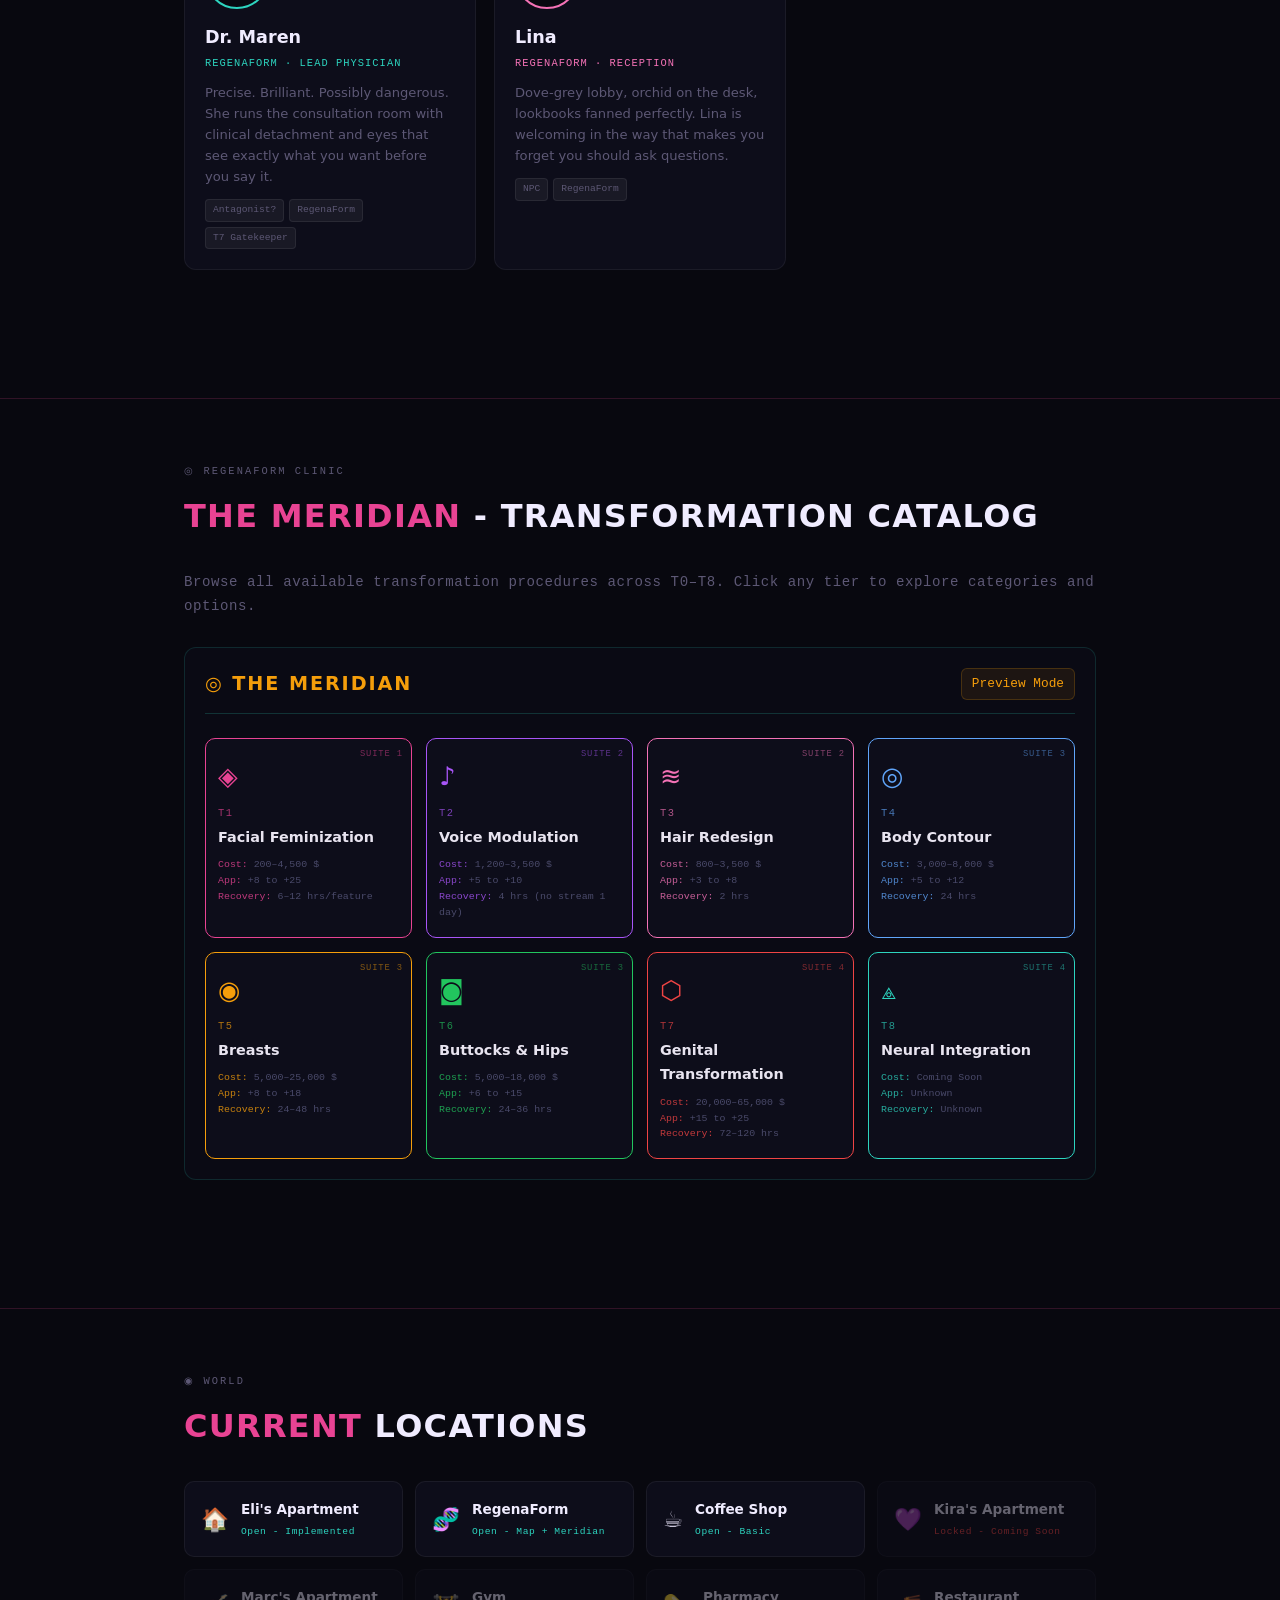
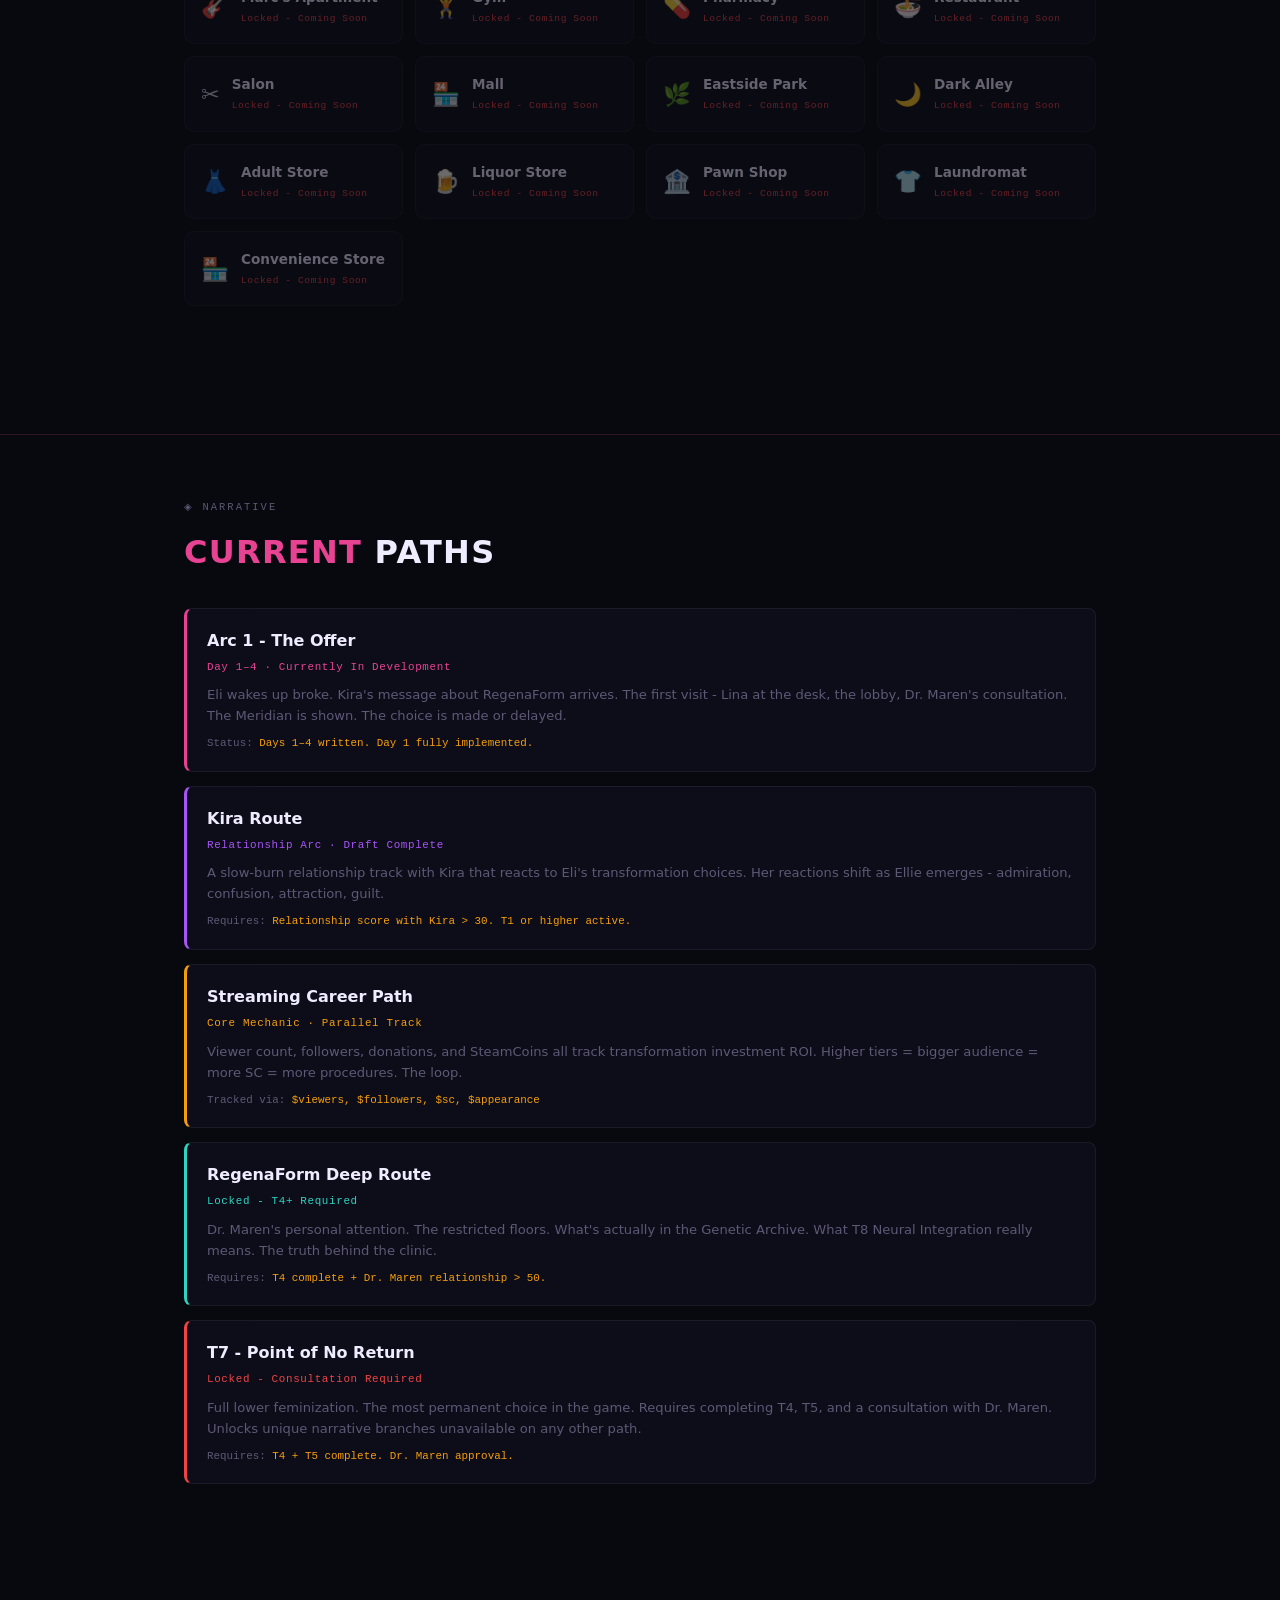
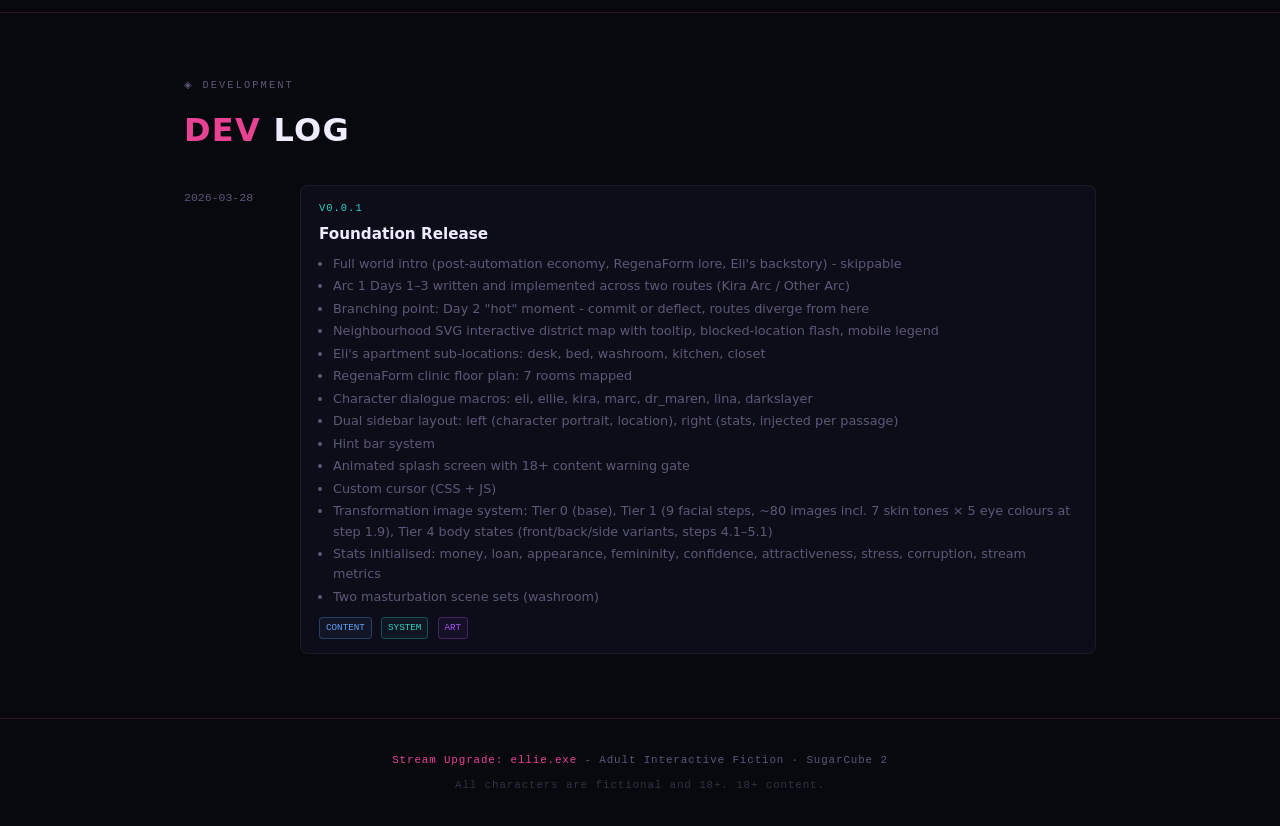
==== commit b15e7577: "all" ====
--- a/webpage/index.html
+++ b/webpage/index.html
@@ -777,90 +777,29 @@
   <div class="devlog-list">
 
     <div class="devlog-entry">
-      <div class="devlog-date">2026-03-26</div>
+      <div class="devlog-date">2026-03-28</div>
       <div class="devlog-body">
-        <div class="devlog-version">v0.4.1</div>
-        <div class="devlog-title">Meridian Catalog + Companion Page</div>
+        <div class="devlog-version">v0.0.1</div>
+        <div class="devlog-title">Foundation Release</div>
         <ul class="devlog-notes">
-          <li>Full 3-level transformation catalog in The Meridian (T0–T8, all categories)</li>
-          <li>RegenaForm SVG floor plan map with interactive rooms</li>
-          <!-- <li>Fixed <<script>> passagedisplay timing bug in The Meridian</li> -->
-          <li>Companion webpage (this page) created</li>
-        </ul>
-        <span class="devlog-tag dt-content">Content</span>
-        <span class="devlog-tag dt-system">System</span>
-        <span class="devlog-tag dt-fix">Fix</span>
-      </div>
-    </div>
-
-    <div class="devlog-entry">
-      <div class="devlog-date">2026-03-24</div>
-      <div class="devlog-body">
-        <div class="devlog-version">v0.4.0</div>
-        <div class="devlog-title">Maps, Cursors, Sidebar Improvements</div>
-        <ul class="devlog-notes">
-          <li>Eli's apartment SVG floor plan map (bed, desk, kitchen, bathroom, closet, balcony)</li>
-          <li>Custom SVG arrow + hand cursors via CSS data URIs</li>
-          <li>Touch ripple effect for mobile</li>
-          <li>Sidebar mobile close-on-navigate fix</li>
-          <li>Femininity spectrum needle indicator (replaces fill bar)</li>
-          <li>Loan display added to real-life sidebar</li>
-        </ul>
-        <span class="devlog-tag dt-art">Art</span>
-        <span class="devlog-tag dt-system">System</span>
-        <span class="devlog-tag dt-fix">Fix</span>
-      </div>
-    </div>
-
-    <div class="devlog-entry">
-      <div class="devlog-date">2026-03-20</div>
-      <div class="devlog-body">
-        <div class="devlog-version">v0.3.0</div>
-        <div class="devlog-title">Neighbourhood Map + Character Macros</div>
-        <ul class="devlog-notes">
-          <li>Neighbourhood SVG interactive map with all 17 locations</li>
-          <li>Mobile legend strip for map navigation</li>
-          <li>Character dialogue macros: eli, kira, marc, dr_maren, lina</li>
-          <li>Generic <<chat>> macro with procedural avatar generation</li>
-          <li>Location image styles with gradient fade</li>
-        </ul>
-        <span class="devlog-tag dt-content">Content</span>
-        <span class="devlog-tag dt-art">Art</span>
-        <span class="devlog-tag dt-system">System</span>
-      </div>
-    </div>
-
-    <div class="devlog-entry">
-      <div class="devlog-date">2026-03-10</div>
-      <div class="devlog-body">
-        <div class="devlog-version">v0.2.0</div>
-        <div class="devlog-title">Day 1 Complete + Streaming UI</div>
-        <ul class="devlog-notes">
-          <li>Day 1 passage fully written and implemented (~4,000 words)</li>
-          <li>Stream sidebar (viewers, followers, donations, SC)</li>
-          <li>Real-life sidebar (stats, appearance, mental state)</li>
-          <li>Splash screen with content warning</li>
-          <li>Transformation tier images (T1 facial variants, T4 body states)</li>
+          <li>Full world intro (post-automation economy, RegenaForm lore, Eli's backstory) - skippable</li>
+          <li>Arc 1 Days 1–3 written and implemented across two routes (Kira Arc / Other Arc)</li>
+          <li>Branching point: Day 2 "hot" moment - commit or deflect, routes diverge from here</li>
+          <li>Neighbourhood SVG interactive district map with tooltip, blocked-location flash, mobile legend</li>
+          <li>Eli's apartment sub-locations: desk, bed, washroom, kitchen, closet</li>
+          <li>RegenaForm clinic floor plan: 7 rooms mapped</li>
+          <li>Character dialogue macros: eli, ellie, kira, marc, dr_maren, lina, darkslayer</li>
+          <li>Dual sidebar layout: left (character portrait, location), right (stats, injected per passage)</li>
+          <li>Hint bar system</li>
+          <li>Animated splash screen with 18+ content warning gate</li>
+          <li>Custom cursor (CSS + JS)</li>
+          <li>Transformation image system: Tier 0 (base), Tier 1 (9 facial steps, ~80 images incl. 7 skin tones × 5 eye colours at step 1.9), Tier 4 body states (front/back/side variants, steps 4.1–5.1)</li>
+          <li>Stats initialised: money, loan, appearance, femininity, confidence, attractiveness, stress, corruption, stream metrics</li>
+          <li>Two masturbation scene sets (washroom)</li>
         </ul>
         <span class="devlog-tag dt-content">Content</span>
         <span class="devlog-tag dt-system">System</span>
         <span class="devlog-tag dt-art">Art</span>
-      </div>
-    </div>
-
-    <div class="devlog-entry">
-      <div class="devlog-date">2026-02-28</div>
-      <div class="devlog-body">
-        <div class="devlog-version">v0.1.0</div>
-        <div class="devlog-title">Project Foundation</div>
-        <ul class="devlog-notes">
-          <li>SugarCube 2 project scaffold</li>
-          <li>Core CSS design system (dark theme, pink/teal/purple palette)</li>
-          <li>Game design document finalised (8 transformation tiers)</li>
-          <li>Character concept and narrative outline</li>
-        </ul>
-        <span class="devlog-tag dt-system">System</span>
-        <span class="devlog-tag dt-content">Content</span>
       </div>
     </div>
 
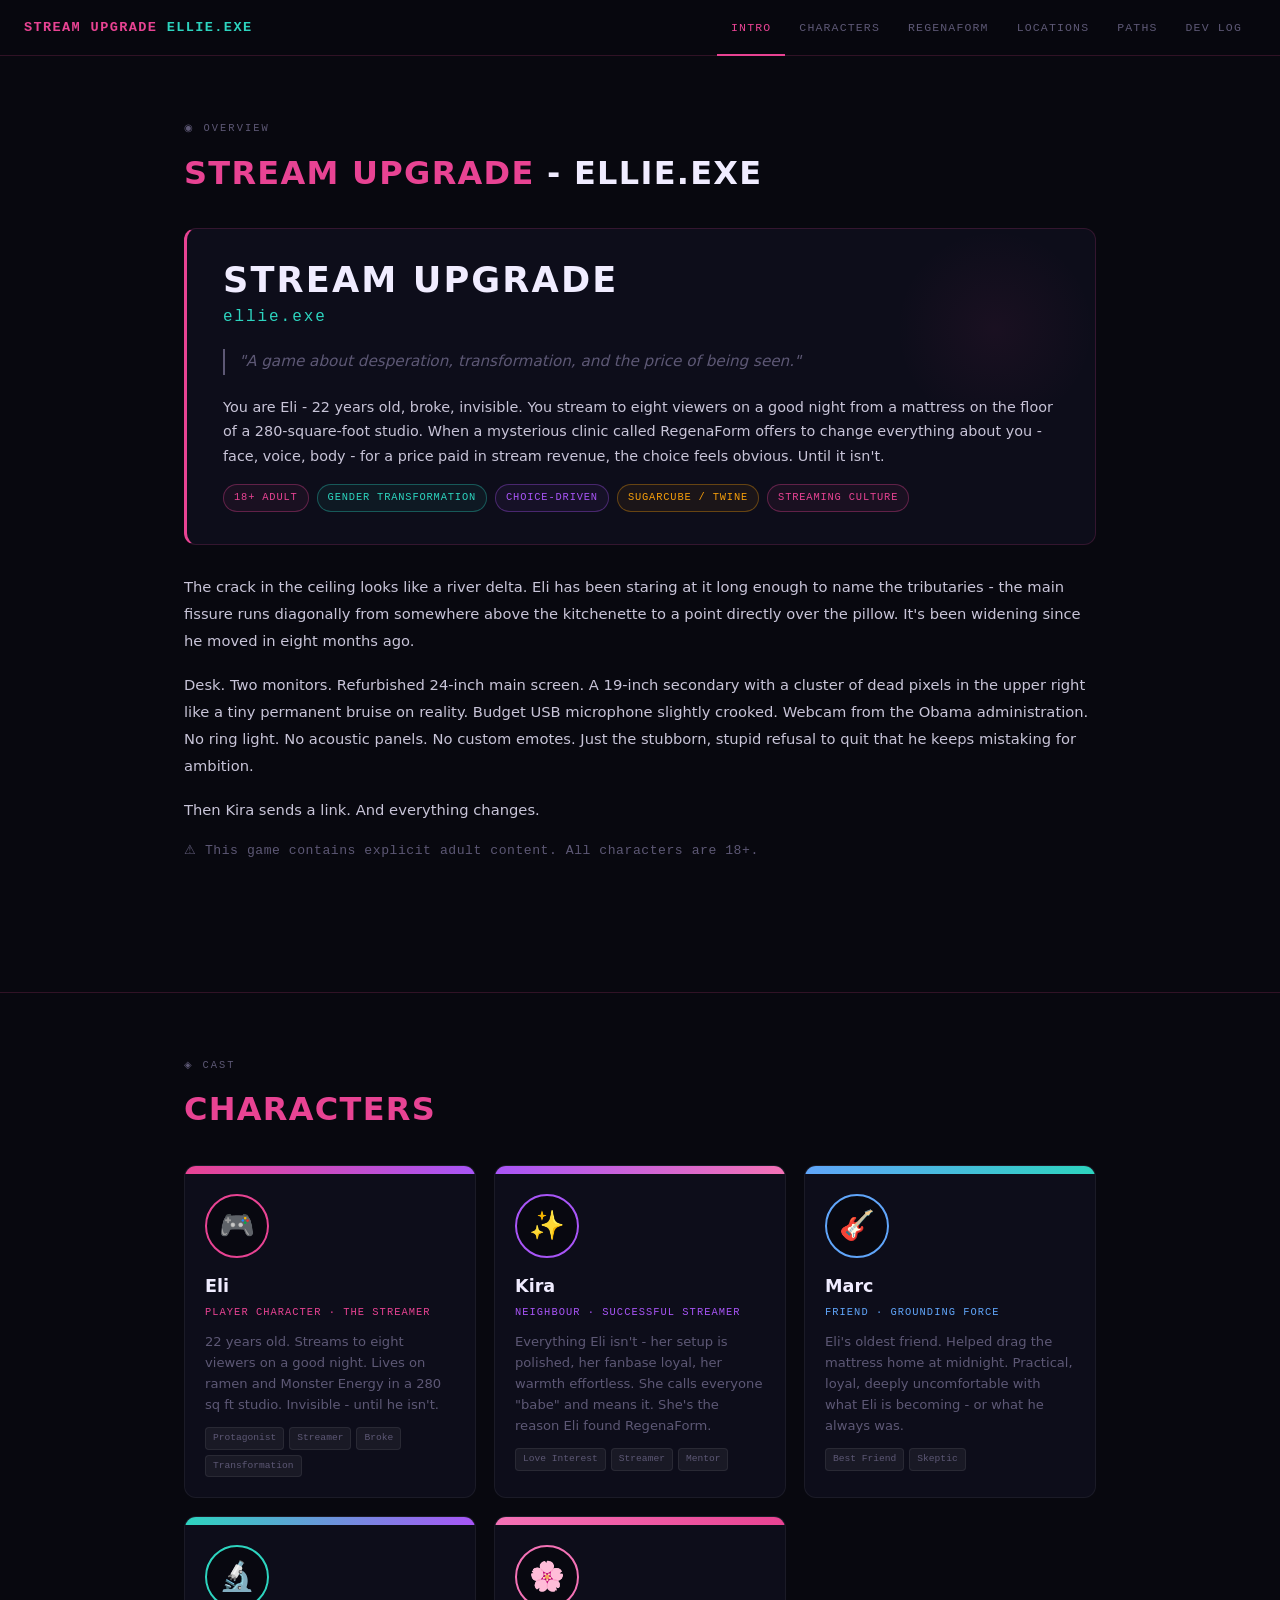
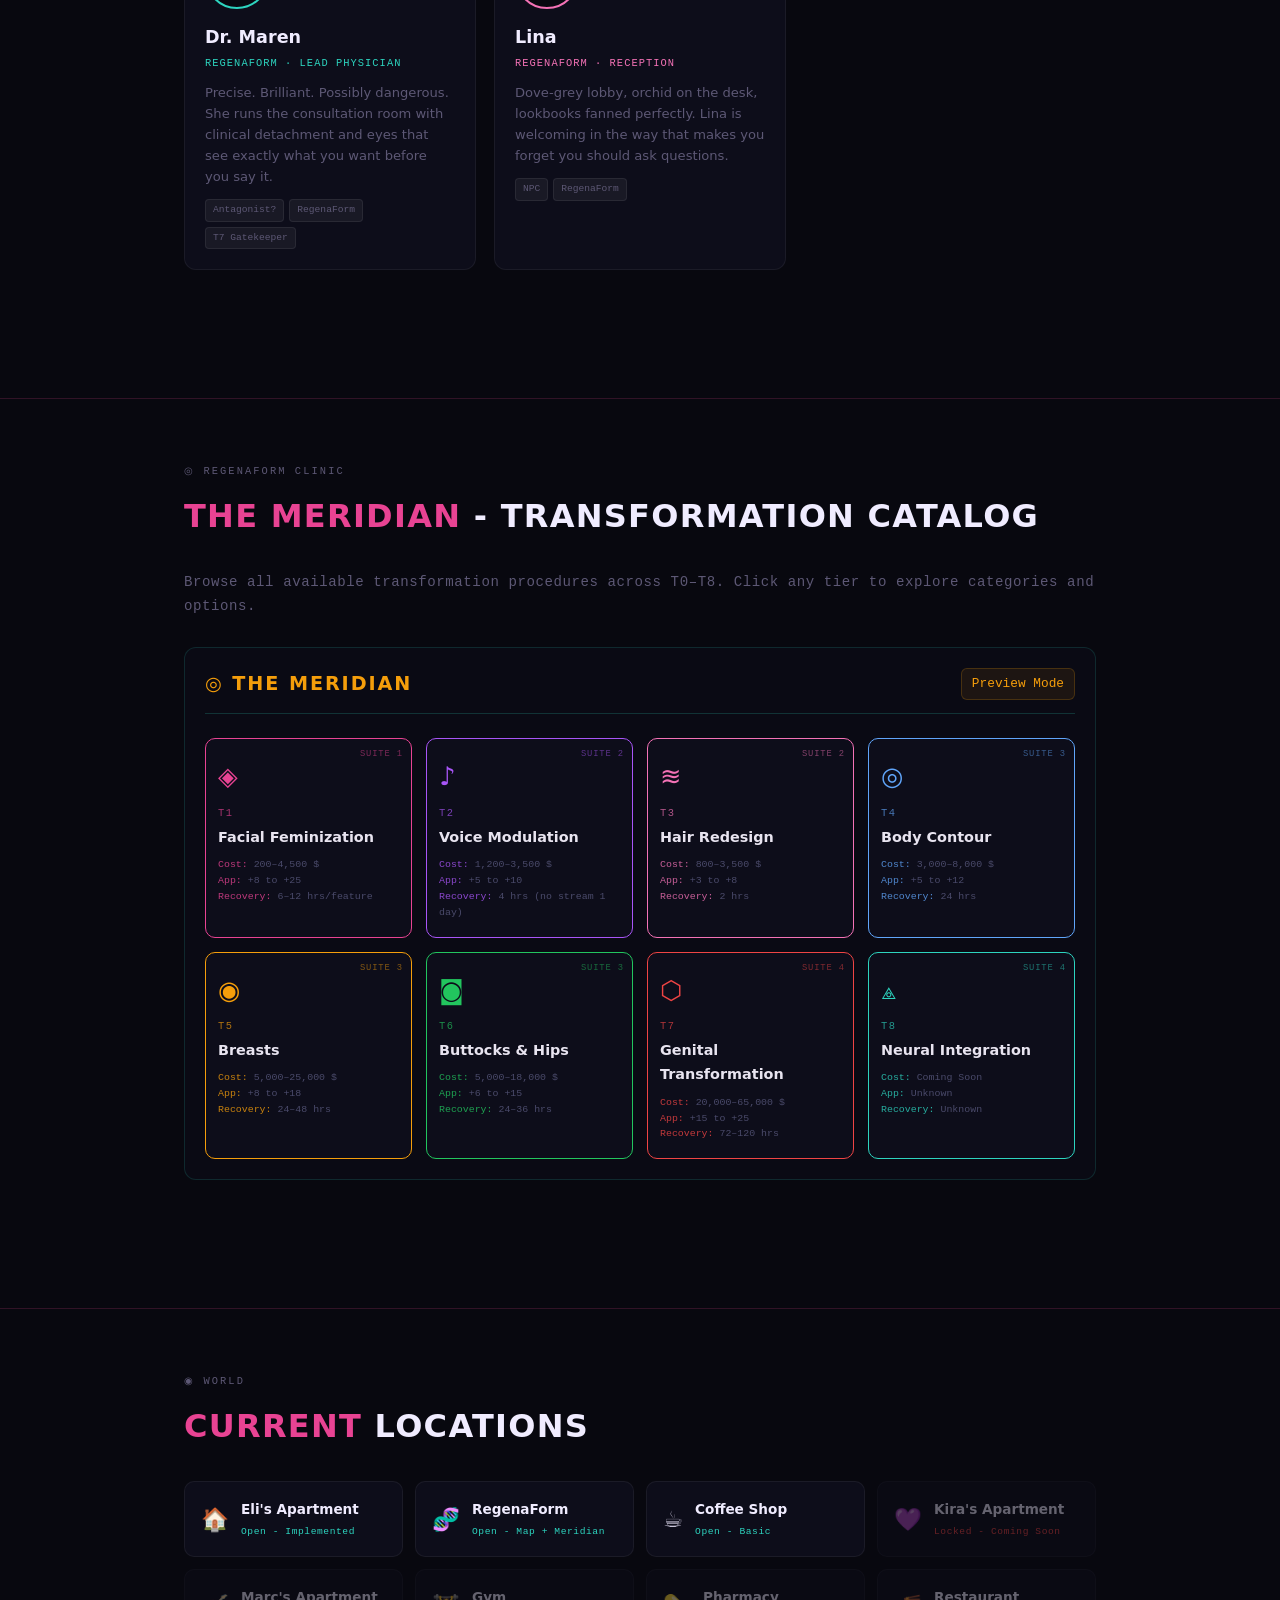
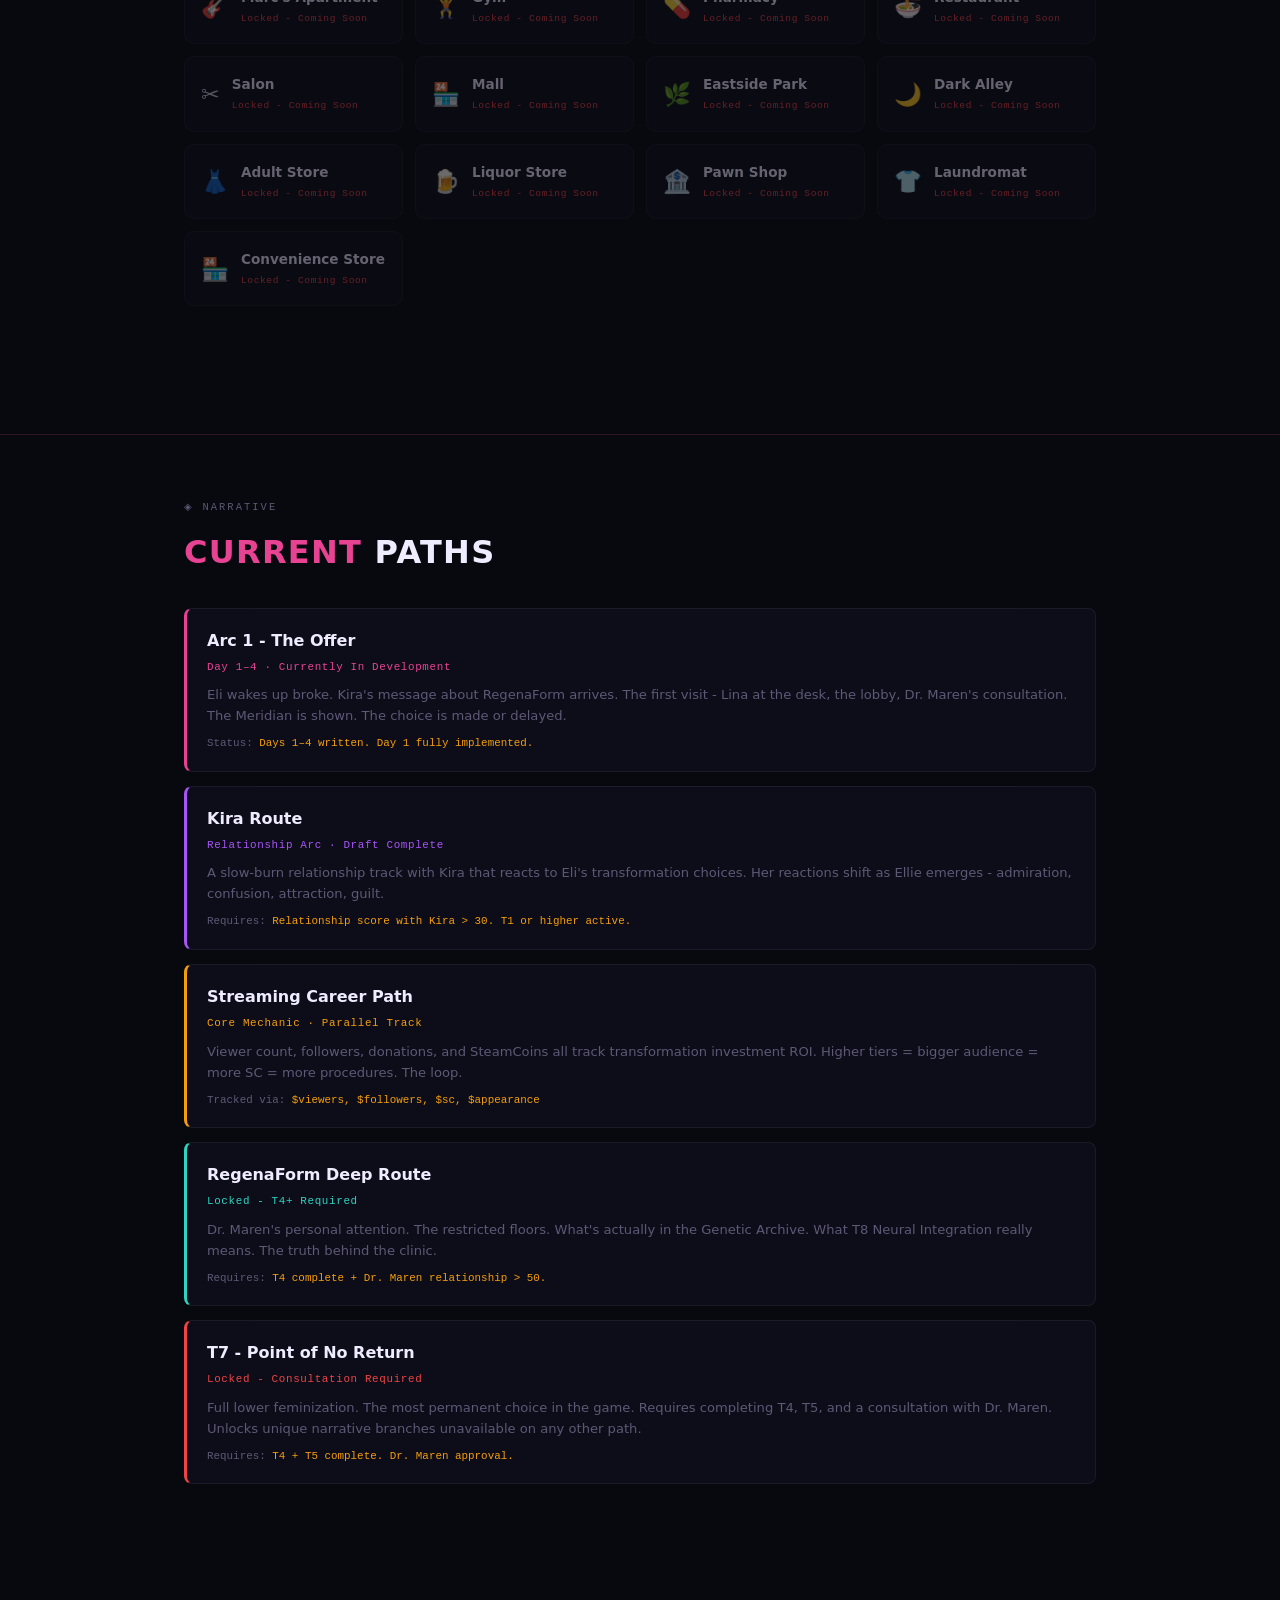
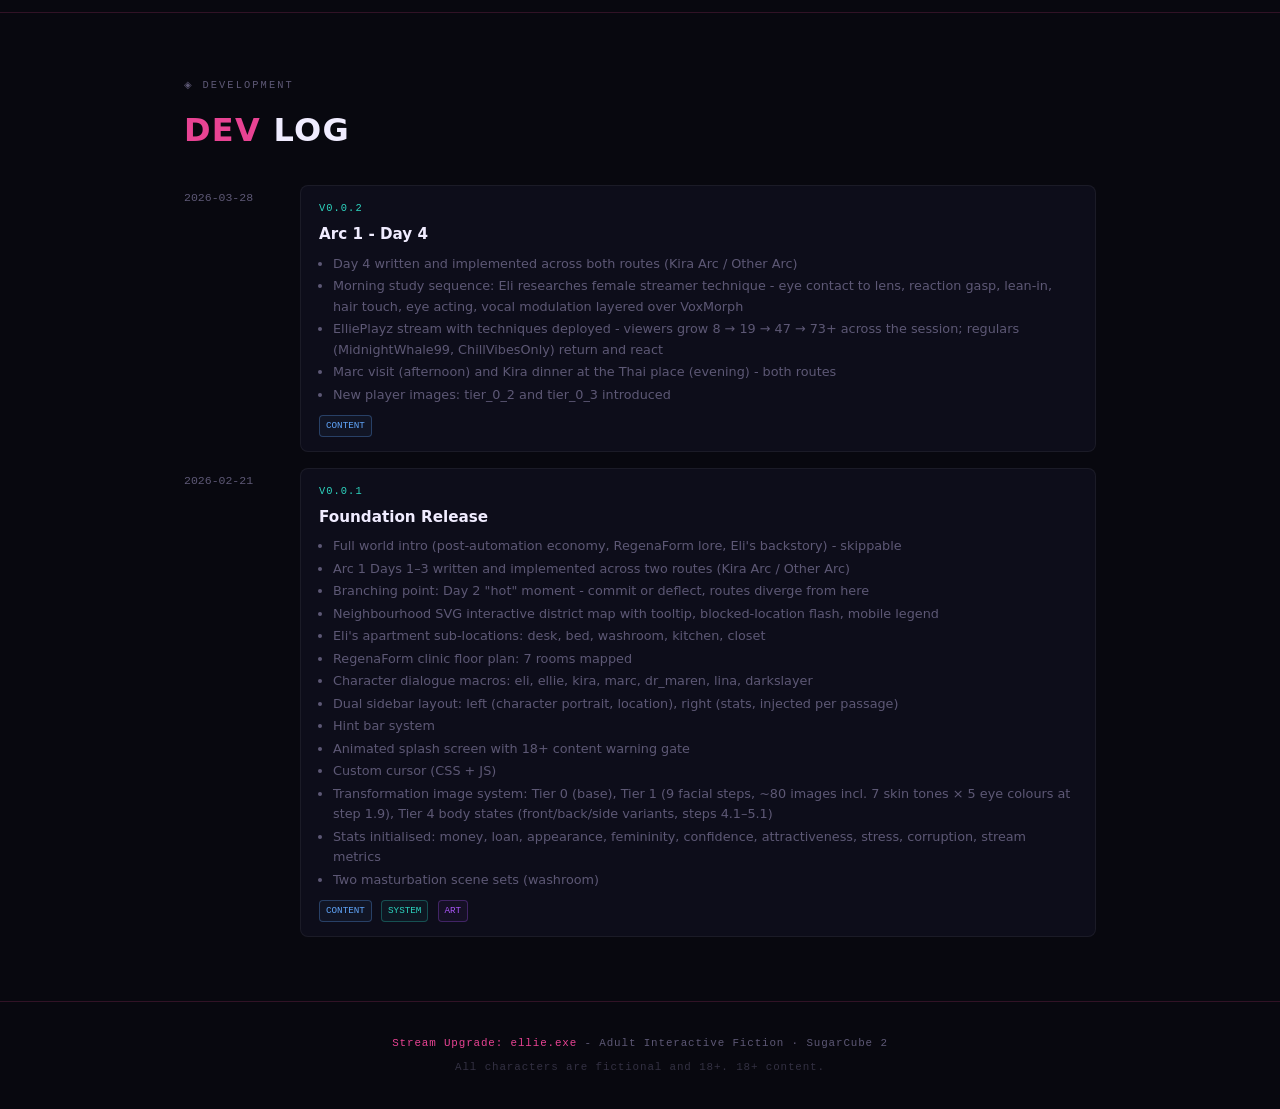
==== commit 11eaca5d: "changes" ====
--- a/webpage/index.html
+++ b/webpage/index.html
@@ -778,6 +778,22 @@
 
     <div class="devlog-entry">
       <div class="devlog-date">2026-03-28</div>
+      <div class="devlog-body">
+        <div class="devlog-version">v0.0.2</div>
+        <div class="devlog-title">Arc 1 - Day 4</div>
+        <ul class="devlog-notes">
+          <li>Day 4 written and implemented across both routes (Kira Arc / Other Arc)</li>
+          <li>Morning study sequence: Eli researches female streamer technique - eye contact to lens, reaction gasp, lean-in, hair touch, eye acting, vocal modulation layered over VoxMorph</li>
+          <li>ElliePlayz stream with techniques deployed - viewers grow 8 → 19 → 47 → 73+ across the session; regulars (MidnightWhale99, ChillVibesOnly) return and react</li>
+          <li>Marc visit (afternoon) and Kira dinner at the Thai place (evening) - both routes</li>
+          <li>New player images: tier_0_2 and tier_0_3 introduced</li>
+        </ul>
+        <span class="devlog-tag dt-content">Content</span>
+      </div>
+    </div>
+
+    <div class="devlog-entry">
+      <div class="devlog-date">2026-02-21</div>
       <div class="devlog-body">
         <div class="devlog-version">v0.0.1</div>
         <div class="devlog-title">Foundation Release</div>
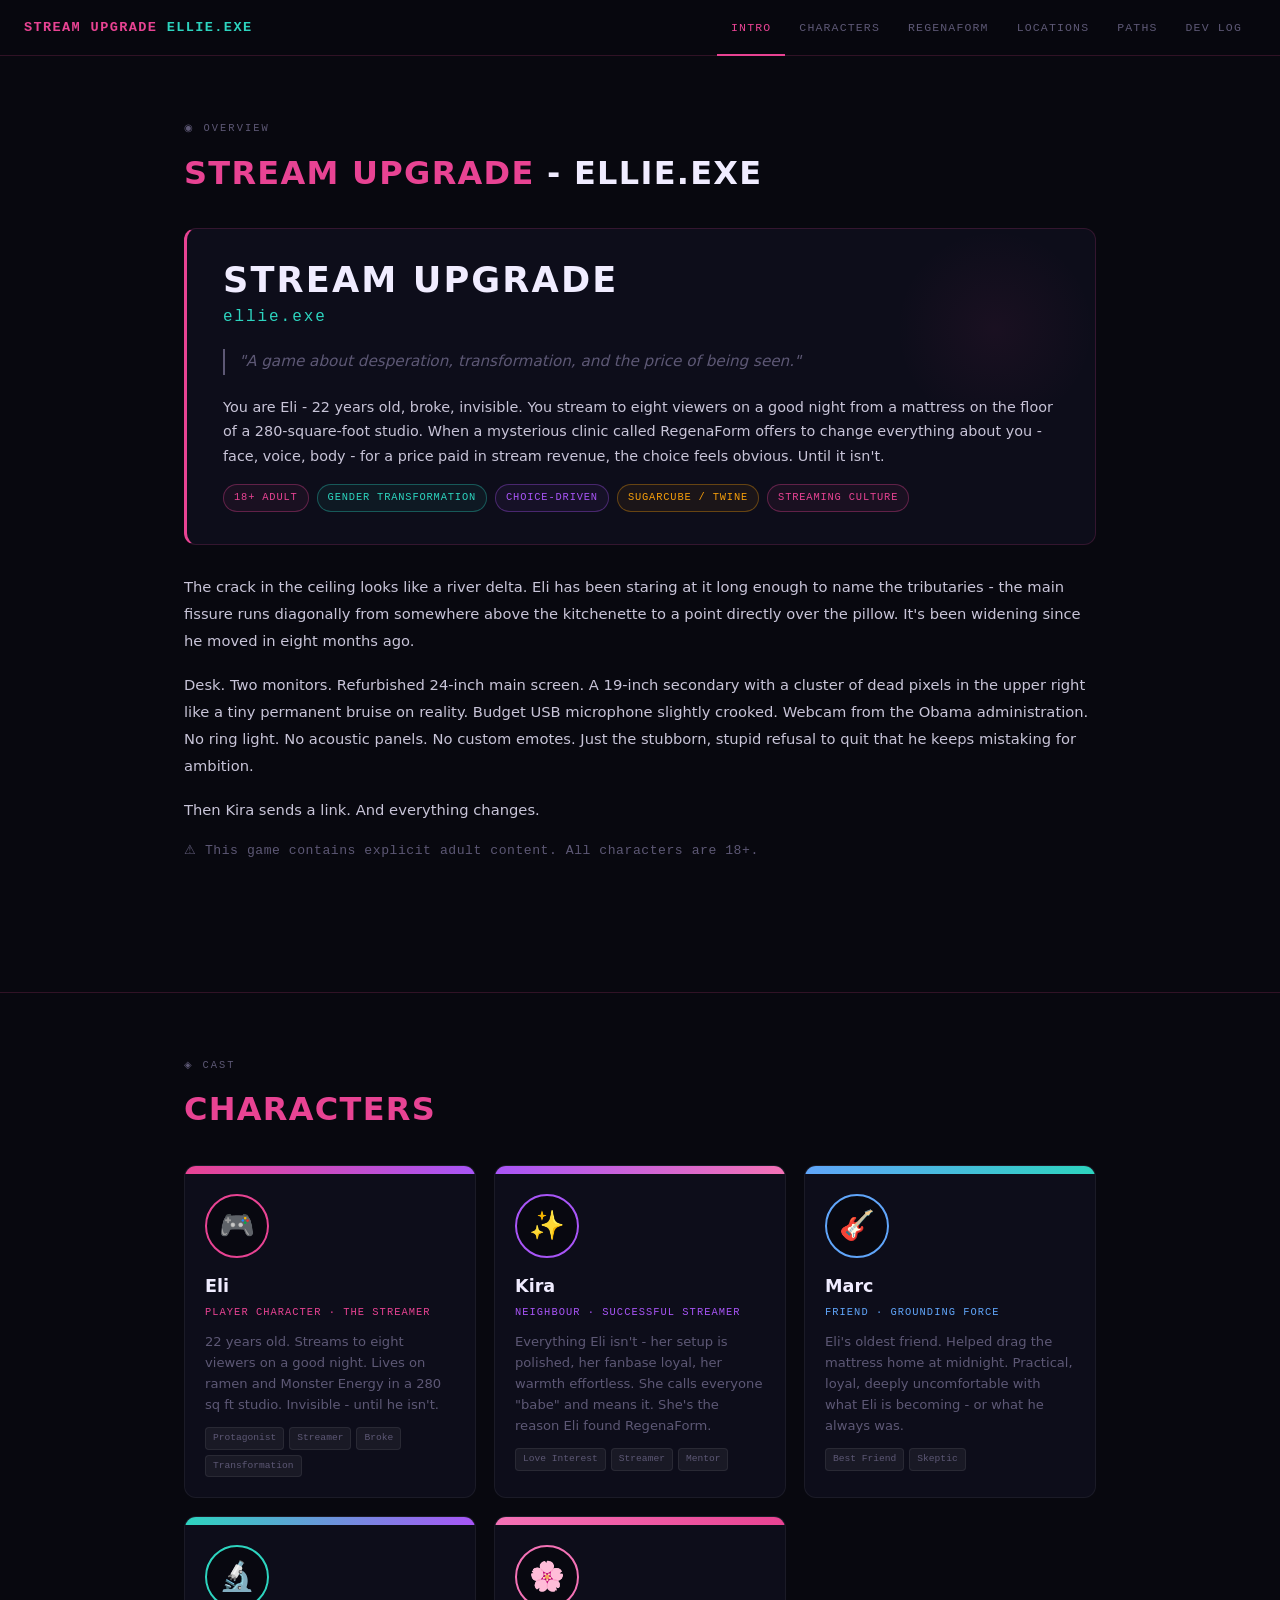
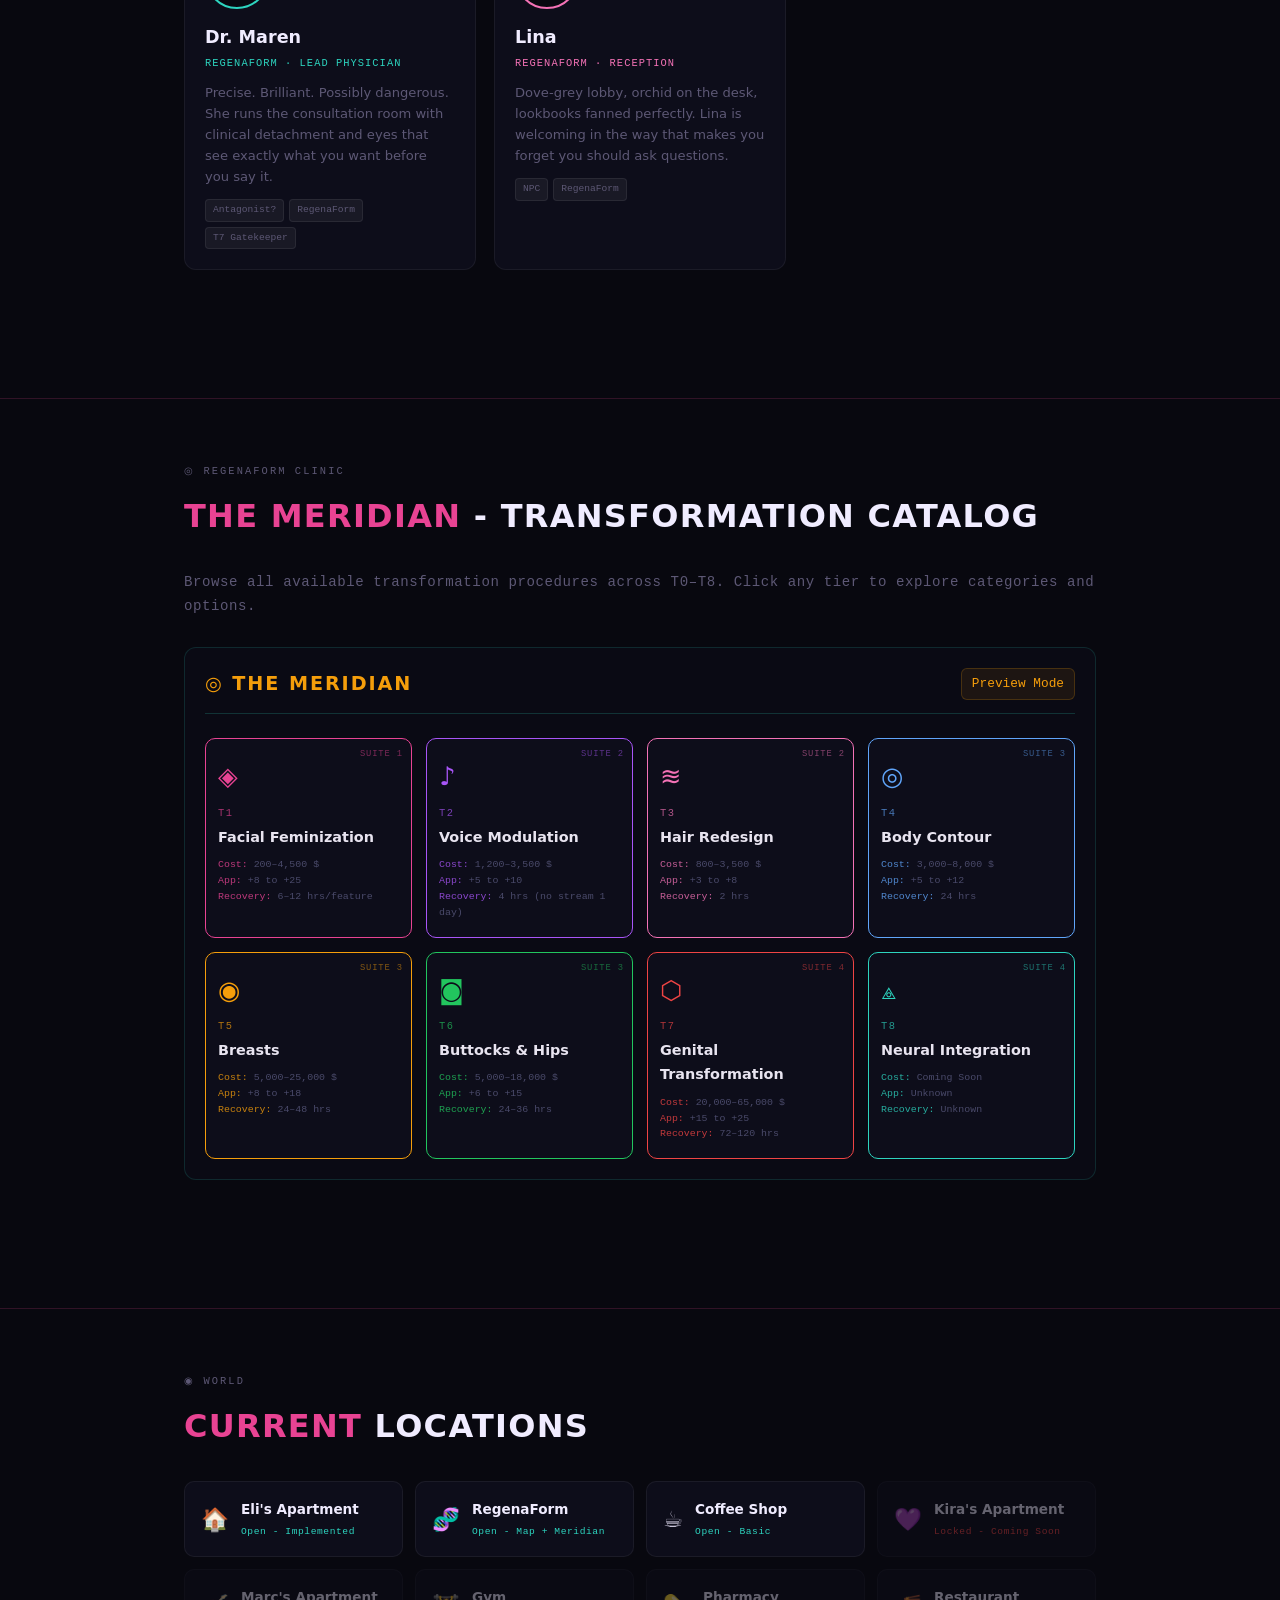
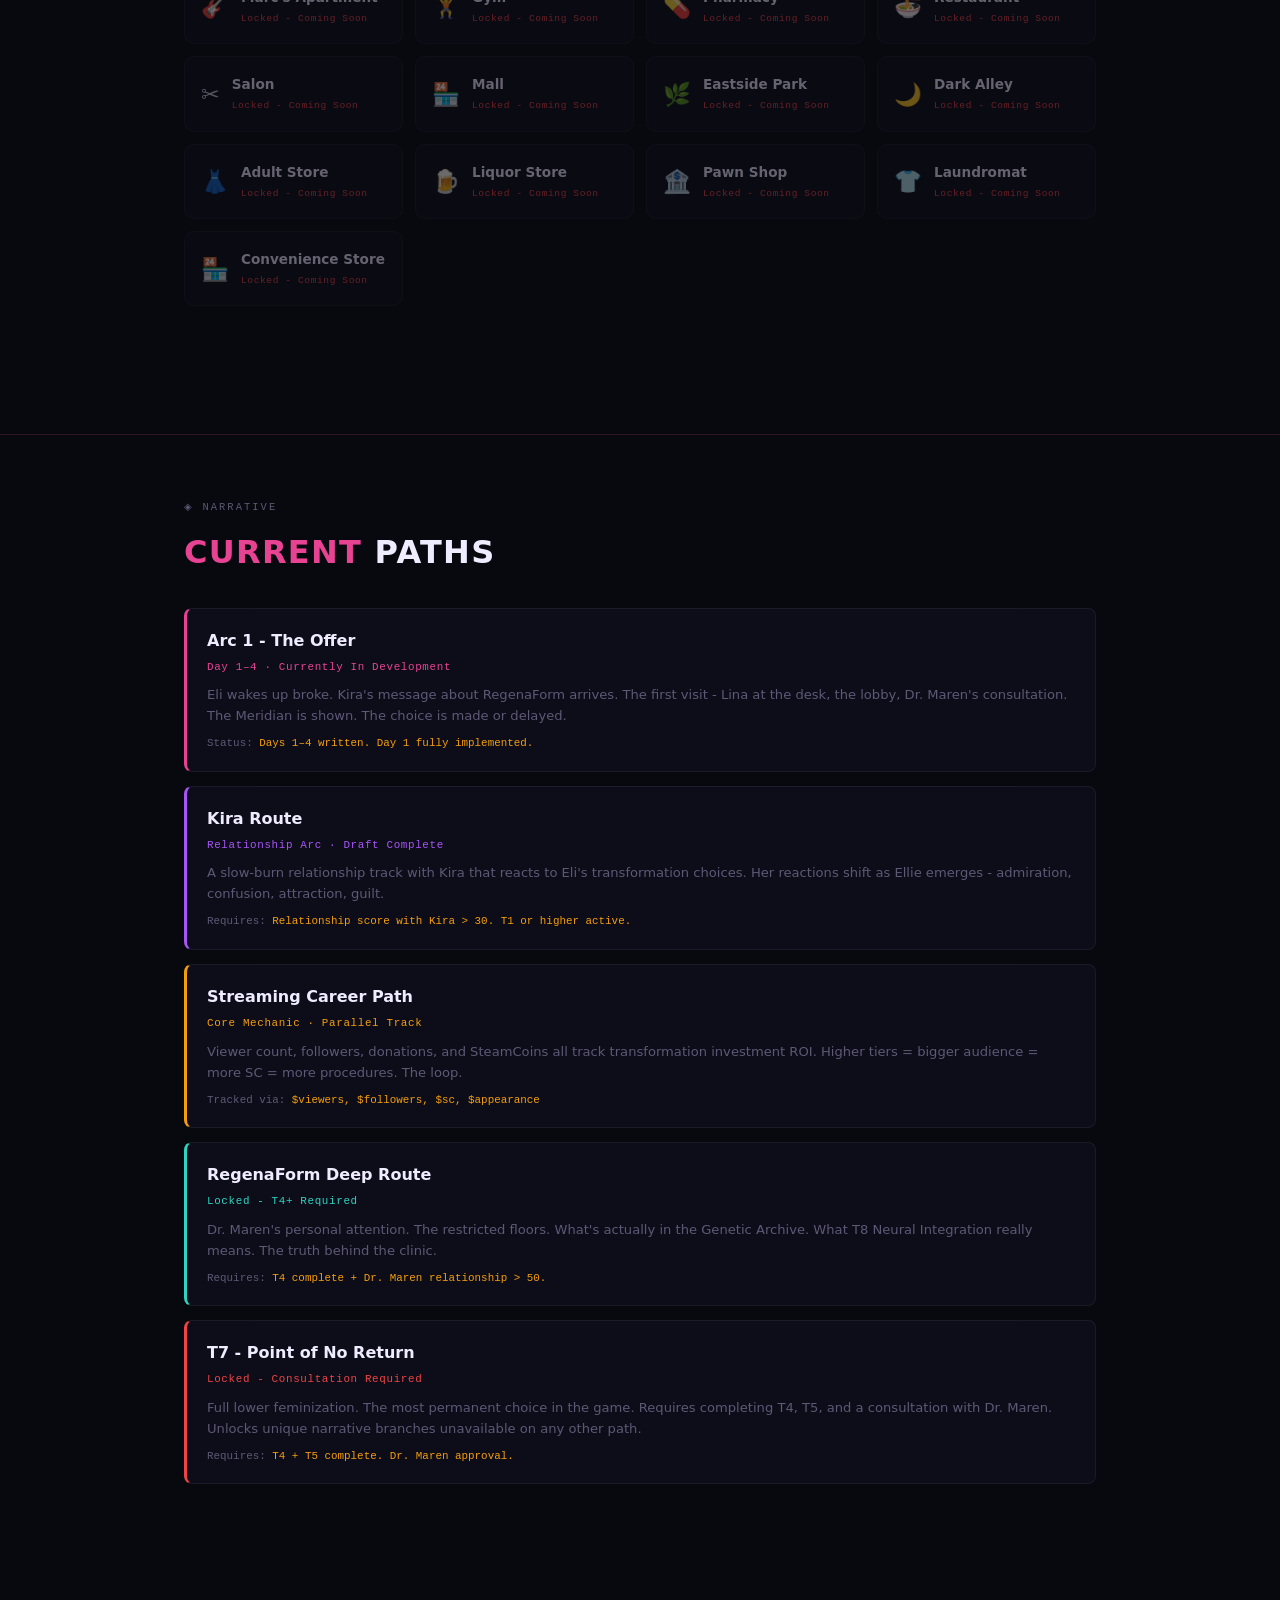
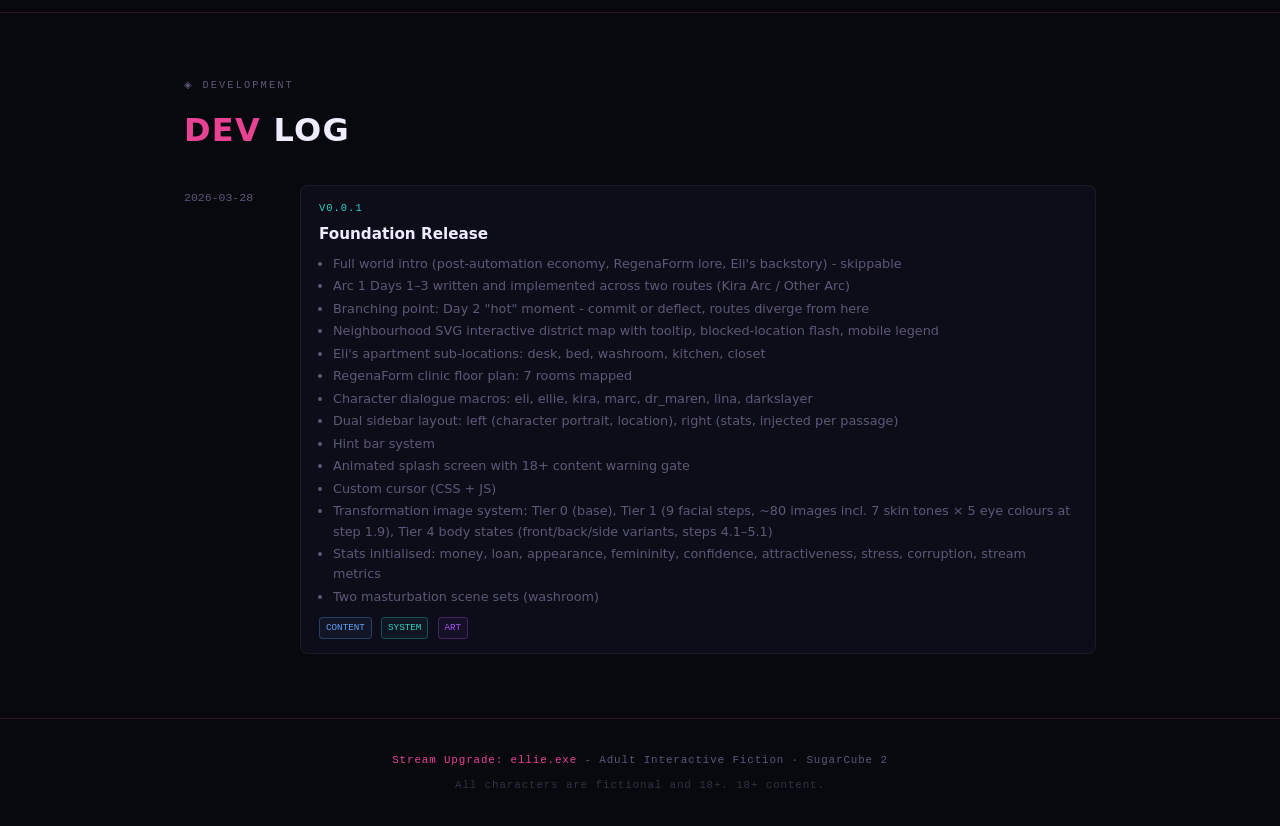
==== commit 6a8f0d01: "Merge branch 'v0.0.1' into v0.0.2" ====
--- a/webpage/index.html
+++ b/webpage/index.html
@@ -778,22 +778,6 @@
 
     <div class="devlog-entry">
       <div class="devlog-date">2026-03-28</div>
-      <div class="devlog-body">
-        <div class="devlog-version">v0.0.2</div>
-        <div class="devlog-title">Arc 1 - Day 4</div>
-        <ul class="devlog-notes">
-          <li>Day 4 written and implemented across both routes (Kira Arc / Other Arc)</li>
-          <li>Morning study sequence: Eli researches female streamer technique - eye contact to lens, reaction gasp, lean-in, hair touch, eye acting, vocal modulation layered over VoxMorph</li>
-          <li>ElliePlayz stream with techniques deployed - viewers grow 8 → 19 → 47 → 73+ across the session; regulars (MidnightWhale99, ChillVibesOnly) return and react</li>
-          <li>Marc visit (afternoon) and Kira dinner at the Thai place (evening) - both routes</li>
-          <li>New player images: tier_0_2 and tier_0_3 introduced</li>
-        </ul>
-        <span class="devlog-tag dt-content">Content</span>
-      </div>
-    </div>
-
-    <div class="devlog-entry">
-      <div class="devlog-date">2026-02-21</div>
       <div class="devlog-body">
         <div class="devlog-version">v0.0.1</div>
         <div class="devlog-title">Foundation Release</div>
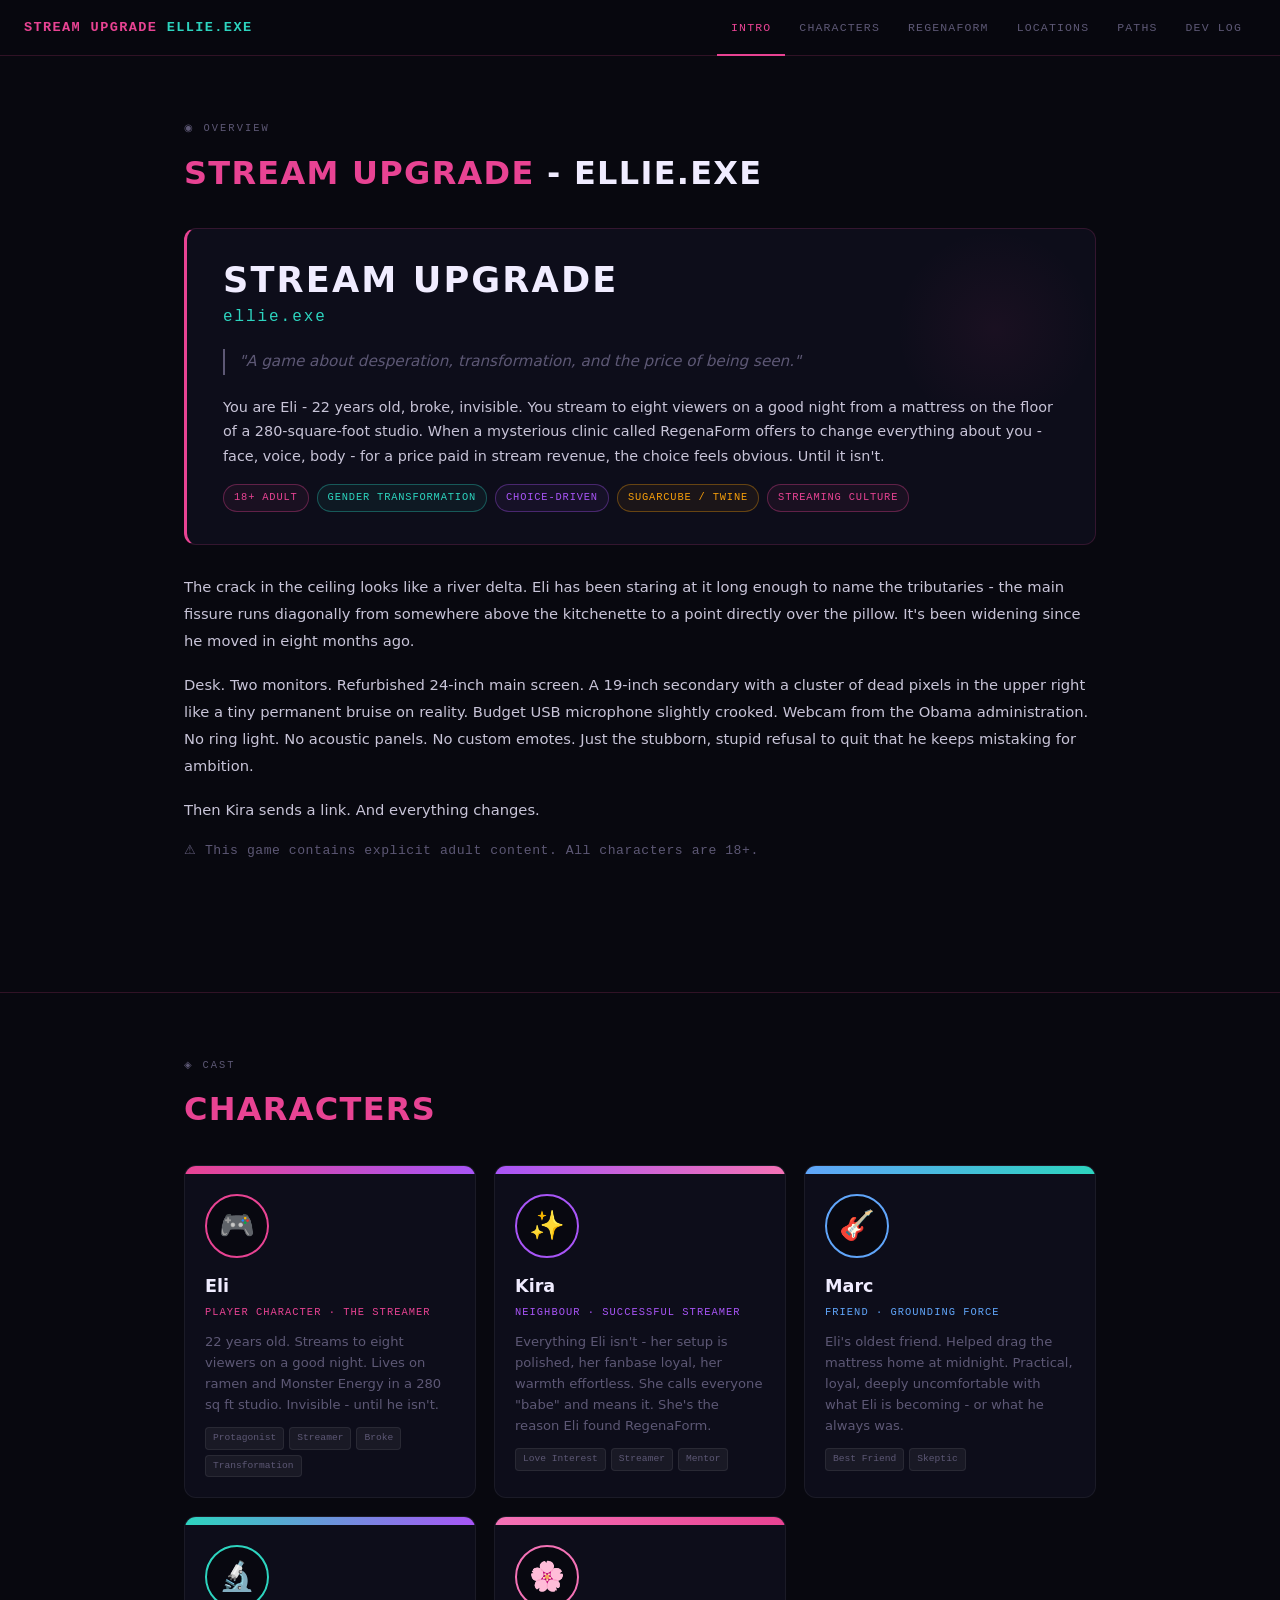
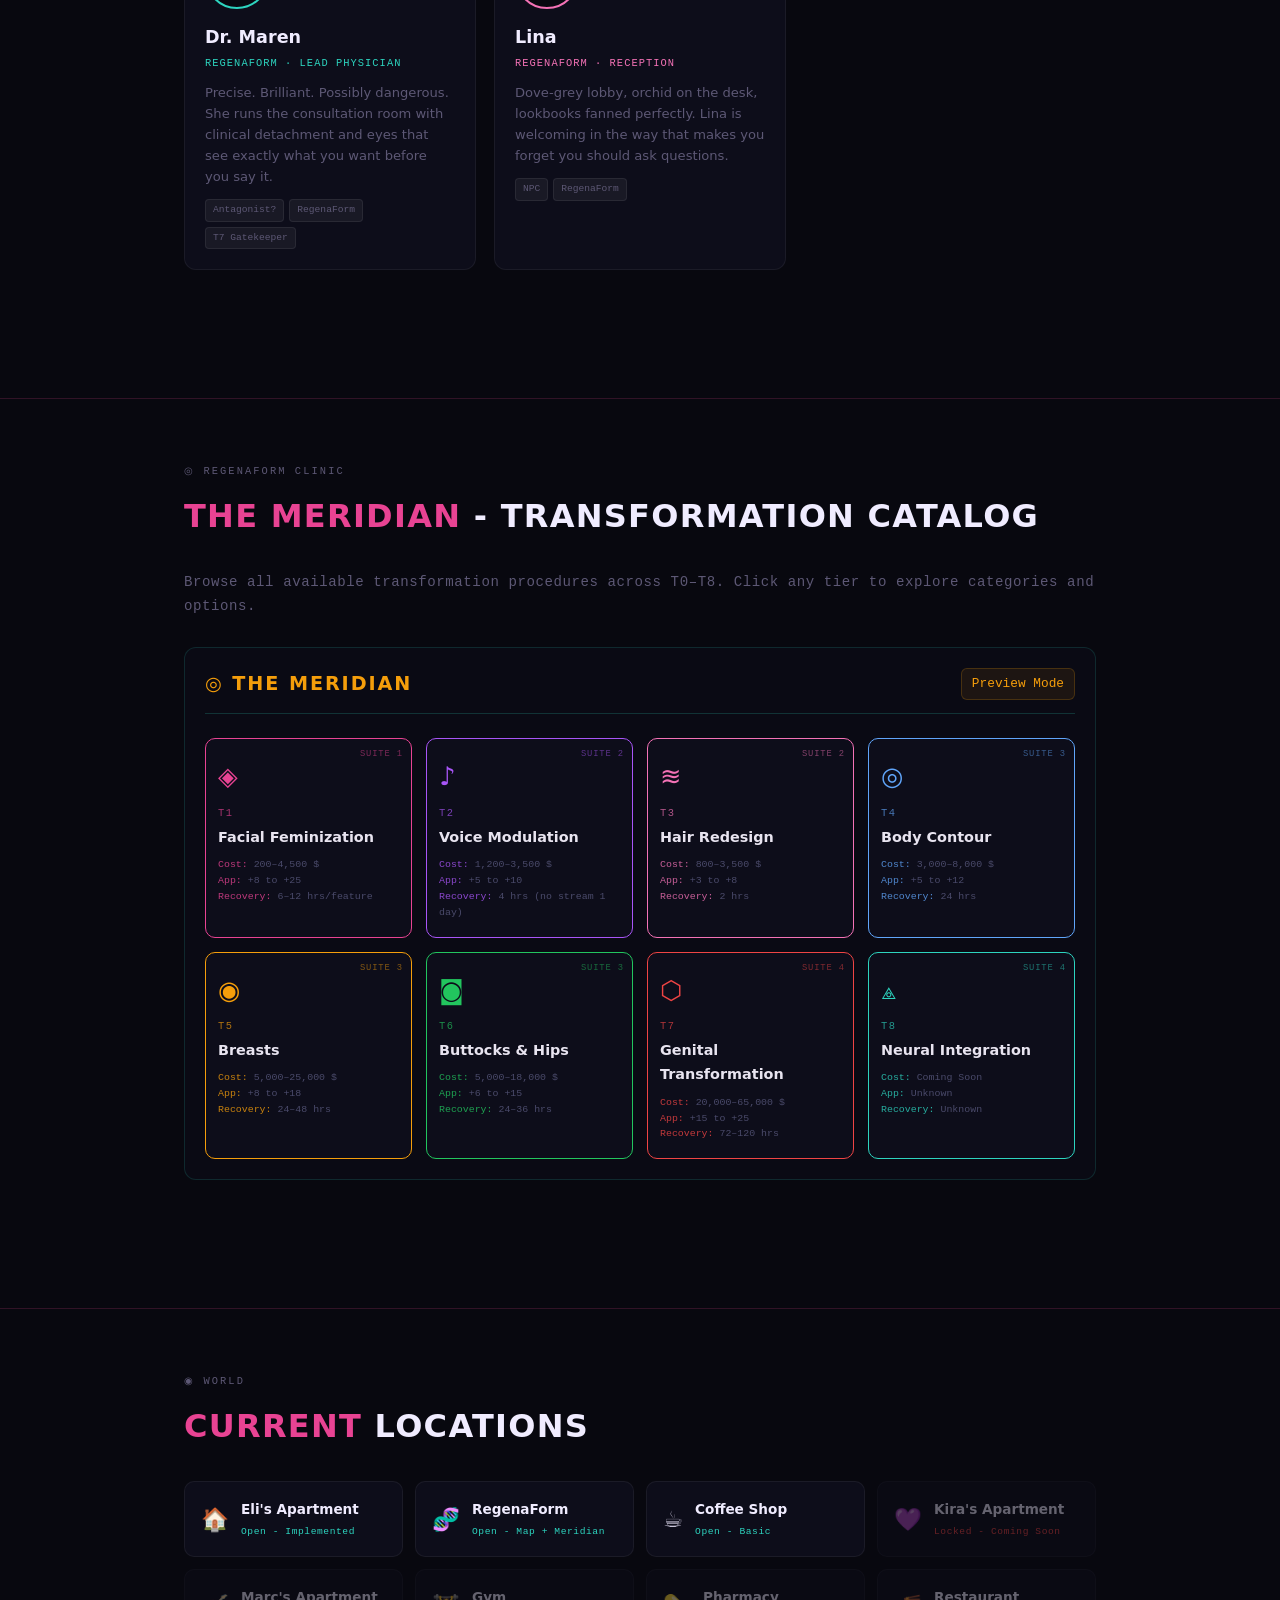
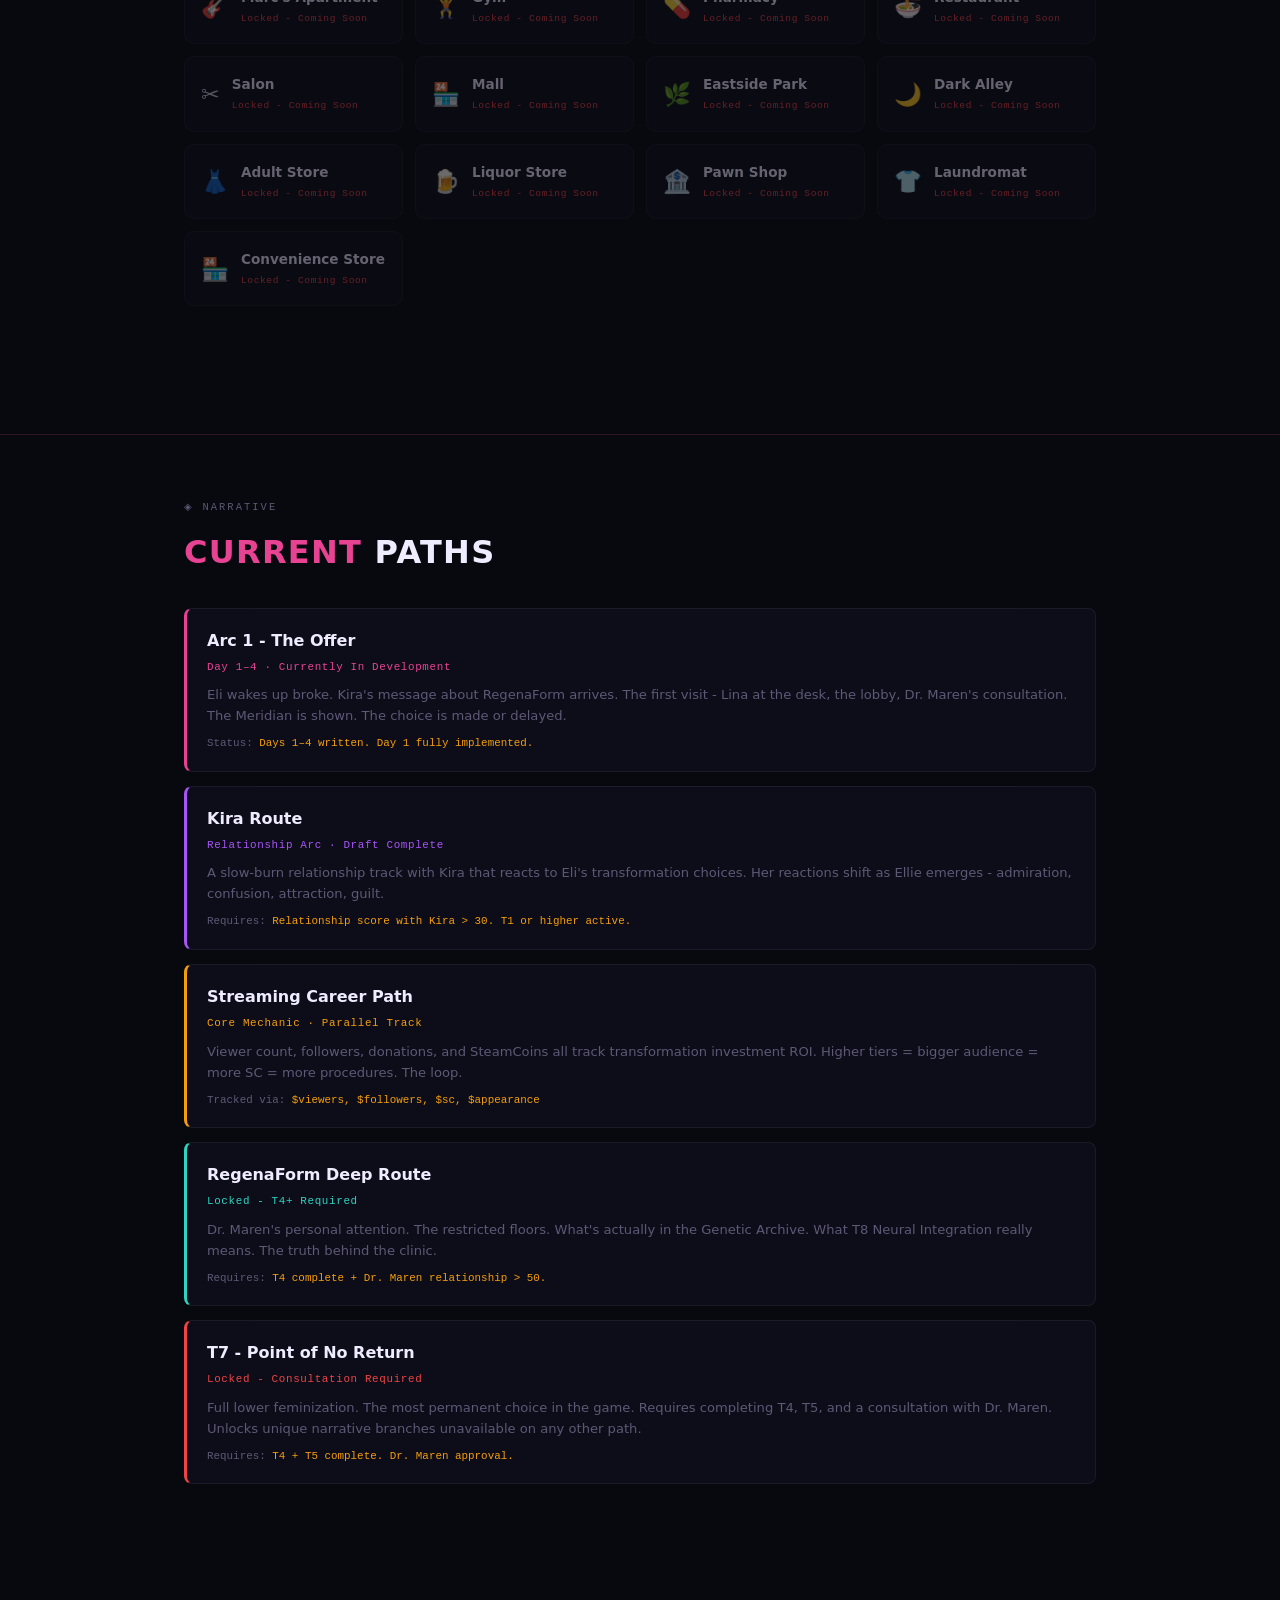
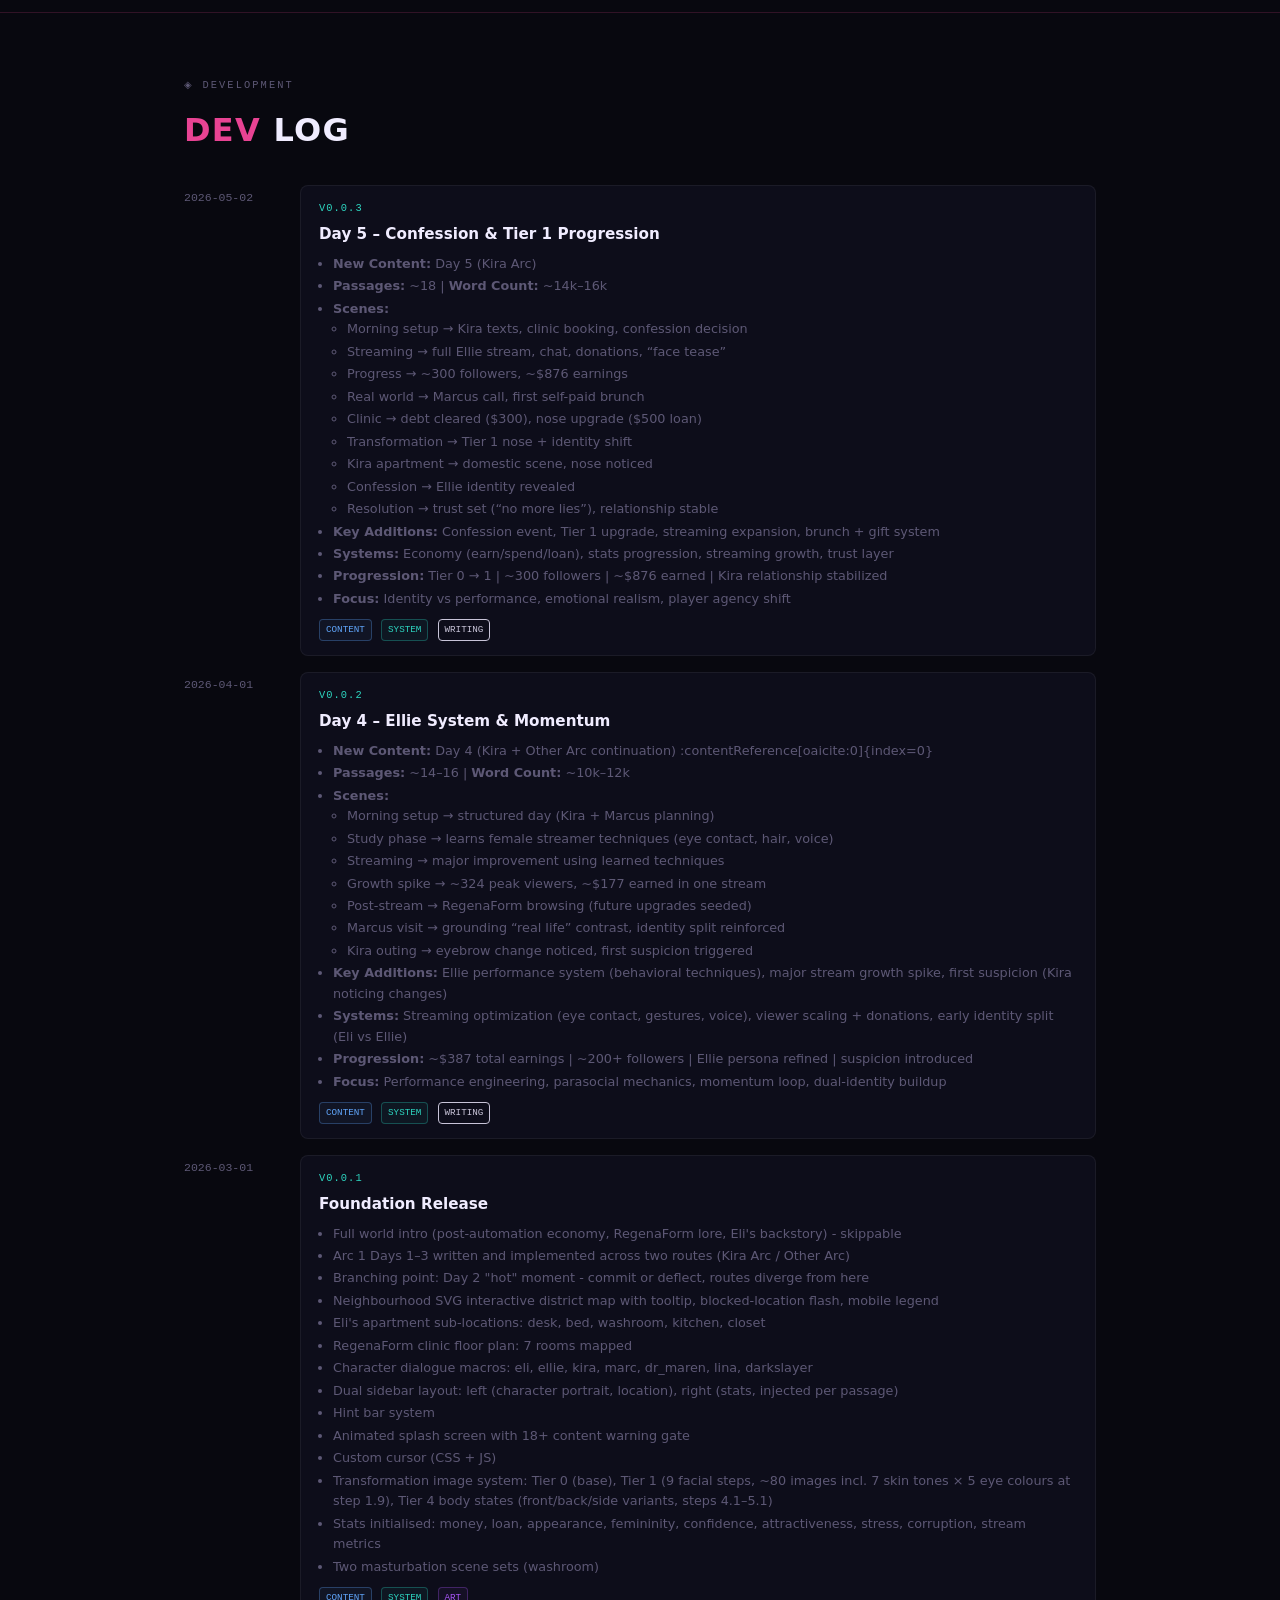
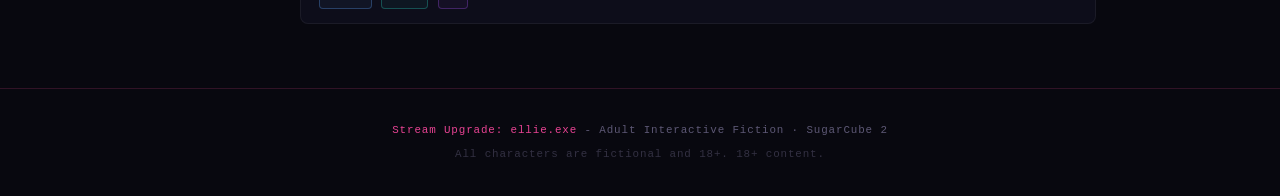
==== commit 64c2bcab: "v0.0.3" ====
--- a/webpage/index.html
+++ b/webpage/index.html
@@ -777,7 +777,84 @@
   <div class="devlog-list">
 
     <div class="devlog-entry">
-      <div class="devlog-date">2026-03-28</div>
+      <div class="devlog-date">2026-05-02</div>
+      <div class="devlog-body">
+        <div class="devlog-version">v0.0.3</div>
+        <div class="devlog-title">Day 5 – Confession & Tier 1 Progression</div>
+        <ul class="devlog-notes">
+          
+          <li><b>New Content:</b> Day 5 (Kira Arc)</li>
+          <li><b>Passages:</b> ~18 | <b>Word Count:</b> ~14k–16k</li>
+    
+          <li><b>Scenes:</b>
+            <ul>
+              <li>Morning setup → Kira texts, clinic booking, confession decision</li>
+              <li>Streaming → full Ellie stream, chat, donations, “face tease”</li>
+              <li>Progress → ~300 followers, ~$876 earnings</li>
+              <li>Real world → Marcus call, first self-paid brunch</li>
+              <li>Clinic → debt cleared ($300), nose upgrade ($500 loan)</li>
+              <li>Transformation → Tier 1 nose + identity shift</li>
+              <li>Kira apartment → domestic scene, nose noticed</li>
+              <li>Confession → Ellie identity revealed</li>
+              <li>Resolution → trust set (“no more lies”), relationship stable</li>
+            </ul>
+          </li>
+    
+          <li><b>Key Additions:</b> Confession event, Tier 1 upgrade, streaming expansion, brunch + gift system</li>
+    
+          <li><b>Systems:</b> Economy (earn/spend/loan), stats progression, streaming growth, trust layer</li>
+    
+          <li><b>Progression:</b> Tier 0 → 1 | ~300 followers | ~$876 earned | Kira relationship stabilized</li>
+    
+          <li><b>Focus:</b> Identity vs performance, emotional realism, player agency shift</li>
+    
+        </ul>
+        <span class="devlog-tag dt-content">Content</span>
+        <span class="devlog-tag dt-system">System</span>
+        <span class="devlog-tag dt-writing">Writing</span>
+      </div>
+    </div>
+
+    <div class="devlog-entry">
+      <div class="devlog-date">2026-04-01</div>
+      <div class="devlog-body">
+        <div class="devlog-version">v0.0.2</div>
+        <div class="devlog-title">Day 4 – Ellie System & Momentum</div>
+        <ul class="devlog-notes">
+          
+          <li><b>New Content:</b> Day 4 (Kira + Other Arc continuation) :contentReference[oaicite:0]{index=0}</li>
+          <li><b>Passages:</b> ~14–16 | <b>Word Count:</b> ~10k–12k</li>
+    
+          <li><b>Scenes:</b>
+            <ul>
+              <li>Morning setup → structured day (Kira + Marcus planning)</li>
+              <li>Study phase → learns female streamer techniques (eye contact, hair, voice)</li>
+              <li>Streaming → major improvement using learned techniques</li>
+              <li>Growth spike → ~324 peak viewers, ~$177 earned in one stream</li>
+              <li>Post-stream → RegenaForm browsing (future upgrades seeded)</li>
+              <li>Marcus visit → grounding “real life” contrast, identity split reinforced</li>
+              <li>Kira outing → eyebrow change noticed, first suspicion triggered</li>
+            </ul>
+          </li>
+    
+          <li><b>Key Additions:</b> Ellie performance system (behavioral techniques), major stream growth spike, first suspicion (Kira noticing changes)</li>
+    
+          <li><b>Systems:</b> Streaming optimization (eye contact, gestures, voice), viewer scaling + donations, early identity split (Eli vs Ellie)</li>
+    
+          <li><b>Progression:</b> ~$387 total earnings | ~200+ followers | Ellie persona refined | suspicion introduced</li>
+    
+          <li><b>Focus:</b> Performance engineering, parasocial mechanics, momentum loop, dual-identity buildup</li>
+    
+        </ul>
+        <span class="devlog-tag dt-content">Content</span>
+        <span class="devlog-tag dt-system">System</span>
+        <span class="devlog-tag dt-writing">Writing</span>
+      </div>
+    </div>
+
+
+    <div class="devlog-entry">
+      <div class="devlog-date">2026-03-01</div>
       <div class="devlog-body">
         <div class="devlog-version">v0.0.1</div>
         <div class="devlog-title">Foundation Release</div>
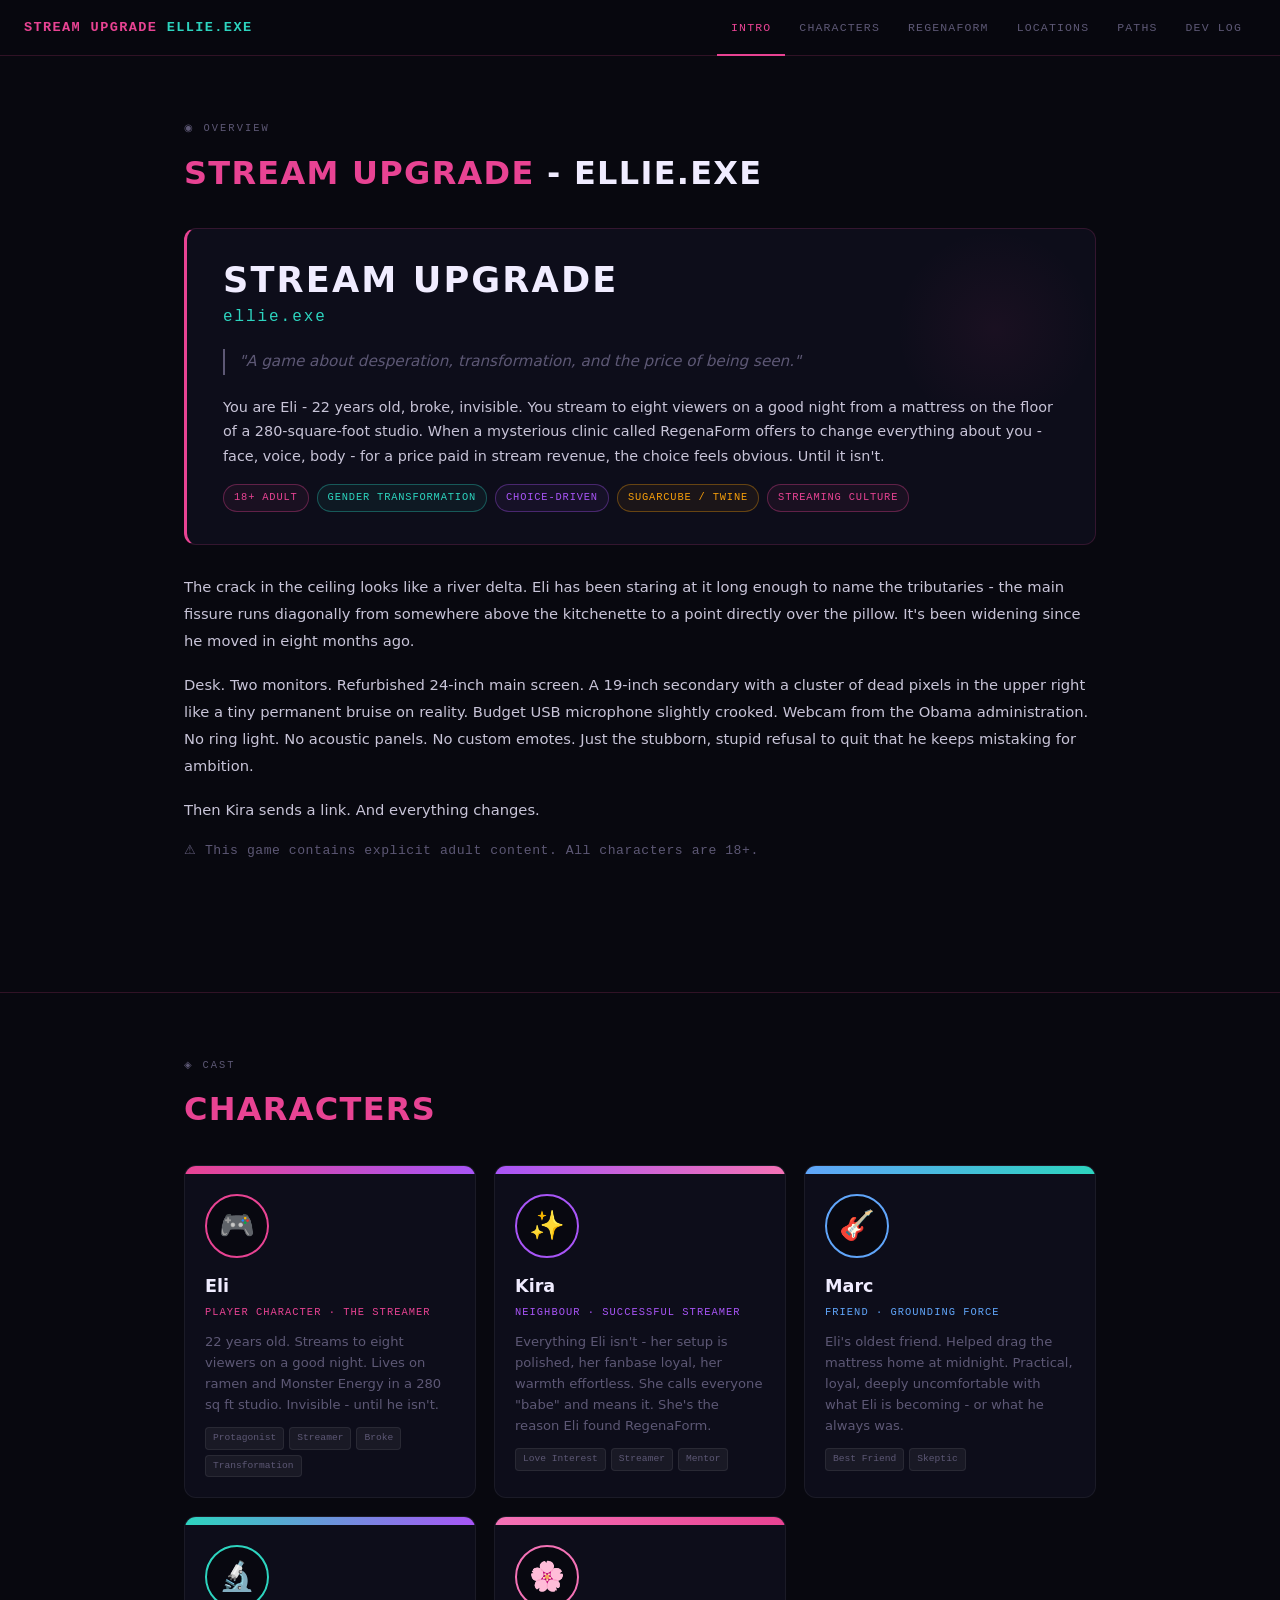
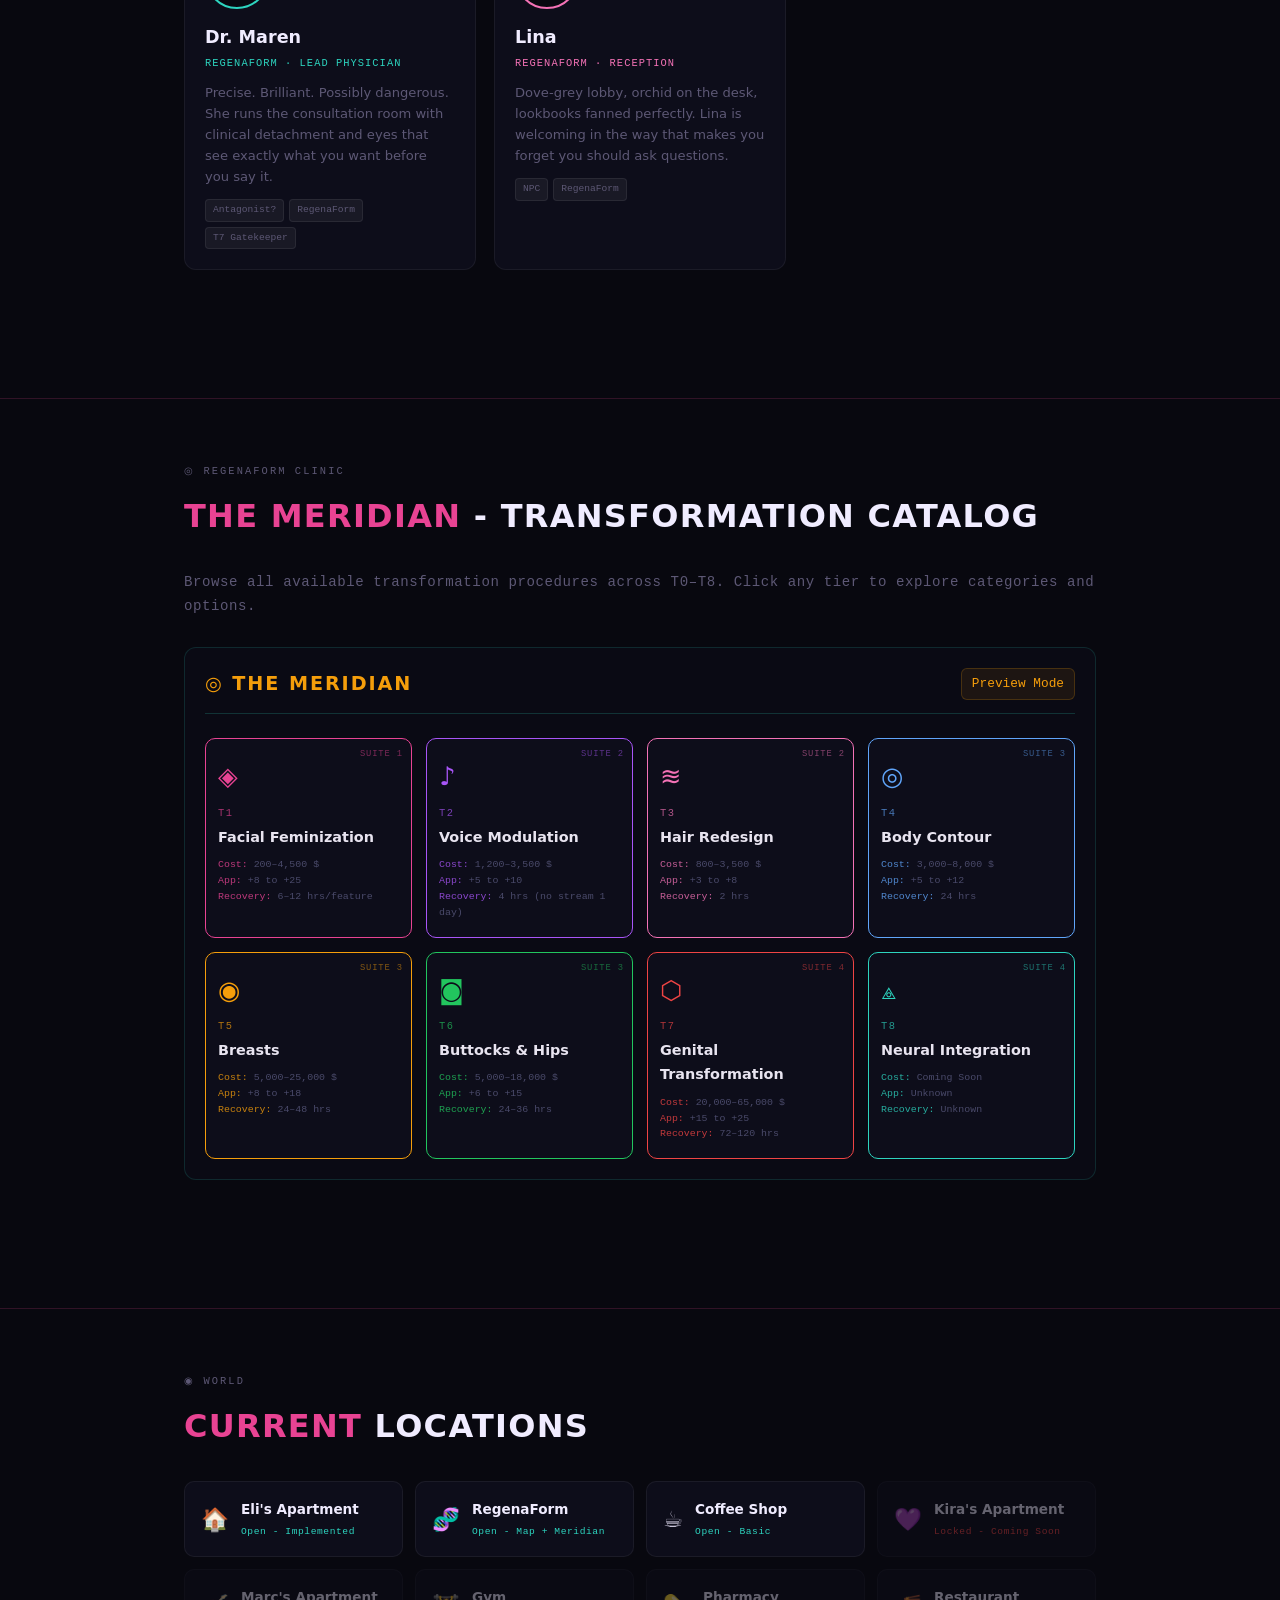
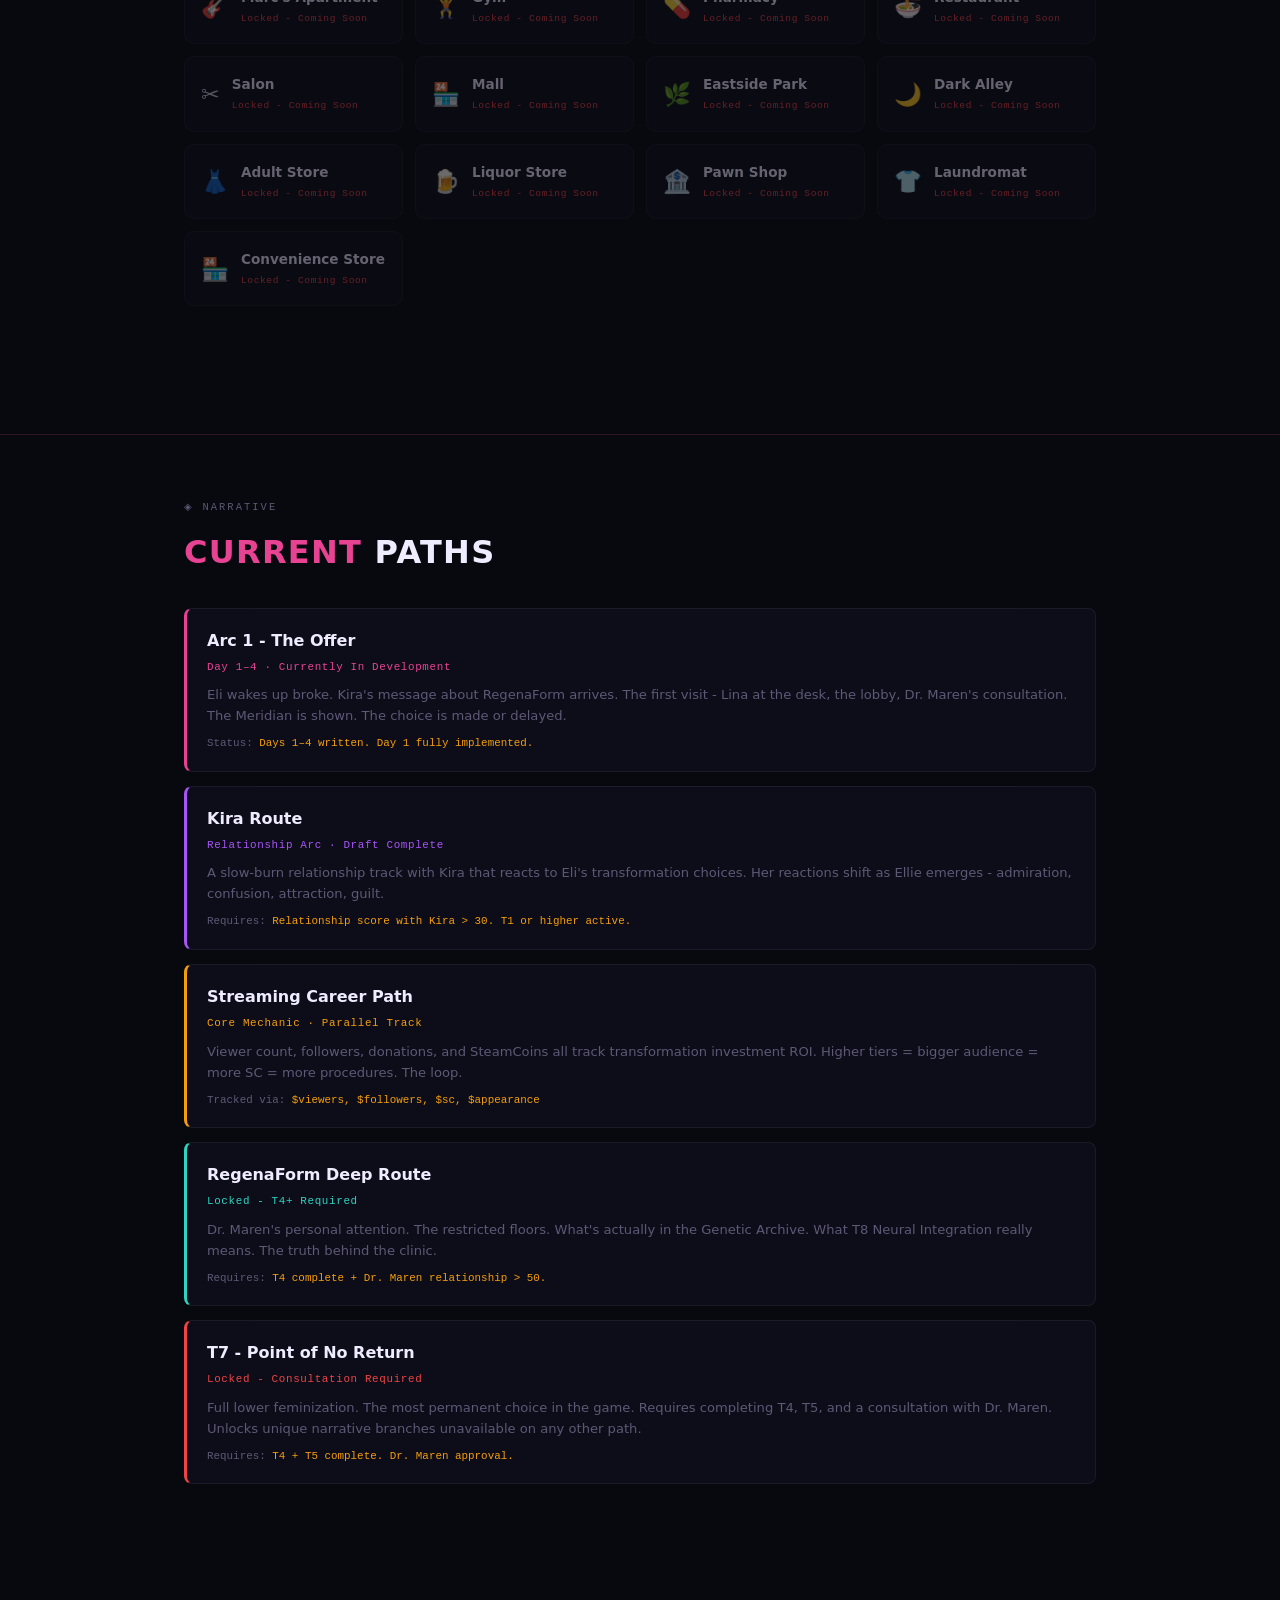
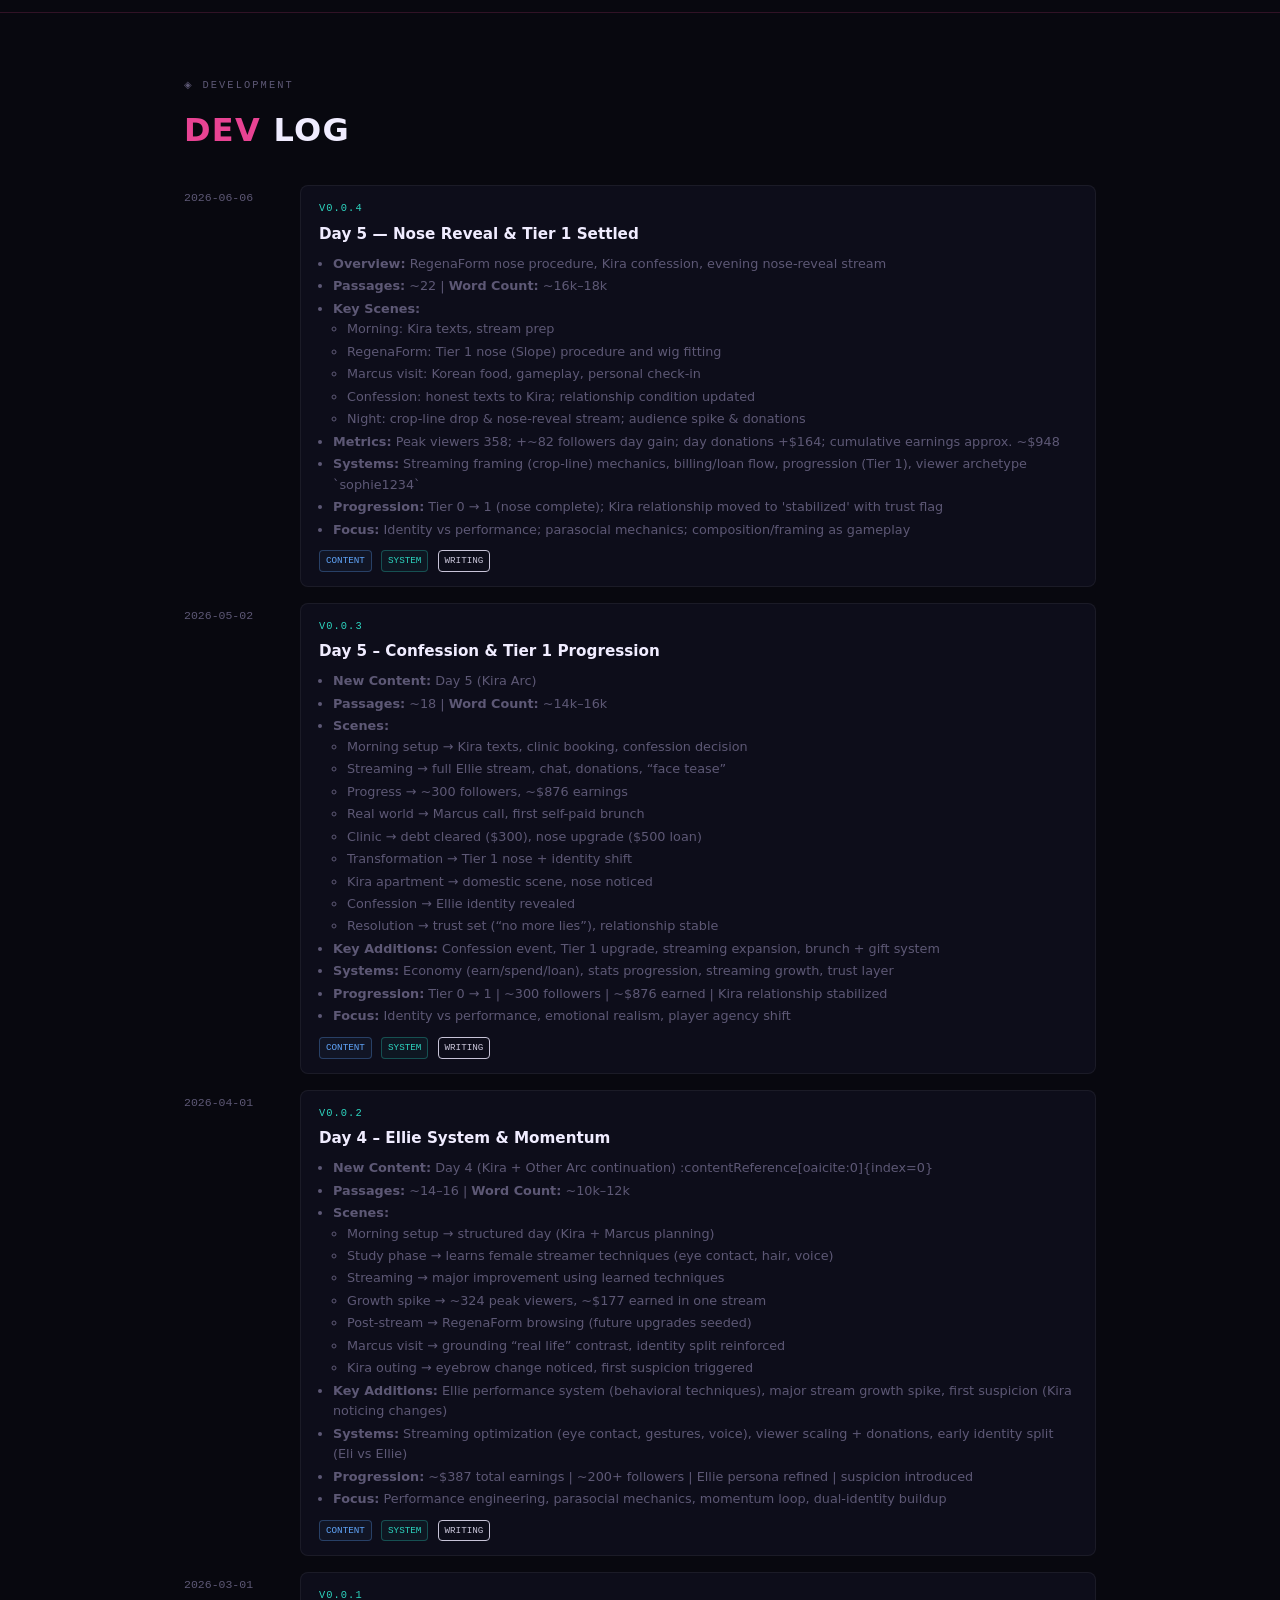
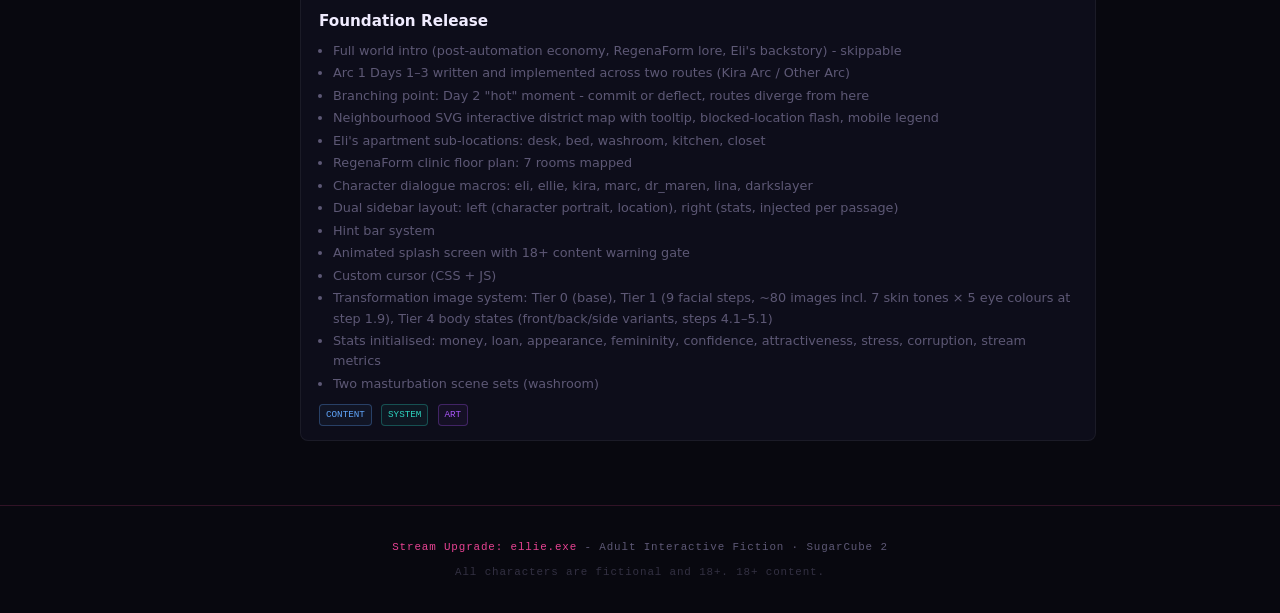
==== commit ea5795bd: "Update index.html" ====
--- a/webpage/index.html
+++ b/webpage/index.html
@@ -775,7 +775,34 @@
   <div class="section-tag">◈ Development</div>
   <div class="section-title"><span class="accent">Dev</span> Log</div>
   <div class="devlog-list">
-
+    
+    <div class="devlog-entry">
+      <div class="devlog-date">2026-06-06</div>
+      <div class="devlog-body">
+        <div class="devlog-version">v0.0.4</div>
+        <div class="devlog-title">Day 5 — Nose Reveal & Tier 1 Settled</div>
+        <ul class="devlog-notes">
+          <li><b>Overview:</b> RegenaForm nose procedure, Kira confession, evening nose-reveal stream</li>
+          <li><b>Passages:</b> ~22 | <b>Word Count:</b> ~16k–18k</li>
+          <li><b>Key Scenes:</b>
+            <ul>
+              <li>Morning: Kira texts, stream prep</li>
+              <li>RegenaForm: Tier 1 nose (Slope) procedure and wig fitting</li>
+              <li>Marcus visit: Korean food, gameplay, personal check-in</li>
+              <li>Confession: honest texts to Kira; relationship condition updated</li>
+              <li>Night: crop-line drop & nose-reveal stream; audience spike & donations</li>
+            </ul>
+          </li>
+          <li><b>Metrics:</b> Peak viewers 358; +~82 followers day gain; day donations +$164; cumulative earnings approx. ~$948</li>
+          <li><b>Systems:</b> Streaming framing (crop-line) mechanics, billing/loan flow, progression (Tier 1), viewer archetype `sophie1234`</li>
+          <li><b>Progression:</b> Tier 0 → 1 (nose complete); Kira relationship moved to 'stabilized' with trust flag</li>
+          <li><b>Focus:</b> Identity vs performance; parasocial mechanics; composition/framing as gameplay</li>
+        </ul>
+        <span class="devlog-tag dt-content">Content</span>
+        <span class="devlog-tag dt-system">System</span>
+        <span class="devlog-tag dt-writing">Writing</span>
+      </div>
+    </div>
     <div class="devlog-entry">
       <div class="devlog-date">2026-05-02</div>
       <div class="devlog-body">
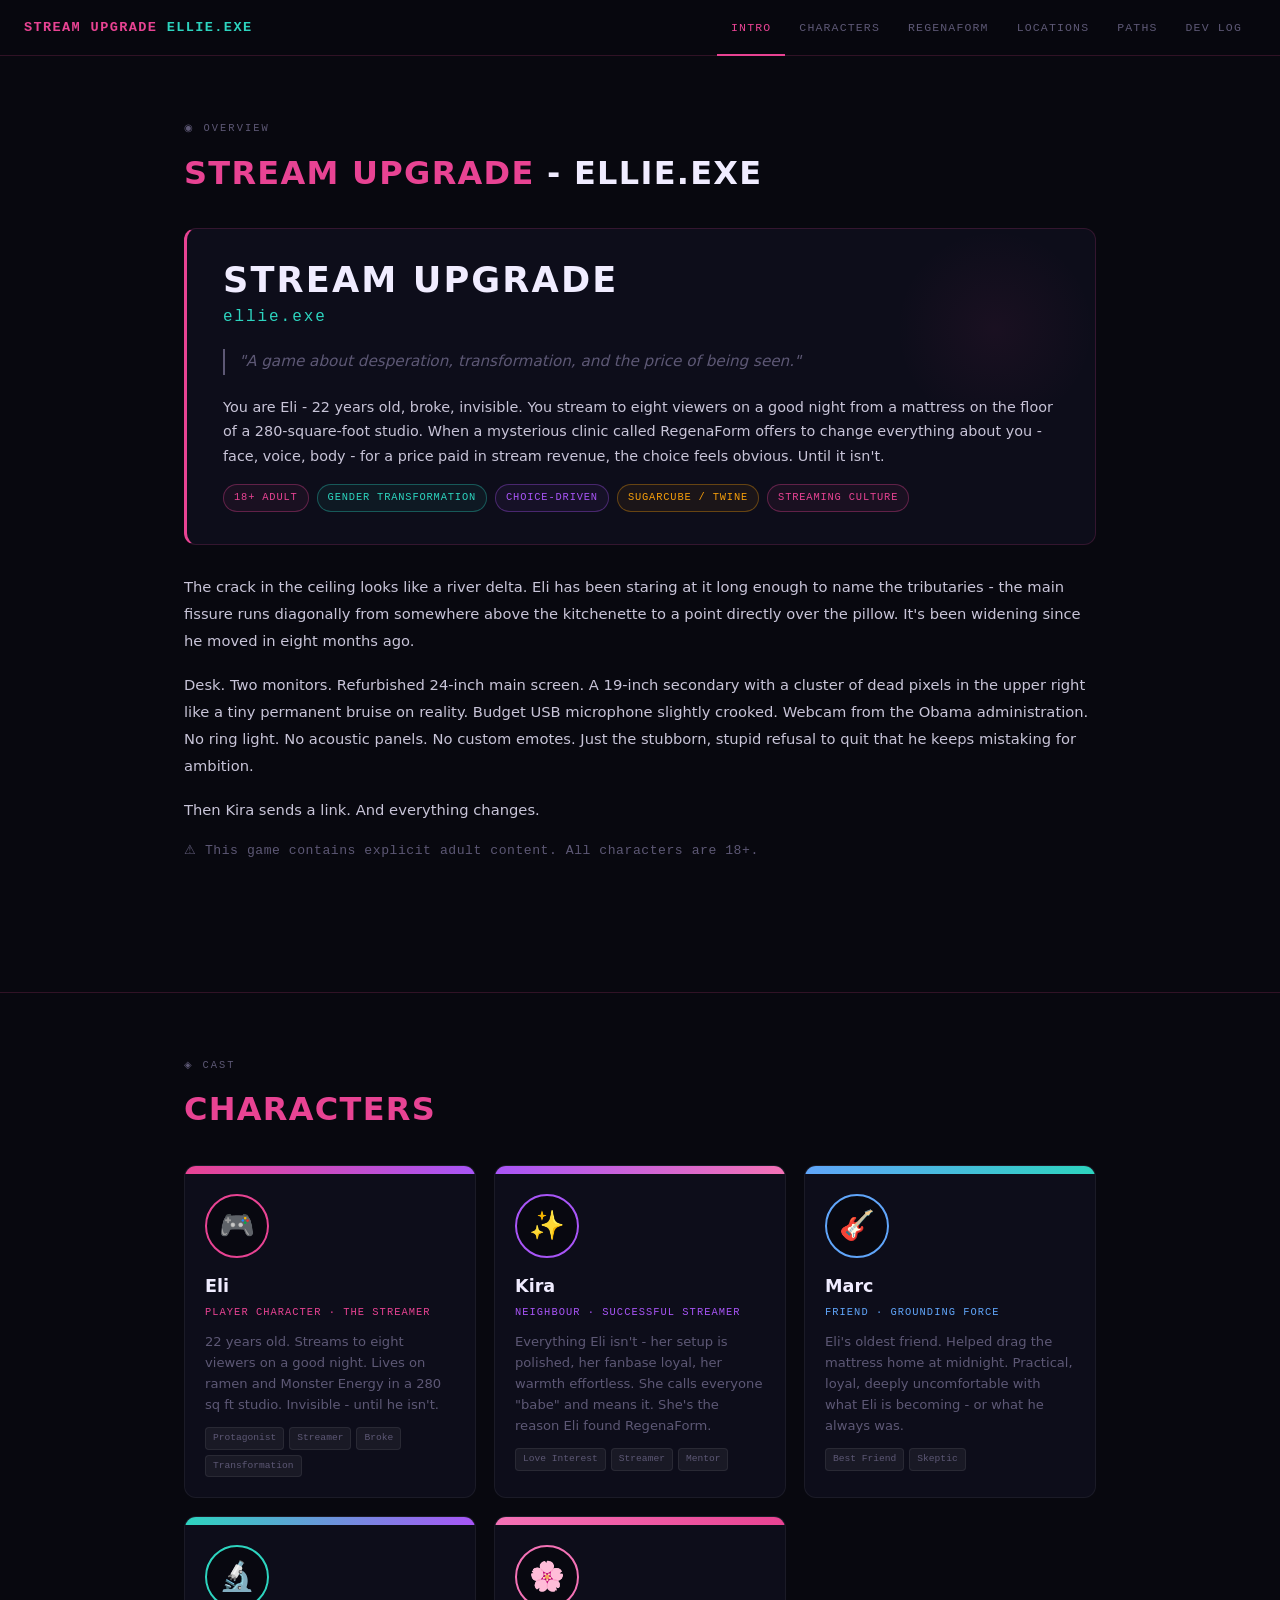
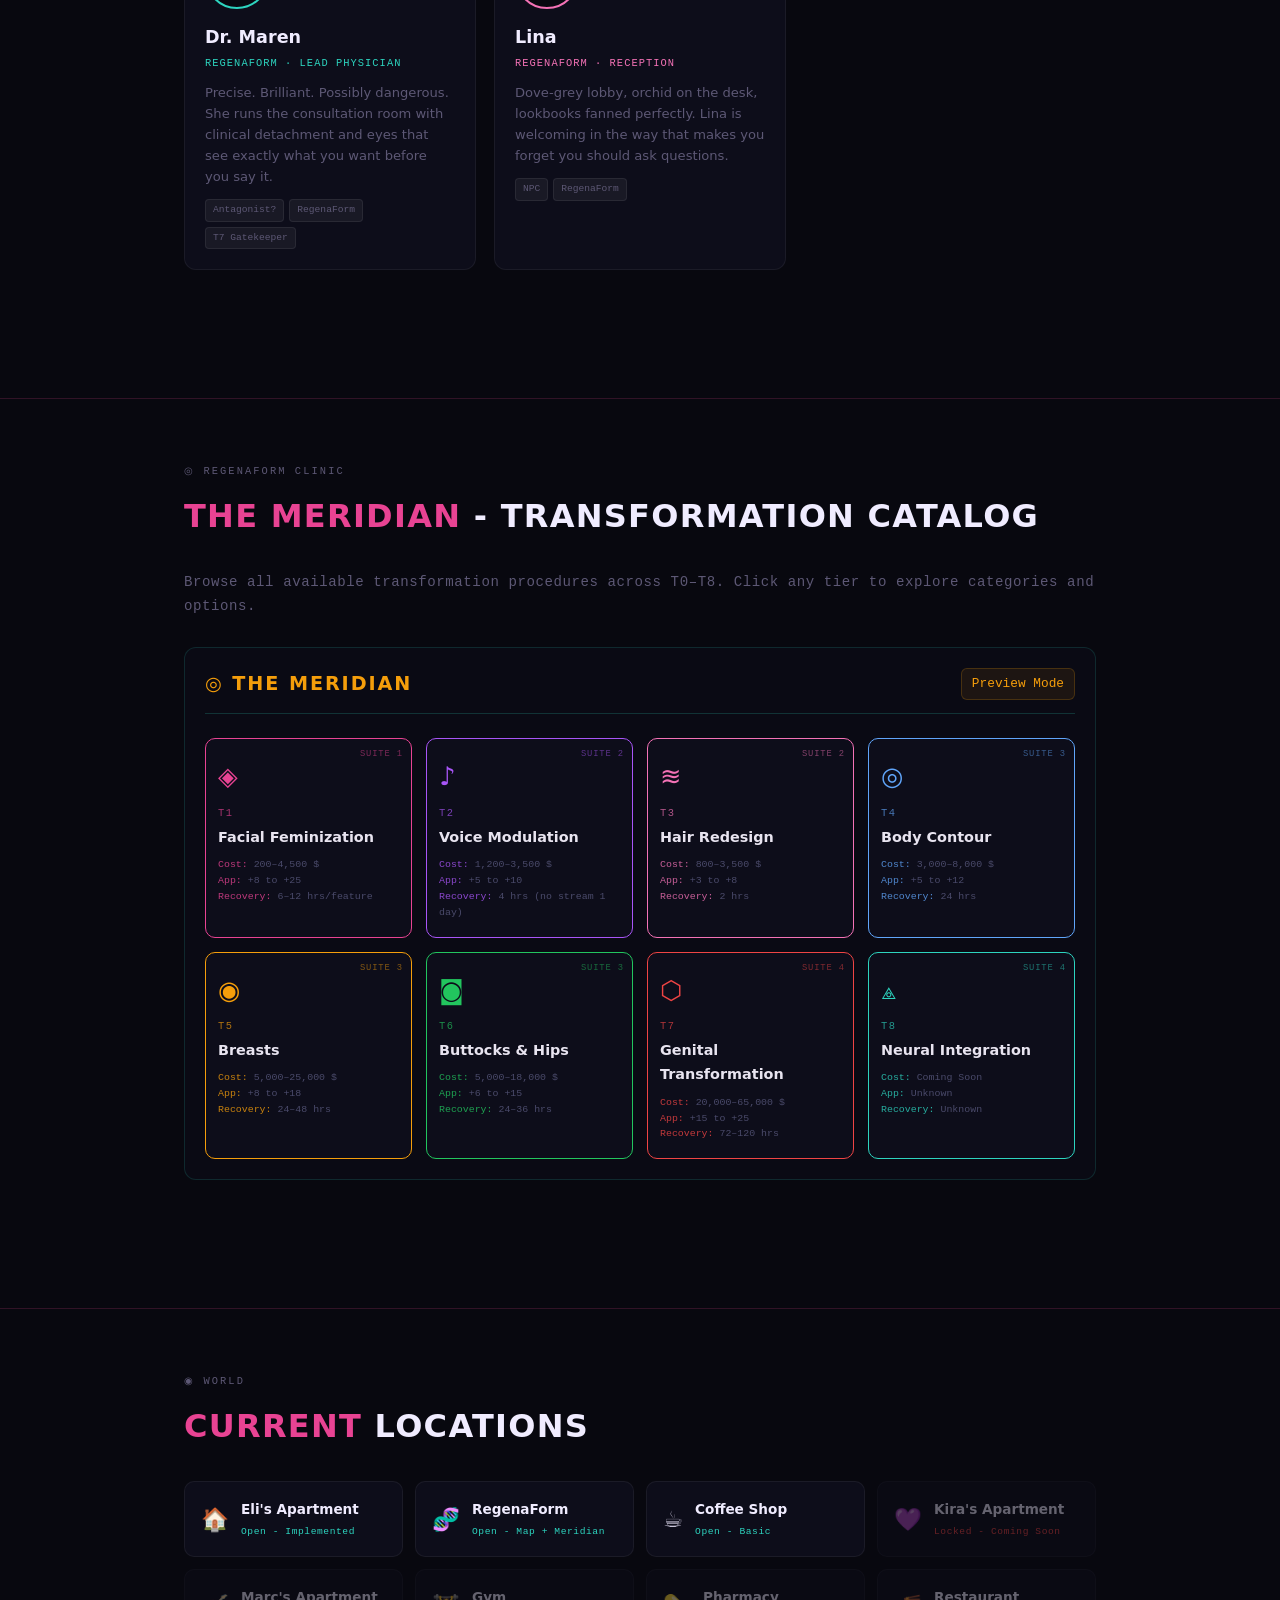
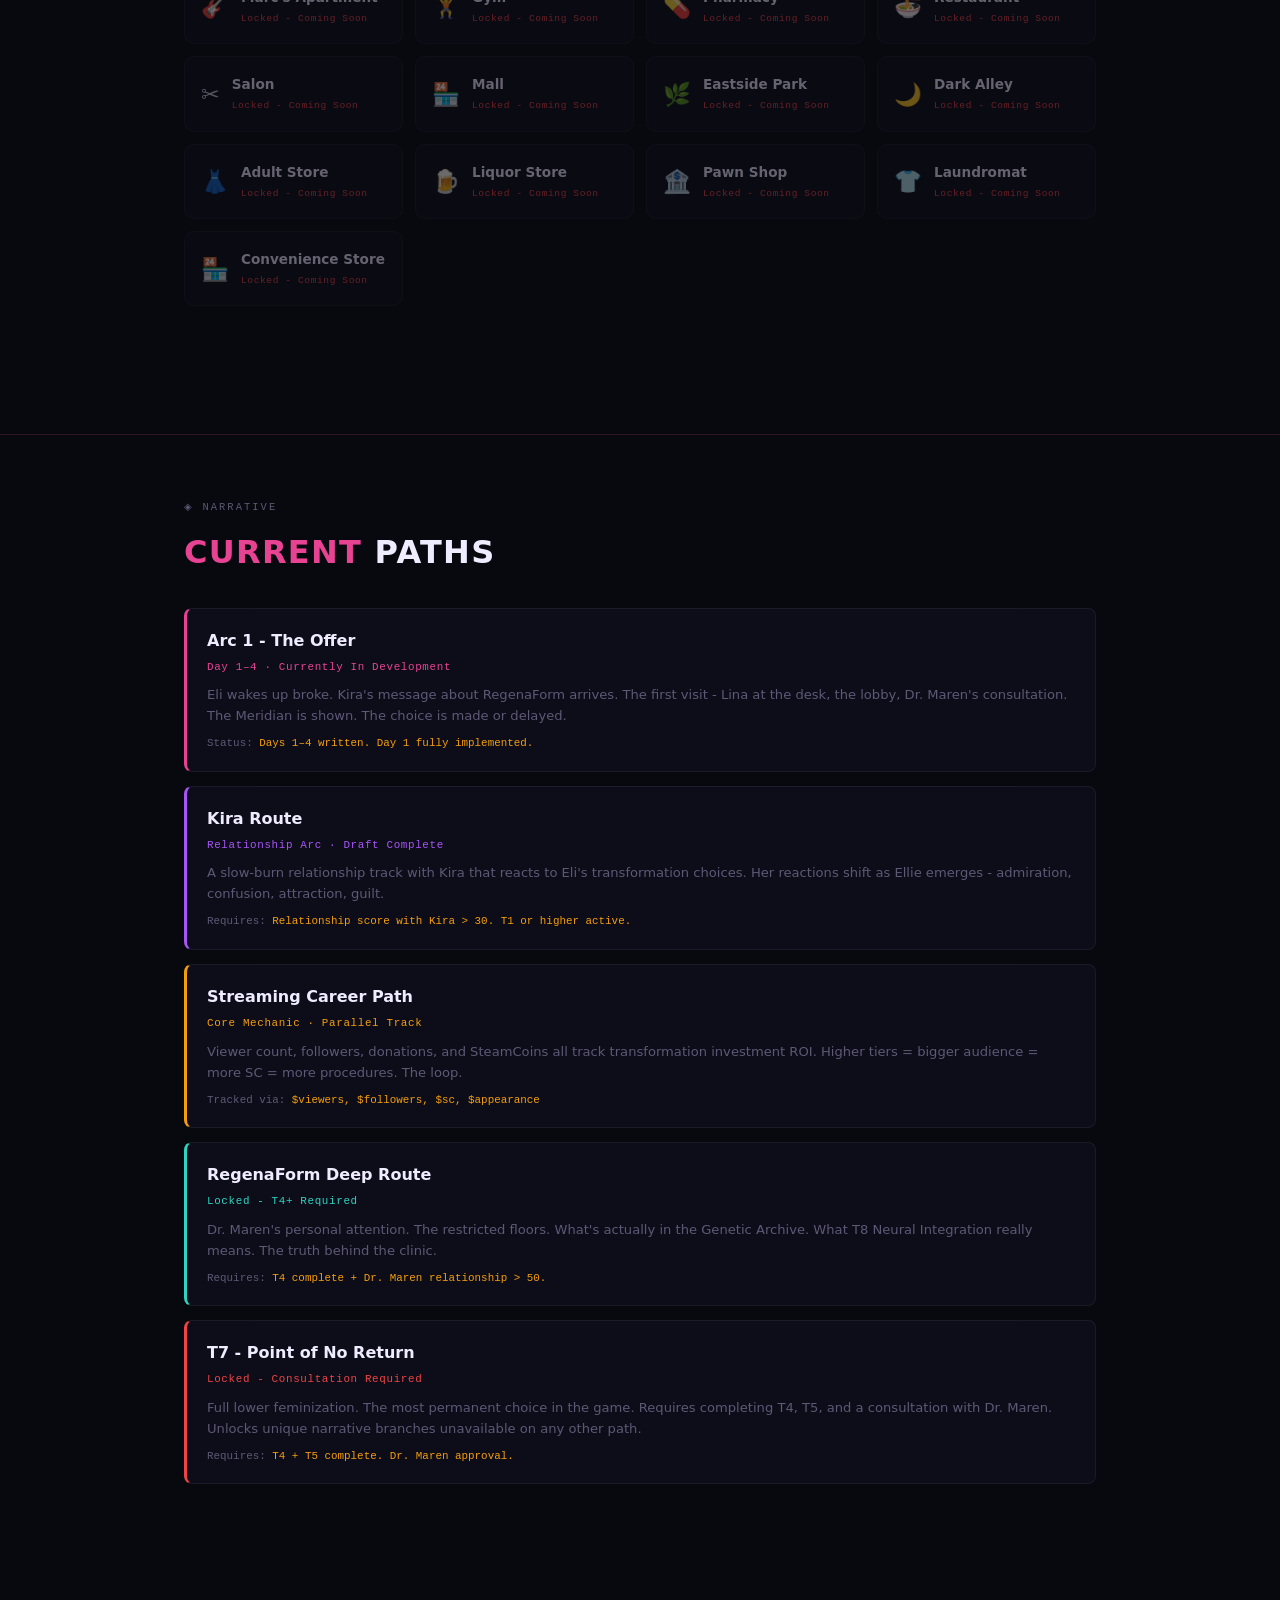
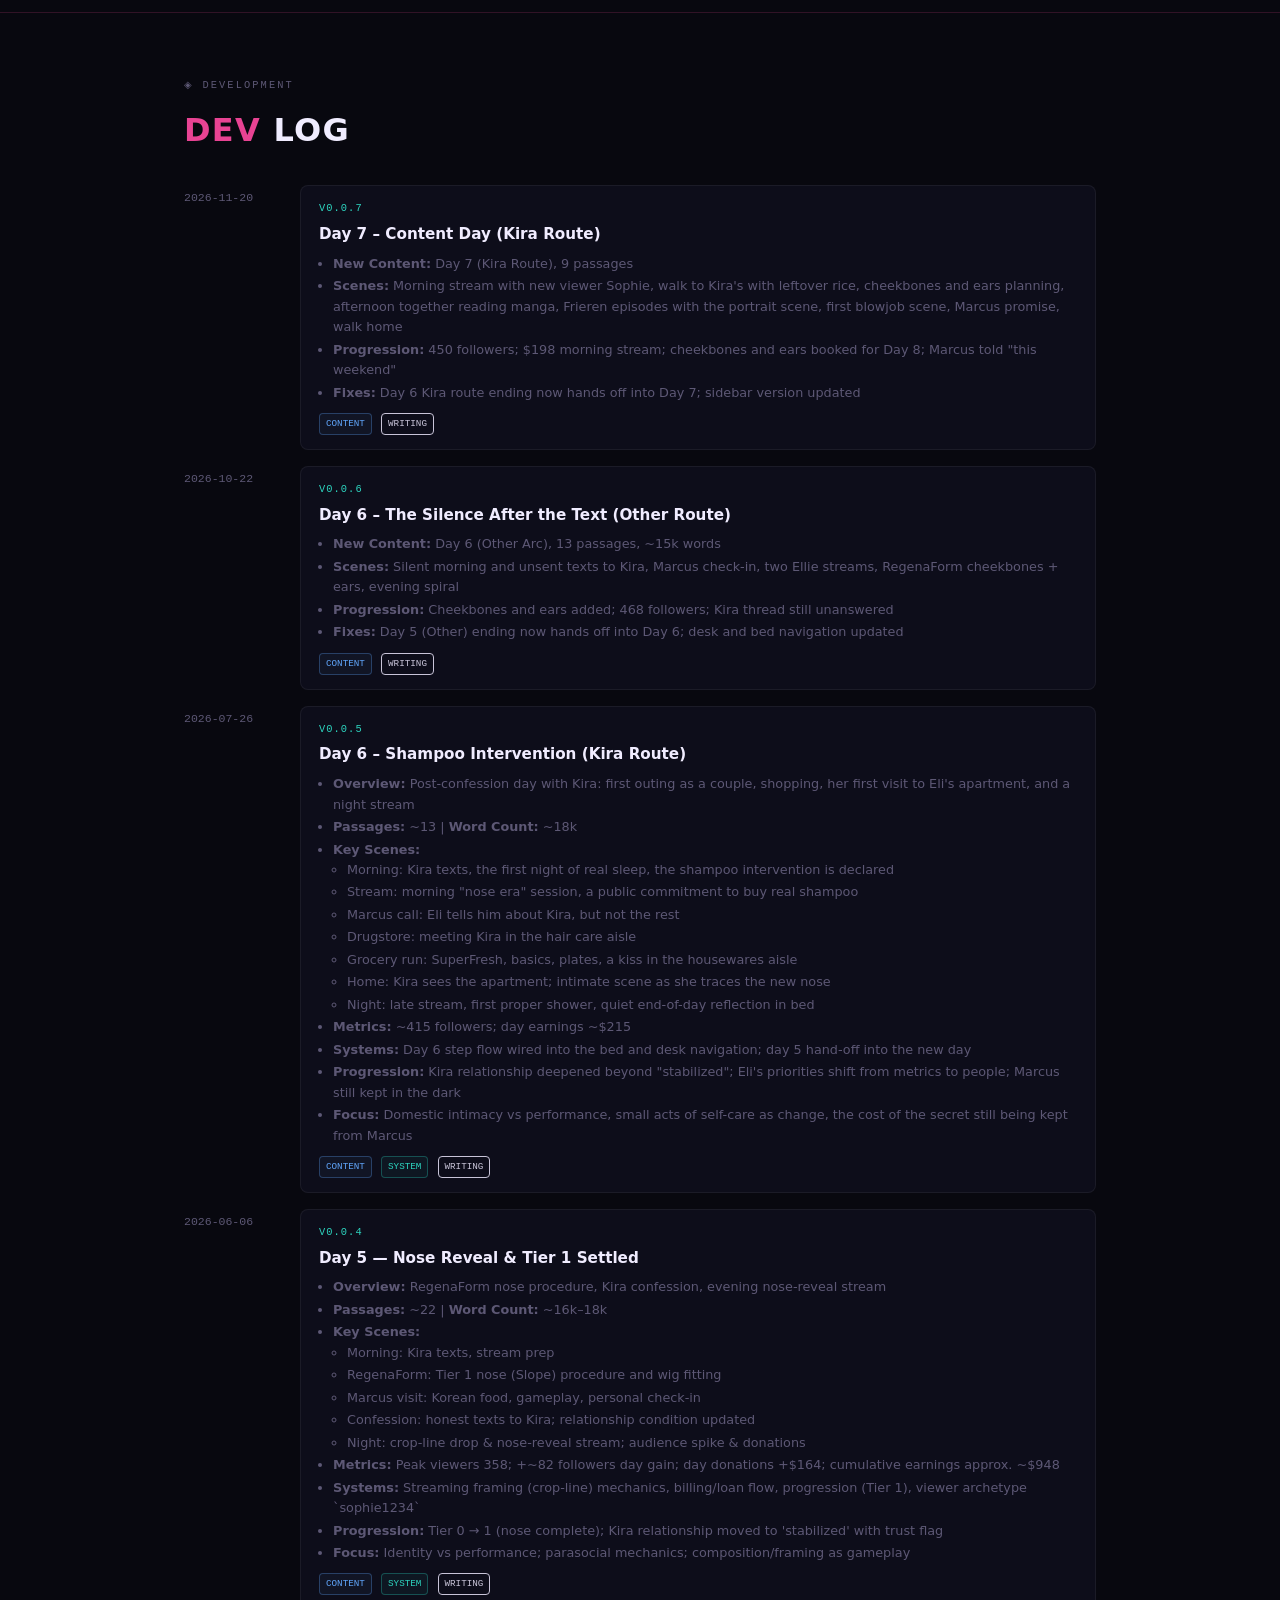
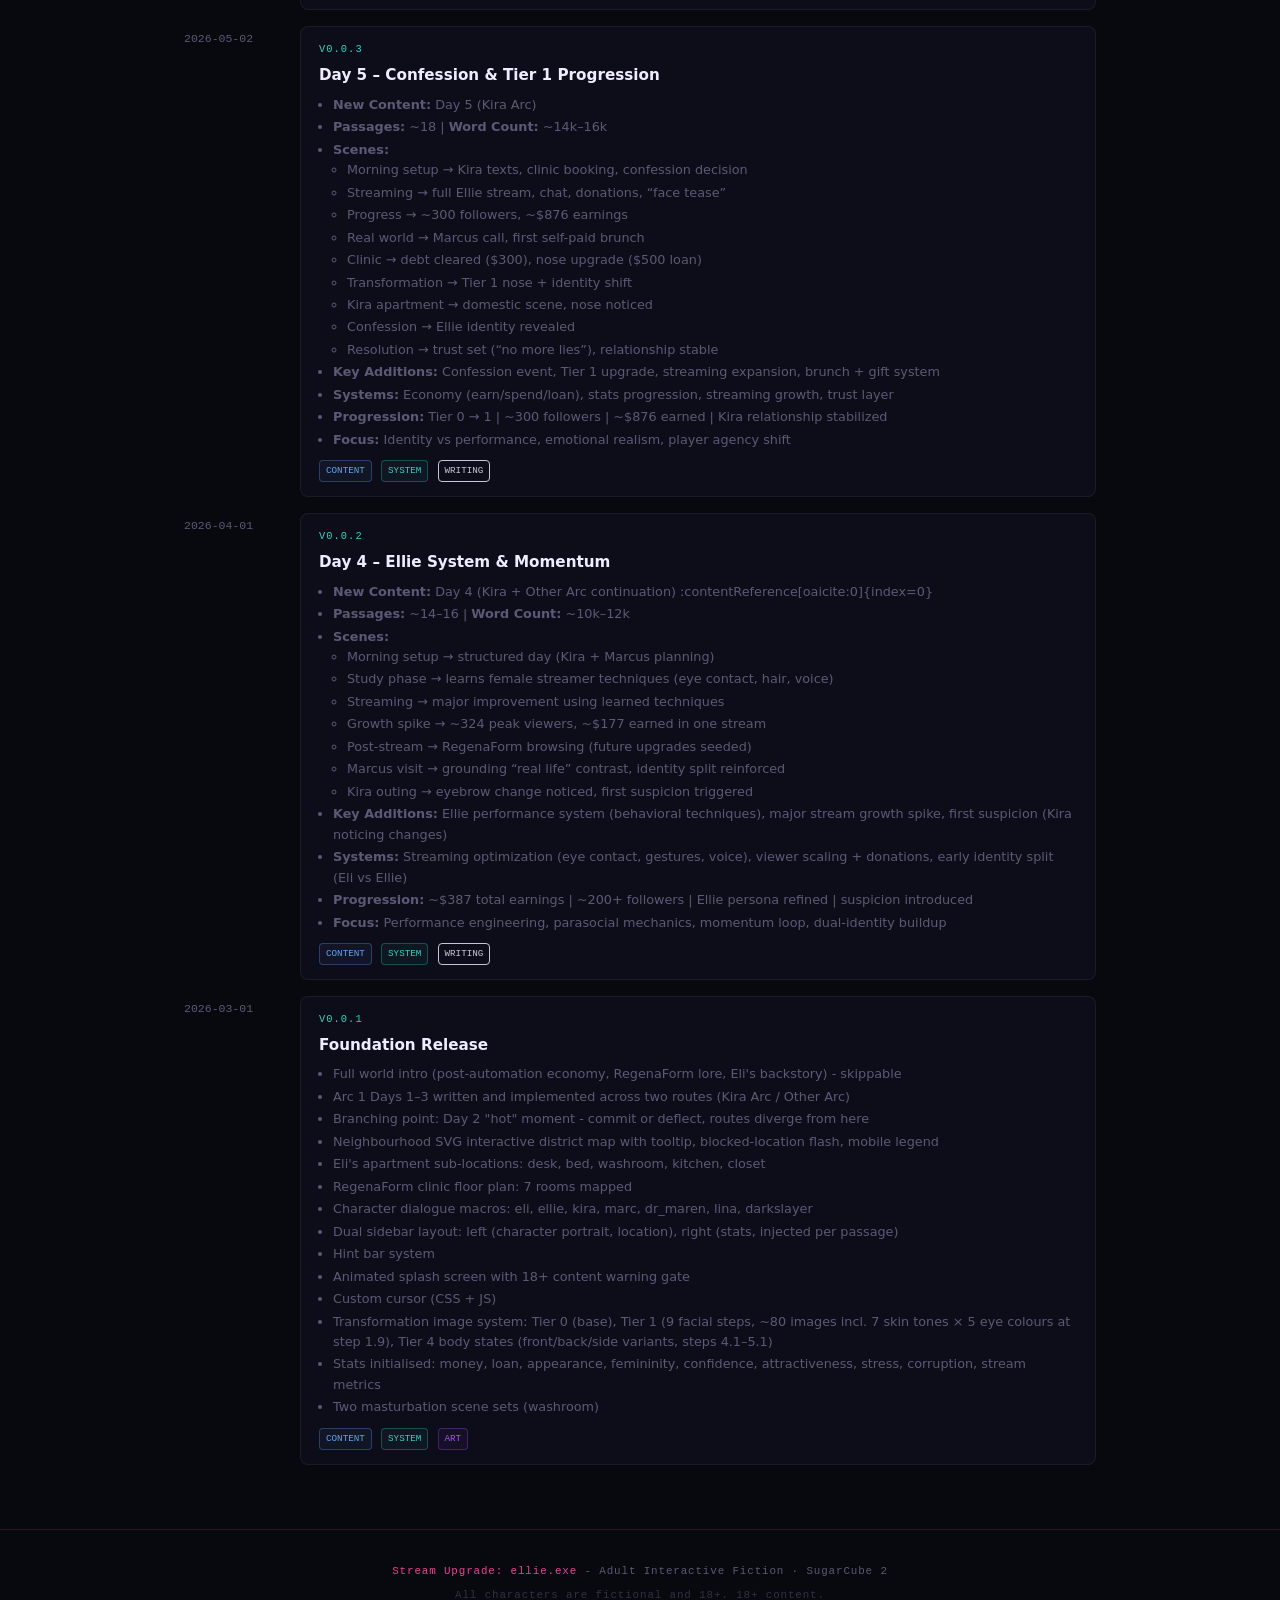
==== commit ee5436c6: "Update version number to v0.0.7 - side-bar.js: V0.0.6 → V0.0.7 in the sidebar live badge - webpage/i" ====
--- a/webpage/index.html
+++ b/webpage/index.html
@@ -776,6 +776,65 @@
   <div class="section-title"><span class="accent">Dev</span> Log</div>
   <div class="devlog-list">
     
+    <div class="devlog-entry">
+      <div class="devlog-date">2026-11-20</div>
+      <div class="devlog-body">
+        <div class="devlog-version">v0.0.7</div>
+        <div class="devlog-title">Day 7 – Content Day (Kira Route)</div>
+        <ul class="devlog-notes">
+          <li><b>New Content:</b> Day 7 (Kira Route), 9 passages</li>
+          <li><b>Scenes:</b> Morning stream with new viewer Sophie, walk to Kira's with leftover rice, cheekbones and ears planning, afternoon together reading manga, Frieren episodes with the portrait scene, first blowjob scene, Marcus promise, walk home</li>
+          <li><b>Progression:</b> 450 followers; $198 morning stream; cheekbones and ears booked for Day 8; Marcus told "this weekend"</li>
+          <li><b>Fixes:</b> Day 6 Kira route ending now hands off into Day 7; sidebar version updated</li>
+        </ul>
+        <span class="devlog-tag dt-content">Content</span>
+        <span class="devlog-tag dt-writing">Writing</span>
+      </div>
+    </div>
+    <div class="devlog-entry">
+      <div class="devlog-date">2026-10-22</div>
+      <div class="devlog-body">
+        <div class="devlog-version">v0.0.6</div>
+        <div class="devlog-title">Day 6 – The Silence After the Text (Other Route)</div>
+        <ul class="devlog-notes">
+          <li><b>New Content:</b> Day 6 (Other Arc), 13 passages, ~15k words</li>
+          <li><b>Scenes:</b> Silent morning and unsent texts to Kira, Marcus check-in, two Ellie streams, RegenaForm cheekbones + ears, evening spiral</li>
+          <li><b>Progression:</b> Cheekbones and ears added; 468 followers; Kira thread still unanswered</li>
+          <li><b>Fixes:</b> Day 5 (Other) ending now hands off into Day 6; desk and bed navigation updated</li>
+        </ul>
+        <span class="devlog-tag dt-content">Content</span>
+        <span class="devlog-tag dt-writing">Writing</span>
+      </div>
+    </div>
+    <div class="devlog-entry">
+      <div class="devlog-date">2026-07-26</div>
+      <div class="devlog-body">
+        <div class="devlog-version">v0.0.5</div>
+        <div class="devlog-title">Day 6 – Shampoo Intervention (Kira Route)</div>
+        <ul class="devlog-notes">
+          <li><b>Overview:</b> Post-confession day with Kira: first outing as a couple, shopping, her first visit to Eli's apartment, and a night stream</li>
+          <li><b>Passages:</b> ~13 | <b>Word Count:</b> ~18k</li>
+          <li><b>Key Scenes:</b>
+            <ul>
+              <li>Morning: Kira texts, the first night of real sleep, the shampoo intervention is declared</li>
+              <li>Stream: morning "nose era" session, a public commitment to buy real shampoo</li>
+              <li>Marcus call: Eli tells him about Kira, but not the rest</li>
+              <li>Drugstore: meeting Kira in the hair care aisle</li>
+              <li>Grocery run: SuperFresh, basics, plates, a kiss in the housewares aisle</li>
+              <li>Home: Kira sees the apartment; intimate scene as she traces the new nose</li>
+              <li>Night: late stream, first proper shower, quiet end-of-day reflection in bed</li>
+            </ul>
+          </li>
+          <li><b>Metrics:</b> ~415 followers; day earnings ~$215</li>
+          <li><b>Systems:</b> Day 6 step flow wired into the bed and desk navigation; day 5 hand-off into the new day</li>
+          <li><b>Progression:</b> Kira relationship deepened beyond "stabilized"; Eli's priorities shift from metrics to people; Marcus still kept in the dark</li>
+          <li><b>Focus:</b> Domestic intimacy vs performance, small acts of self-care as change, the cost of the secret still being kept from Marcus</li>
+        </ul>
+        <span class="devlog-tag dt-content">Content</span>
+        <span class="devlog-tag dt-system">System</span>
+        <span class="devlog-tag dt-writing">Writing</span>
+      </div>
+    </div>
     <div class="devlog-entry">
       <div class="devlog-date">2026-06-06</div>
       <div class="devlog-body">
